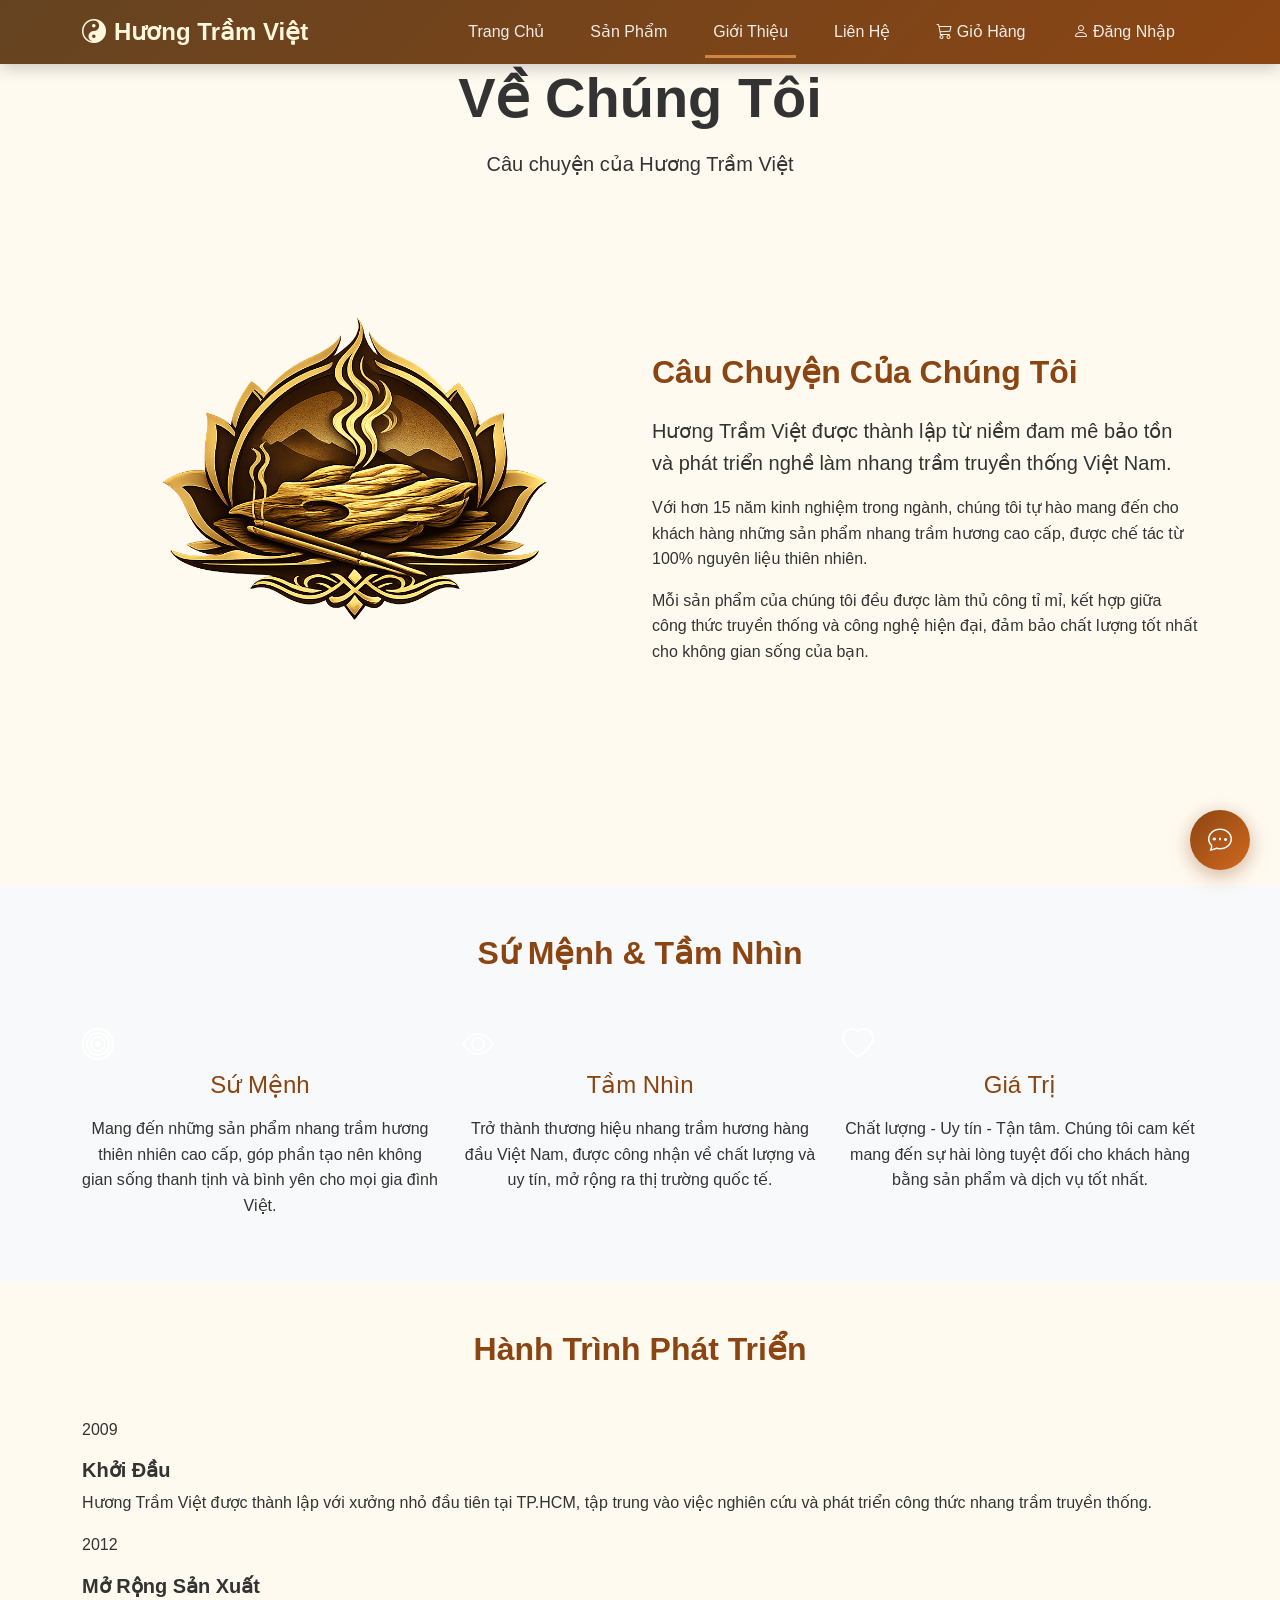
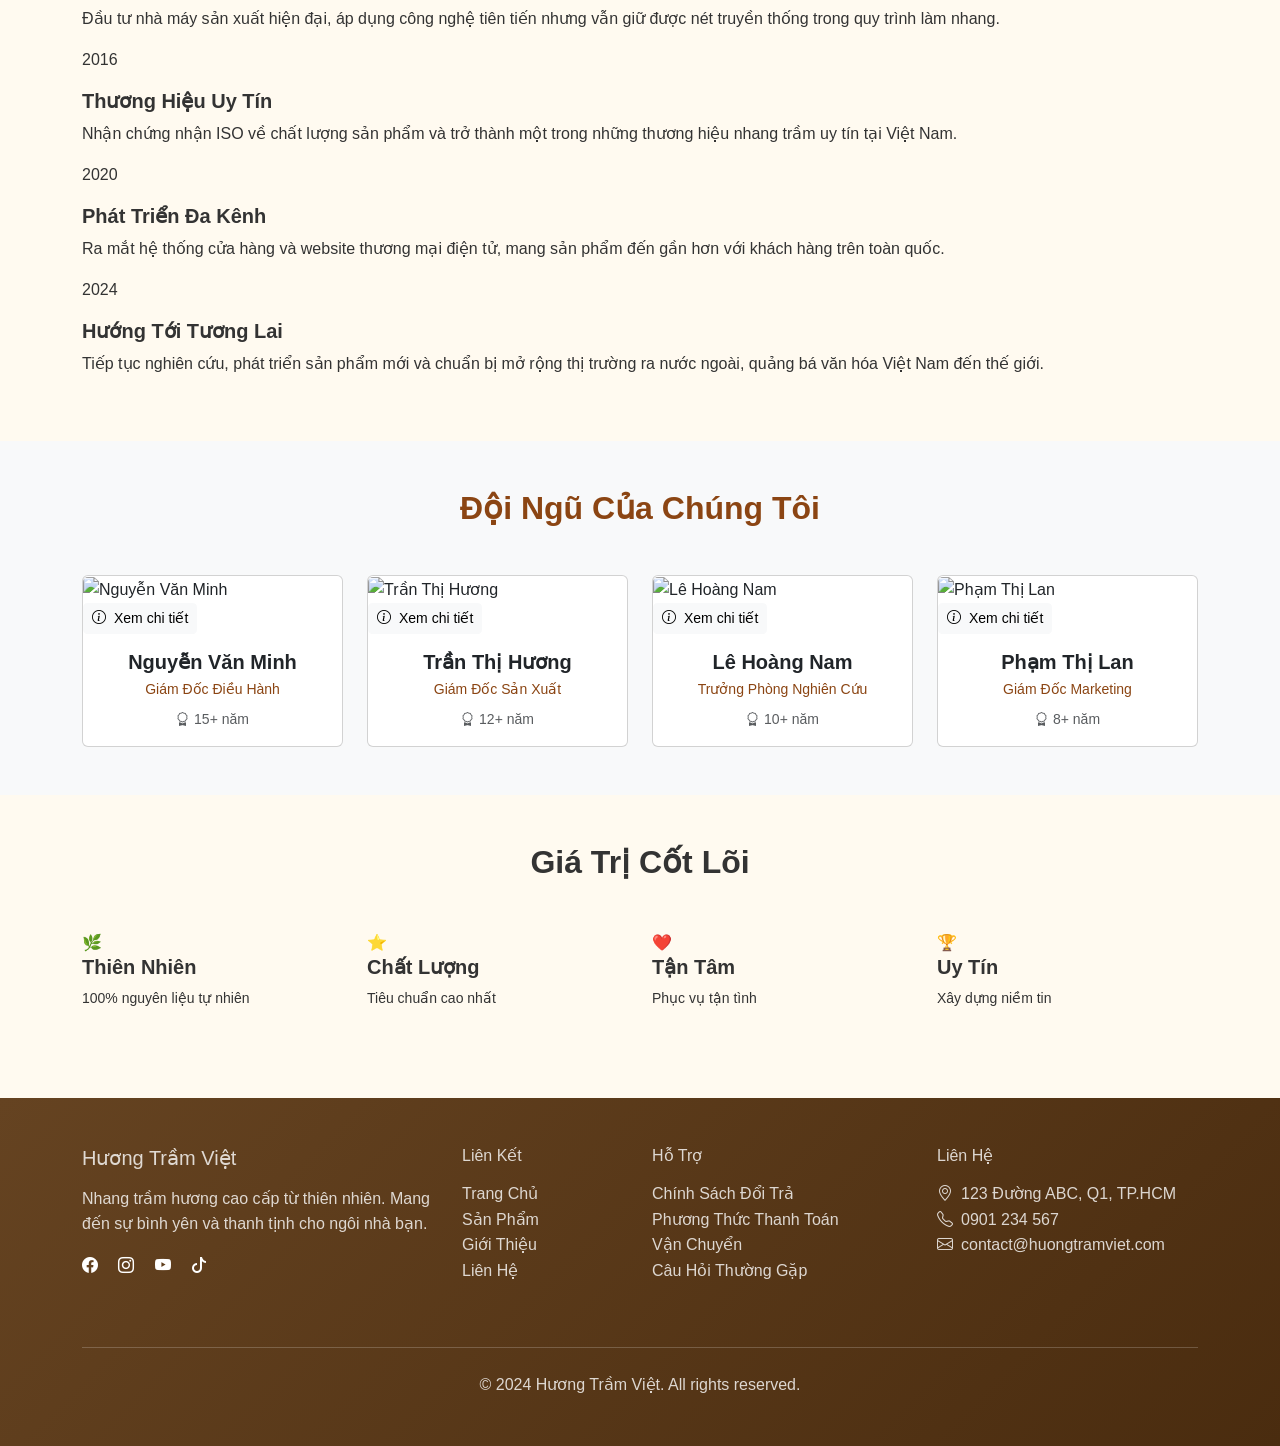
==== about.html @ 2c5effbd "first commit" ====
<!DOCTYPE html>
<html lang="vi">
<head>
    <meta charset="UTF-8">
    <meta name="viewport" content="width=device-width, initial-scale=1.0">
    <title>Giới Thiệu - Hương Trầm Việt</title>
    <link rel="icon" href="./img/logo0.png" type="image/png">
    <link href="https://cdn.jsdelivr.net/npm/bootstrap@5.3.2/dist/css/bootstrap.min.css" rel="stylesheet">
    <link rel="stylesheet" href="https://cdn.jsdelivr.net/npm/bootstrap-icons@1.11.1/font/bootstrap-icons.css">
    <link rel="stylesheet" href="css.css">
</head>
<body>
    <!-- Navbar -->
    <nav class="navbar navbar-expand-lg navbar-dark sticky-top">
        <div class="container">
            <a class="navbar-brand" href="index.html">
                <i class="bi bi-yin-yang me-2"></i>Hương Trầm Việt
            </a>
            <button class="navbar-toggler" type="button" data-bs-toggle="collapse" data-bs-target="#navbarNav">
                <span class="navbar-toggler-icon"></span>
            </button>
            <div class="collapse navbar-collapse" id="navbarNav">
                <ul class="navbar-nav ms-auto align-items-center">
                    <li class="nav-item">
                        <a class="nav-link" href="index.html">Trang Chủ</a>
                    </li>
                    <li class="nav-item">
                        <a class="nav-link" href="product.html">Sản Phẩm</a>
                    </li>
                    <li class="nav-item">
                        <a class="nav-link active" href="about.html">Giới Thiệu</a>
                    </li>
                    <li class="nav-item">
                        <a class="nav-link" href="contact.html">Liên Hệ</a>
                    </li>
                    <li class="nav-item">
                        <a class="nav-link position-relative" href="cart.html">
                            <i class="bi bi-cart3"></i> Giỏ Hàng
                            <span class="badge bg-danger" id="cartBadge" style="display: none;">0</span>
                        </a>
                    </li>
                    <li class="nav-item" id="guestSection">
                        <a class="nav-link btn btn-outline-light btn-sm ms-3" href="login.html">
                            <i class="bi bi-person"></i> Đăng Nhập
                        </a>
                    </li>
                    <li class="nav-item dropdown" id="userSection" style="display: none;">
                        <a class="nav-link dropdown-toggle" href="#" role="button" data-bs-toggle="dropdown">
                            <i class="bi bi-person-circle"></i> <span id="userNameDisplay"></span>
                        </a>
                        <ul class="dropdown-menu">
                            <li><a class="dropdown-item" href="#"><i class="bi bi-person"></i> Tài khoản</a></li>
                            <li><a class="dropdown-item" href="#"><i class="bi bi-box-seam"></i> Đơn hàng</a></li>
                            <li><hr class="dropdown-divider"></li>
                            <li><a class="dropdown-item" href="#" onclick="logout()"><i class="bi bi-box-arrow-right"></i> Đăng xuất</a></li>
                        </ul>
                    </li>
                </ul>
            </div>
        </div>
    </nav>

    <!-- Page Header -->
    <section class="page-header text-center">
        <div class="container">
            <h1 class="display-4 fw-bold mb-3">Về Chúng Tôi</h1>
            <p class="lead">Câu chuyện của Hương Trầm Việt</p>
        </div>
    </section>

    <!-- Story Section -->
    <section class="py-5 story-section">
        <div class="container">
            <div class="row align-items-center mb-5">
                <div class="col-lg-6 mb-4 mb-lg-0">
                    <img src="./img/logo0.png "
                         alt="Về Hương Trầm Việt" class="img-fluid">
                </div>
                <div class="col-lg-6">
                    <h2 class="fw-bold mb-4 text-primary-custom">Câu Chuyện Của Chúng Tôi</h2>
                    <p class="lead">Hương Trầm Việt được thành lập từ niềm đam mê bảo tồn và phát triển nghề làm nhang trầm truyền thống Việt Nam.</p>
                    <p>Với hơn 15 năm kinh nghiệm trong ngành, chúng tôi tự hào mang đến cho khách hàng những sản phẩm nhang trầm hương cao cấp, được chế tác từ 100% nguyên liệu thiên nhiên.</p>
                    <p>Mỗi sản phẩm của chúng tôi đều được làm thủ công tỉ mỉ, kết hợp giữa công thức truyền thống và công nghệ hiện đại, đảm bảo chất lượng tốt nhất cho không gian sống của bạn.</p>
                </div>
            </div>
        </div>
    </section>

    <!-- Mission Section -->
    <section class="py-5 bg-light">
        <div class="container">
            <h2 class="text-center fw-bold mb-5 text-primary-custom">Sứ Mệnh & Tầm Nhìn</h2>
            <div class="row g-4">
                <div class="col-md-4">
                    <div class="mission-card">
                        <div class="mission-icon">
                            <i class="bi bi-bullseye text-white" style="font-size: 2rem;"></i>
                        </div>
                        <h4 class="text-center mb-3 text-primary-custom">Sứ Mệnh</h4>
                        <p class="text-center">Mang đến những sản phẩm nhang trầm hương thiên nhiên cao cấp, góp phần tạo nên không gian sống thanh tịnh và bình yên cho mọi gia đình Việt.</p>
                    </div>
                </div>
                <div class="col-md-4">
                    <div class="mission-card">
                        <div class="mission-icon">
                            <i class="bi bi-eye text-white" style="font-size: 2rem;"></i>
                        </div>
                        <h4 class="text-center mb-3 text-primary-custom">Tầm Nhìn</h4>
                        <p class="text-center">Trở thành thương hiệu nhang trầm hương hàng đầu Việt Nam, được công nhận về chất lượng và uy tín, mở rộng ra thị trường quốc tế.</p>
                    </div>
                </div>
                <div class="col-md-4">
                    <div class="mission-card">
                        <div class="mission-icon">
                            <i class="bi bi-heart text-white" style="font-size: 2rem;"></i>
                        </div>
                        <h4 class="text-center mb-3 text-primary-custom">Giá Trị</h4>
                        <p class="text-center">Chất lượng - Uy tín - Tận tâm. Chúng tôi cam kết mang đến sự hài lòng tuyệt đối cho khách hàng bằng sản phẩm và dịch vụ tốt nhất.</p>
                    </div>
                </div>
            </div>
        </div>
    </section>

    <!-- Timeline Section -->
    <section class="py-5">
        <div class="container">
            <h2 class="text-center fw-bold mb-5 text-primary-custom">Hành Trình Phát Triển</h2>
            <div class="timeline">
                <div class="timeline-item">
                    <span class="timeline-year">2009</span>
                    <h5 class="fw-bold mt-3">Khởi Đầu</h5>
                    <p>Hương Trầm Việt được thành lập với xưởng nhỏ đầu tiên tại TP.HCM, tập trung vào việc nghiên cứu và phát triển công thức nhang trầm truyền thống.</p>
                </div>
                <div class="timeline-item">
                    <span class="timeline-year">2012</span>
                    <h5 class="fw-bold mt-3">Mở Rộng Sản Xuất</h5>
                    <p>Đầu tư nhà máy sản xuất hiện đại, áp dụng công nghệ tiên tiến nhưng vẫn giữ được nét truyền thống trong quy trình làm nhang.</p>
                </div>
                <div class="timeline-item">
                    <span class="timeline-year">2016</span>
                    <h5 class="fw-bold mt-3">Thương Hiệu Uy Tín</h5>
                    <p>Nhận chứng nhận ISO về chất lượng sản phẩm và trở thành một trong những thương hiệu nhang trầm uy tín tại Việt Nam.</p>
                </div>
                <div class="timeline-item">
                    <span class="timeline-year">2020</span>
                    <h5 class="fw-bold mt-3">Phát Triển Đa Kênh</h5>
                    <p>Ra mắt hệ thống cửa hàng và website thương mại điện tử, mang sản phẩm đến gần hơn với khách hàng trên toàn quốc.</p>
                </div>
                <div class="timeline-item">
                    <span class="timeline-year">2024</span>
                    <h5 class="fw-bold mt-3">Hướng Tới Tương Lai</h5>
                    <p>Tiếp tục nghiên cứu, phát triển sản phẩm mới và chuẩn bị mở rộng thị trường ra nước ngoài, quảng bá văn hóa Việt Nam đến thế giới.</p>
                </div>
            </div>
        </div>
    </section>

    <!-- Team Section -->
    <section class="py-5 bg-light">
        <div class="container">
            <h2 class="text-center fw-bold mb-5 text-primary-custom">Đội Ngũ Của Chúng Tôi</h2>
            <div class="row g-4" id="teamGrid">
                <!-- Team members will be loaded by JavaScript -->
            </div>
        </div>
    </section>

    <!-- Values Section -->
    <section class="py-5 values-section">
        <div class="container">
            <h2 class="text-center fw-bold mb-5">Giá Trị Cốt Lõi</h2>
            <div class="row">
                <div class="col-md-3 col-6 mb-4">
                    <div class="value-item">
                        <div class="value-icon">🌿</div>
                        <h5 class="fw-bold">Thiên Nhiên</h5>
                        <p class="small">100% nguyên liệu tự nhiên</p>
                    </div>
                </div>
                <div class="col-md-3 col-6 mb-4">
                    <div class="value-item">
                        <div class="value-icon">⭐</div>
                        <h5 class="fw-bold">Chất Lượng</h5>
                        <p class="small">Tiêu chuẩn cao nhất</p>
                    </div>
                </div>
                <div class="col-md-3 col-6 mb-4">
                    <div class="value-item">
                        <div class="value-icon">❤️</div>
                        <h5 class="fw-bold">Tận Tâm</h5>
                        <p class="small">Phục vụ tận tình</p>
                    </div>
                </div>
                <div class="col-md-3 col-6 mb-4">
                    <div class="value-item">
                        <div class="value-icon">🏆</div>
                        <h5 class="fw-bold">Uy Tín</h5>
                        <p class="small">Xây dựng niềm tin</p>
                    </div>
                </div>
            </div>
        </div>
    </section>

    <!-- Footer -->
    <footer class="py-5">
        <div class="container">
            <div class="row">
                <div class="col-lg-4 mb-4">
                    <h5 class="mb-3">Hương Trầm Việt</h5>
                    <p>Nhang trầm hương cao cấp từ thiên nhiên. Mang đến sự bình yên và thanh tịnh cho ngôi nhà bạn.</p>
                    <div class="social-links mt-3">
                        <a href="#" class="text-white me-3"><i class="bi bi-facebook"></i></a>
                        <a href="#" class="text-white me-3"><i class="bi bi-instagram"></i></a>
                        <a href="#" class="text-white me-3"><i class="bi bi-youtube"></i></a>
                        <a href="#" class="text-white"><i class="bi bi-tiktok"></i></a>
                    </div>
                </div>
                <div class="col-lg-2 col-md-4 mb-4">
                    <h6 class="mb-3">Liên Kết</h6>
                    <ul class="list-unstyled">
                        <li><a href="index.html">Trang Chủ</a></li>
                        <li><a href="product.html">Sản Phẩm</a></li>
                        <li><a href="about.html">Giới Thiệu</a></li>
                        <li><a href="contact.html">Liên Hệ</a></li>
                    </ul>
                </div>
                <div class="col-lg-3 col-md-4 mb-4">
                    <h6 class="mb-3">Hỗ Trợ</h6>
                    <ul class="list-unstyled">
                        <li><a href="#">Chính Sách Đổi Trả</a></li>
                        <li><a href="#">Phương Thức Thanh Toán</a></li>
                        <li><a href="#">Vận Chuyển</a></li>
                        <li><a href="#">Câu Hỏi Thường Gặp</a></li>
                    </ul>
                </div>
                <div class="col-lg-3 col-md-4 mb-4">
                    <h6 class="mb-3">Liên Hệ</h6>
                    <ul class="list-unstyled">
                        <li><i class="bi bi-geo-alt me-2"></i>123 Đường ABC, Q1, TP.HCM</li>
                        <li><i class="bi bi-telephone me-2"></i>0901 234 567</li>
                        <li><i class="bi bi-envelope me-2"></i>contact@huongtramviet.com</li>
                    </ul>
                </div>
            </div>
            <hr class="my-4">
            <div class="text-center">
                <p class="mb-0">&copy; 2024 Hương Trầm Việt. All rights reserved.</p>
            </div>
        </div>
    </footer>

    <!-- Team Member Detail Modal -->
    <div class="modal fade" id="teamModal" tabindex="-1">
        <div class="modal-dialog modal-dialog-centered">
            <div class="modal-content">
                <div class="modal-header" style="background: linear-gradient(135deg, var(--dark-brown), var(--primary-color)); color: white;">
                    <h5 class="modal-title" id="modalMemberName"></h5>
                    <button type="button" class="btn-close btn-close-white" data-bs-dismiss="modal"></button>
                </div>
                <div class="modal-body text-center">
                    <img id="modalMemberImage" src="" class="rounded-circle mb-3" 
                         style="width: 150px; height: 150px; object-fit: cover;" alt="">
                    <h5 id="modalMemberPosition" class="text-primary-custom mb-3"></h5>
                    <p id="modalMemberBio" class="text-muted"></p>
                    <div class="row mt-4">
                        <div class="col-6">
                            <small class="text-muted d-block">Kinh Nghiệm</small>
                            <strong id="modalMemberExperience"></strong>
                        </div>
                        <div class="col-6">
                            <small class="text-muted d-block">Chuyên Môn</small>
                            <strong id="modalMemberExpertise"></strong>
                        </div>
                    </div>
                </div>
                <div class="modal-footer">
                    <button type="button" class="btn btn-secondary" data-bs-dismiss="modal">Đóng</button>
                    <a href="contact.html" class="btn btn-primary">Liên Hệ</a>
                </div>
            </div>
        </div>
    </div>

    <script src="https://cdn.jsdelivr.net/npm/bootstrap@5.3.2/dist/js/bootstrap.bundle.min.js"></script>
    <script src="js/common.js"></script>
    <script src="js/about.js"></script>
    <script src="js/chatbox.js"></script>
</body>
</html>
---- css.css ----
/* ==================== GLOBAL STYLES ==================== */
* {
    margin: 0;
    padding: 0;
    box-sizing: border-box;
}

:root {
    --primary-color: #8B4513;
    --secondary-color: #D2691E;
    --accent-color: #CD853F;
    --dark-brown: #654321;
    --light-cream: #FFF8DC;
    --success-color: #28a745;
    --danger-color: #dc3545;
    --warning-color: #ffc107;
}

body {
    font-family: 'Segoe UI', Tahoma, Geneva, Verdana, sans-serif;
    line-height: 1.6;
    color: #333;
    background-color: #FFFAF0;
}

/* ==================== NAVBAR ==================== */
.navbar {
    background: linear-gradient(135deg, var(--dark-brown) 0%, var(--primary-color) 100%);
    box-shadow: 0 4px 15px rgba(0, 0, 0, 0.2);
}

.navbar-brand {
    font-size: 1.5rem;
    font-weight: 700;
    color: var(--light-cream) !important;
    transition: transform 0.3s ease;
}

.navbar-brand:hover {
    transform: scale(1.05);
}

.nav-link {
    color: rgba(255, 255, 255, 0.9) !important;
    font-weight: 500;
    margin: 0 15px;
    position: relative;
    transition: color 0.3s ease;
}

.nav-link::after {
    content: '';
    position: absolute;
    bottom: -5px;
    left: 0;
    width: 0;
    height: 3px;
    background-color: var(--accent-color);
    transition: width 0.3s ease;
}

.nav-link:hover::after,
.nav-link.active::after {
    width: 100%;
}

.navbar .badge {
    position: absolute;
    top: -5px;
    right: -10px;
    background-color: var(--danger-color);
    border-radius: 50%;
    padding: 3px 7px;
    font-size: 0.7rem;
}

/* ==================== HERO SECTION ==================== */
.hero {
    background: linear-gradient(rgba(101, 67, 33, 0.7), rgba(139, 69, 19, 0.7)),var(--bg-url);;
    min-height: 600px;
    display: flex;
    align-items: center;
    color: white;
    position: relative;
    overflow: hidden;
    background-position: center;
    background-size: cover;
    background-repeat: no-repeat;
}

.hero::before {
    content: '';
    position: absolute;
    top: 0;
    left: 0;
    right: 0;
    bottom: 0;
    background: radial-gradient(circle at center, transparent 0%, rgba(0,0,0,0.3) 100%);
}

.hero-content {
    position: relative;
    z-index: 1;
    animation: fadeInUp 1s ease;
}

@keyframes fadeInUp {
    from {
        opacity: 0;
        transform: translateY(30px);
    }
    to {
        opacity: 1;
        transform: translateY(0);
    }
}

/* ==================== CARDS ==================== */
.product-card {
    display: flex;
    height: 100%;
    border: none;
    border-radius: 15px;
    overflow: hidden;
    transition: all 0.4s ease;
    background: white;
    box-shadow: 0 5px 20px rgba(139, 69, 19, 0.1);
}

.product-card:hover {
    transform: translateY(-10px);
    box-shadow: 0 15px 40px rgba(139, 69, 19, 0.2);
}

.product-card img {
    height: 250px;
    object-fit: cover;
    transition: transform 0.4s ease;
}

.product-card:hover img {
    transform: scale(1.1);
}

/* Đảm bảo card-body chiếm hết không gian còn lại */
.product-card .card-body {
    display: flex;
    flex-direction: column;
    flex: 1;
}

/* Đặt chiều cao tối thiểu cho tiêu đề để cân đối */
.product-card .card-title {
    min-height: 48px;
    margin-bottom: 10px;
}

/* Phần mô tả sẽ chiếm không gian linh hoạt */
.product-card .card-text {
    flex: 1;
    min-height: 60px;
    margin-bottom: 15px;
}

/* Đẩy phần giá và nút xuống dưới cùng */
.product-card .d-flex.justify-content-between.align-items-center {
    margin-top: auto;
}

.product-badge {
    position: absolute;
    top: 15px;
    right: 15px;
    background: linear-gradient(135deg, var(--secondary-color), var(--accent-color));
    color: white;
    padding: 8px 15px;
    border-radius: 25px;
    font-size: 0.85rem;
    font-weight: 600;
    box-shadow: 0 3px 10px rgba(0,0,0,0.2);
}

/* ==================== BUTTONS ==================== */
.btn-primary {
    background: linear-gradient(135deg, var(--primary-color) 0%, var(--secondary-color) 100%);
    border: none;
    border-radius: 30px;
    padding: 10px 10px;
    font-weight: 600;
    transition: all 0.3s ease;
}

.btn-primary:hover {
    background: linear-gradient(135deg, var(--secondary-color) 0%, var(--primary-color) 100%);
    transform: translateY(-3px);
    box-shadow: 0 8px 20px rgba(139, 69, 19, 0.3);
}

.btn-outline-primary {
    border: 2px solid var(--primary-color);
    color: var(--primary-color);
    border-radius: 30px;
    padding: 10px 10px;
    font-weight: 600;
    transition: all 0.3s ease;
}

.btn-outline-primary:hover {
    background: var(--primary-color);
    color: white;
    transform: translateY(-3px);
}

/* ==================== FEATURE ICONS ==================== */
.feature-icon {
    width: 80px;
    height: 80px;
    background: linear-gradient(135deg, var(--accent-color), var(--secondary-color));
    border-radius: 50%;
    display: flex;
    align-items: center;
    justify-content: center;
    margin: 0 auto 20px;
    box-shadow: 0 5px 15px rgba(139, 69, 19, 0.2);
}

/* ==================== STATS SECTION ==================== */
.stats-section {
    background: linear-gradient(135deg, var(--dark-brown) 0%, var(--primary-color) 100%);
    color: white;
    padding: 80px 0;
}

.stat-number {
    font-size: 3rem;
    font-weight: 700;
    color: var(--accent-color);
}

/* ==================== FOOTER ==================== */
footer {
    background: linear-gradient(135deg, var(--dark-brown) 0%, #4a2c0f 100%);
    color: rgba(255, 255, 255, 0.8);
}

footer a {
    color: rgba(255, 255, 255, 0.8);
    text-decoration: none;
    transition: color 0.3s ease;
}

footer a:hover {
    color: var(--accent-color);
}

/* ==================== ANIMATIONS ==================== */
.fade-in-section {
    opacity: 0;
    transform: translateY(30px);
    transition: all 0.6s ease;
}

.fade-in-section.visible {
    opacity: 1;
    transform: translateY(0);
}

/* ==================== CART STYLES ==================== */
.cart-item {
    background: white;
    border-radius: 10px;
    padding: 20px;
    margin-bottom: 15px;
    box-shadow: 0 3px 10px rgba(0,0,0,0.1);
    transition: all 0.3s ease;
}

.cart-item:hover {
    box-shadow: 0 5px 20px rgba(0,0,0,0.15);
}

.cart-item img {
    width: 100px;
    height: 100px;
    object-fit: cover;
    border-radius: 10px;
}

.quantity-input {
    width: 60px;
    text-align: center;
    border: 1px solid #ddd;
    border-radius: 5px;
    padding: 5px;
}

.cart-summary {
    background: white;
    border-radius: 15px;
    padding: 30px;
    box-shadow: 0 5px 20px rgba(139, 69, 19, 0.1);
    sticky: top;
    top: 20px;
}

/* ==================== CHATBOX STYLES ==================== */
.chatbox-toggle {
    position: fixed;
    bottom: 30px;
    right: 30px;
    width: 60px;
    height: 60px;
    background: linear-gradient(135deg, var(--primary-color), var(--secondary-color));
    border-radius: 50%;
    display: flex;
    align-items: center;
    justify-content: center;
    color: white;
    font-size: 24px;
    cursor: pointer;
    box-shadow: 0 5px 20px rgba(139, 69, 19, 0.4);
    z-index: 1000;
    transition: all 0.3s ease;
}

.chatbox-toggle:hover {
    transform: scale(1.1);
    box-shadow: 0 8px 25px rgba(139, 69, 19, 0.5);
}

.chatbox-container {
    position: fixed;
    bottom: 100px;
    right: 30px;
    width: 350px;
    height: 500px;
    background: white;
    border-radius: 15px;
    box-shadow: 0 10px 40px rgba(0,0,0,0.3);
    display: none;
    flex-direction: column;
    z-index: 999;
    overflow: hidden;
}

.chatbox-container.active {
    display: flex;
}

.chatbox-header {
    background: linear-gradient(135deg, var(--primary-color), var(--secondary-color));
    color: white;
    padding: 20px;
    display: flex;
    justify-content: space-between;
    align-items: center;
}

.chatbox-body {
    flex: 1;
    padding: 20px;
    overflow-y: auto;
    background: #f8f9fa;
}

.chat-message {
    margin-bottom: 15px;
    display: flex;
    flex-direction: column;
}

.chat-message.user {
    align-items: flex-end;
}

.chat-message.bot {
    align-items: flex-start;
}

.message-bubble {
    max-width: 70%;
    padding: 10px 15px;
    border-radius: 15px;
    word-wrap: break-word;
}

.chat-message.user .message-bubble {
    background: var(--primary-color);
    color: white;
}

.chat-message.bot .message-bubble {
    background: white;
    color: #333;
    box-shadow: 0 2px 5px rgba(0,0,0,0.1);
}

.chatbox-footer {
    padding: 15px;
    background: white;
    border-top: 1px solid #eee;
}

.chatbox-input {
    display: flex;
    gap: 10px;
}

.chatbox-input input {
    flex: 1;
    padding: 10px 15px;
    border: 1px solid #ddd;
    border-radius: 25px;
    outline: none;
}

.chatbox-input button {
    width: 40px;
    height: 40px;
    border-radius: 50%;
    border: none;
    background: var(--primary-color);
    color: white;
    cursor: pointer;
    transition: all 0.3s ease;
}

.chatbox-input button:hover {
    background: var(--secondary-color);
    transform: scale(1.1);
}

/* ==================== LOGIN/AUTH STYLES ==================== */
.auth-container {
    min-height: 100vh;
    display: flex;
    align-items: center;
    justify-content: center;
    background: linear-gradient(135deg, var(--light-cream) 0%, #e8d5c4 100%);
}

.auth-card {
    background: white;
    border-radius: 20px;
    box-shadow: 0 10px 40px rgba(139, 69, 19, 0.2);
    overflow: hidden;
    max-width: 400px;
    width: 100%;
}

.auth-header {
    background: linear-gradient(135deg, var(--primary-color), var(--secondary-color));
    color: white;
    padding: 30px;
    text-align: center;
}

.auth-body {
    padding: 40px;
}

.form{
     background: linear-gradient(135deg, #ffd96f,#b6caf5,#fcb280);
}

.form-control:focus {
    border-color: var(--accent-color);
    box-shadow: 0 0 0 0.2rem rgba(205, 133, 63, 0.25);
}

/* ==================== CHECKOUT STYLES ==================== */
.checkout-section {
    background: white;
    border-radius: 15px;
    padding: 30px;
    margin-bottom: 20px;
    box-shadow: 0 3px 15px rgba(0,0,0,0.1);
}

.checkout-section h4 {
    color: var(--primary-color);
    margin-bottom: 20px;
    padding-bottom: 10px;
    border-bottom: 2px solid var(--accent-color);
}

.order-summary-item {
    display: flex;
    justify-content: space-between;
    padding: 10px 0;
    border-bottom: 1px solid #eee;
}

.order-total {
    font-size: 1.5rem;
    font-weight: 700;
    color: var(--primary-color);
    padding-top: 15px;
    margin-top: 15px;
    border-top: 2px solid var(--dark-brown);
}

/* ==================== RESPONSIVE ==================== */
@media (max-width: 768px) {
    .hero {
        min-height: 400px;
    }
    
    .chatbox-container {
        width: 90%;
        right: 5%;
    }
    
    .cart-item img {
        width: 80px;
        height: 80px;
    }
    
    .stat-number {
        font-size: 2rem;
    }
}

/* ==================== UTILITY CLASSES ==================== */
.text-primary-custom {
    color: var(--primary-color);
}

.bg-primary-custom {
    background: var(--primary-color);
}

.border-primary-custom {
    border-color: var(--primary-color);
}

.shadow-custom {
    box-shadow: 0 5px 20px rgba(139, 69, 19, 0.15);
}

/* ==================== CAROUSEL STYLES ==================== */
.carousel-item {
    height: 600px;
}

.carousel-item .hero {
    height: 100%;
    min-height: 600px;
}

.carousel-fade .carousel-item {
    opacity: 0;
    transition-duration: 0.6s;
    transition-property: opacity;
}

.carousel-fade .carousel-item.active,
.carousel-fade .carousel-item-next.carousel-item-start,
.carousel-fade .carousel-item-prev.carousel-item-end {
    opacity: 1;
}

.carousel-fade .active.carousel-item-start,
.carousel-fade .active.carousel-item-end {
    opacity: 0;
}

.carousel-control-prev,
.carousel-control-next {
    width: 5%;
}

.carousel-control-prev-icon,
.carousel-control-next-icon {
    width: 3rem;
    height: 3rem;
    background-color: rgba(139, 69, 19, 0.7);
    border-radius: 50%;
    padding: 10px;
}

.carousel-control-prev-icon:hover,
.carousel-control-next-icon:hover {
    background-color: rgba(139, 69, 19, 0.9);
}

.carousel-indicators {
    bottom: 30px;
}

.carousel-indicators button {
    width: 12px;
    height: 12px;
    border-radius: 50%;
    background-color: rgba(255, 255, 255, 0.5);
    border: 2px solid transparent;
    transition: all 0.3s ease;
}

.carousel-indicators button.active {
    width: 40px;
    border-radius: 10px;
    background-color: var(--accent-color);
}

/* ==================== RESPONSIVE CAROUSEL ==================== */
@media (max-width: 768px) {
    .carousel-item {
        height: 400px;
    }
    
    .carousel-item .hero {
        min-height: 400px;
    }
    
    .hero-content h1 {
        font-size: 2rem !important;
    }
    
    .hero-content .lead {
        font-size: 1rem;
    }
}
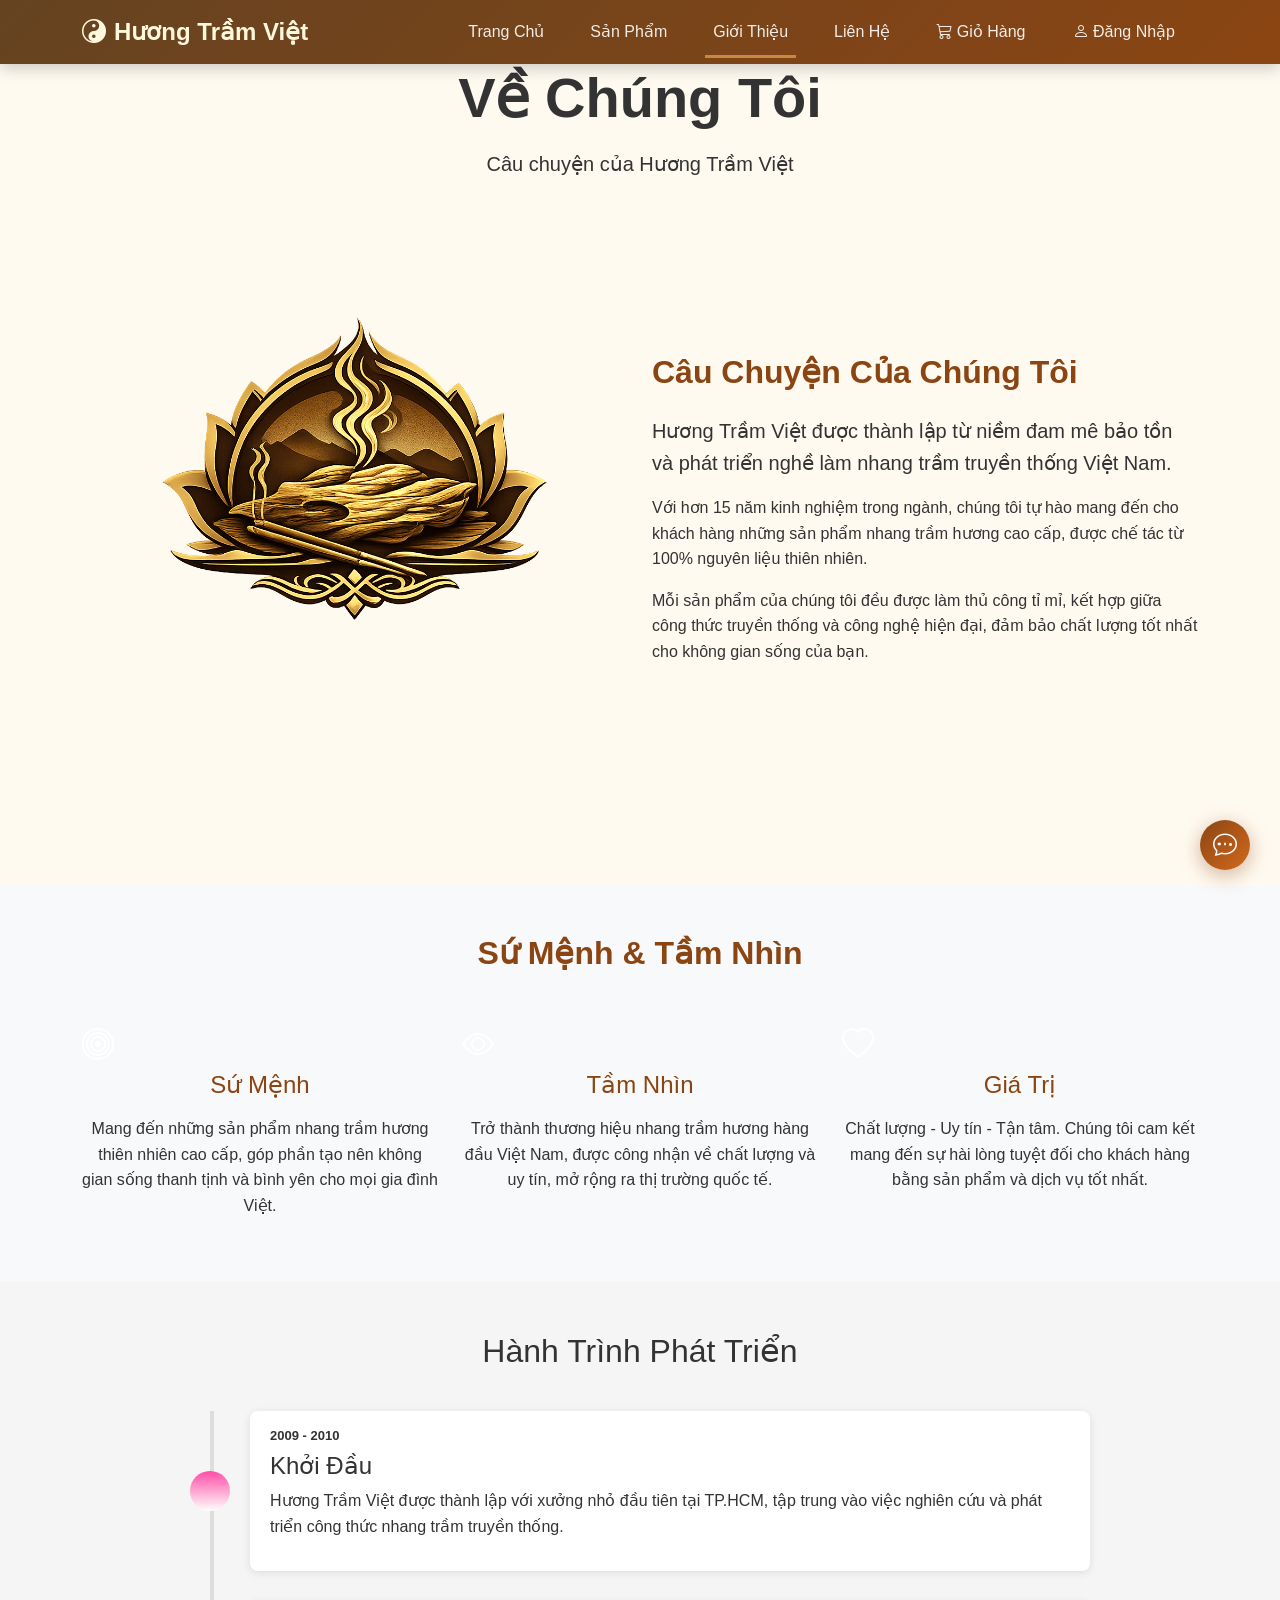
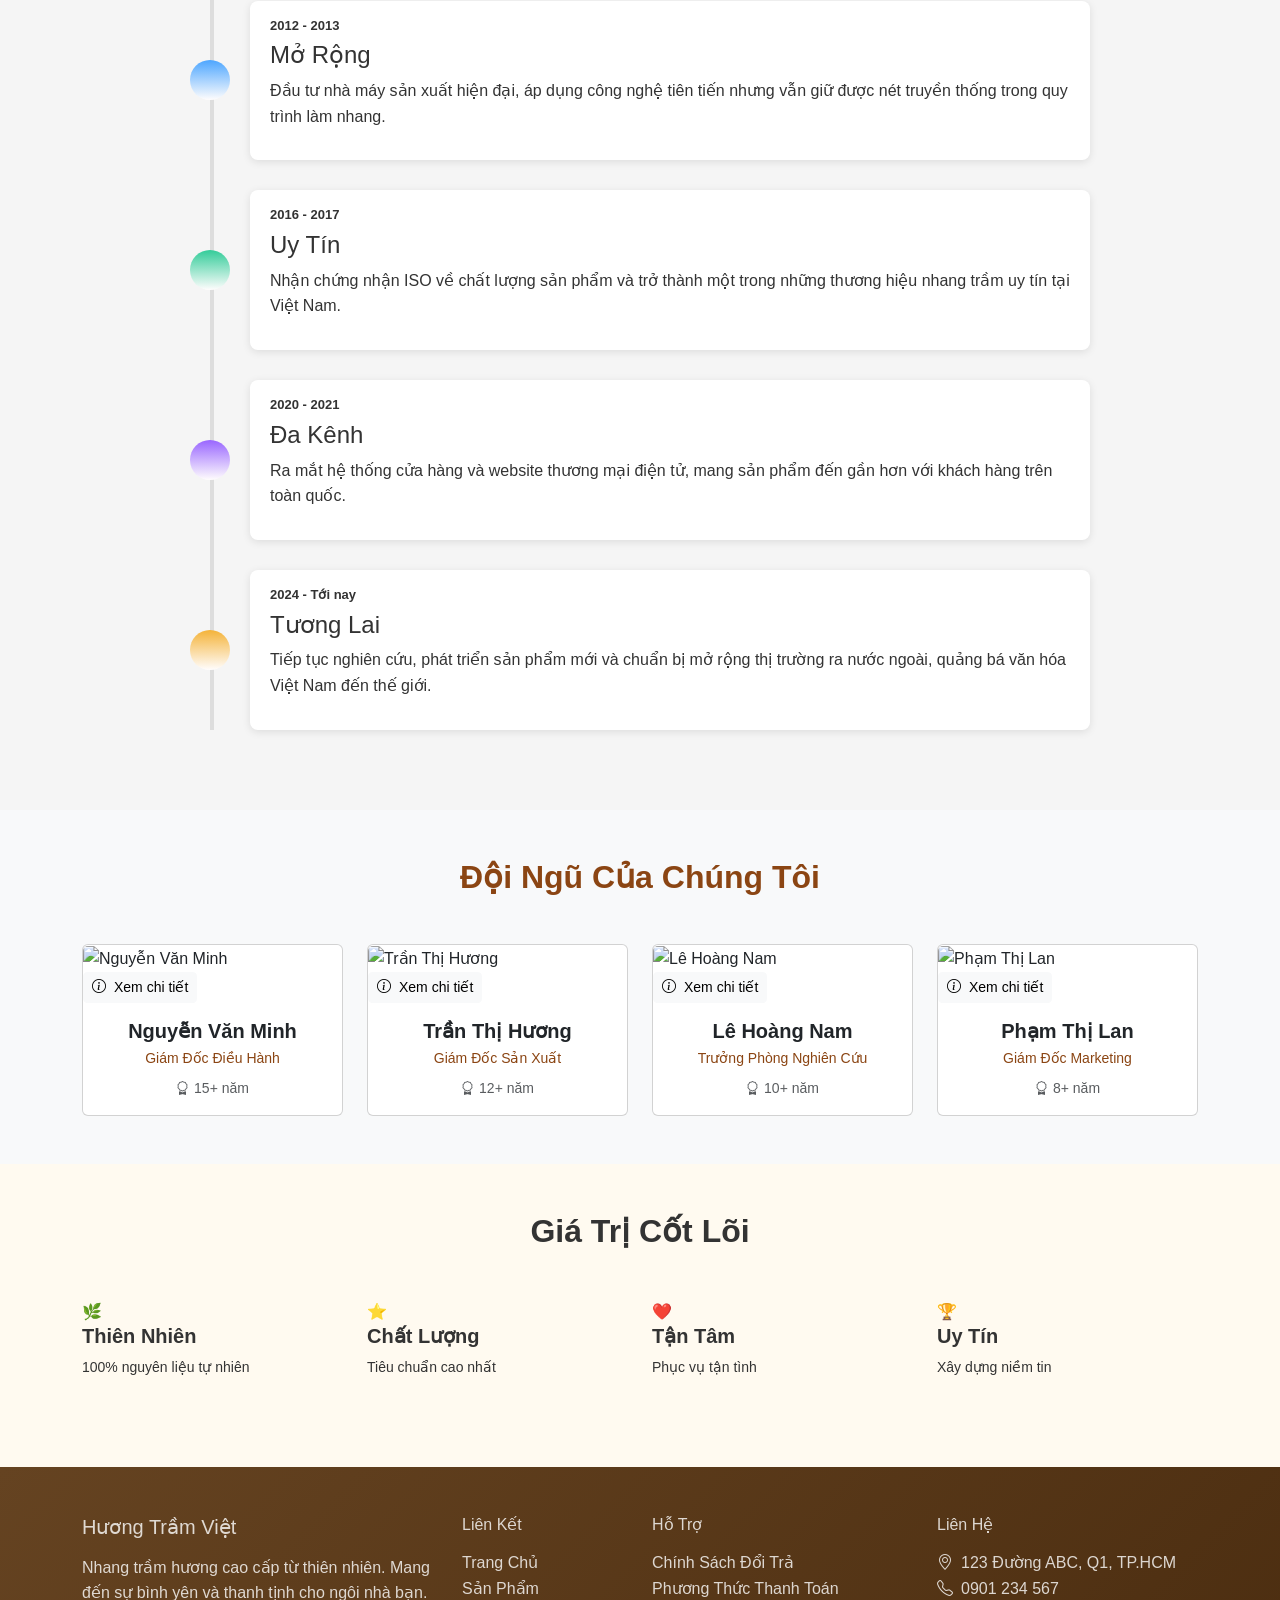
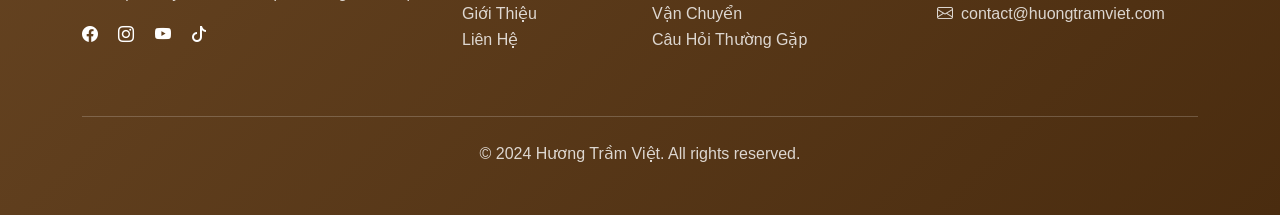
==== commit 924aaffe: "1.1" ====
--- a/about.html
+++ b/about.html
@@ -1,291 +1,438 @@
-<!DOCTYPE html>
+<!doctype html>
 <html lang="vi">
-<head>
-    <meta charset="UTF-8">
-    <meta name="viewport" content="width=device-width, initial-scale=1.0">
+  <head>
+    <meta charset="UTF-8" />
+    <meta name="viewport" content="width=device-width, initial-scale=1.0" />
     <title>Giới Thiệu - Hương Trầm Việt</title>
-    <link rel="icon" href="./img/logo0.png" type="image/png">
-    <link href="https://cdn.jsdelivr.net/npm/bootstrap@5.3.2/dist/css/bootstrap.min.css" rel="stylesheet">
-    <link rel="stylesheet" href="https://cdn.jsdelivr.net/npm/bootstrap-icons@1.11.1/font/bootstrap-icons.css">
-    <link rel="stylesheet" href="css.css">
-</head>
-<body>
+    <link rel="icon" href="./img/logo0.png" type="image/png" />
+    <link
+      href="https://cdn.jsdelivr.net/npm/bootstrap@5.3.2/dist/css/bootstrap.min.css"
+      rel="stylesheet"
+    />
+    <link
+      rel="stylesheet"
+      href="https://cdn.jsdelivr.net/npm/bootstrap-icons@1.11.1/font/bootstrap-icons.css"
+    />
+    <link rel="stylesheet" href="css.css" />
+  </head>
+  <body>
     <!-- Navbar -->
     <nav class="navbar navbar-expand-lg navbar-dark sticky-top">
-        <div class="container">
-            <a class="navbar-brand" href="index.html">
-                <i class="bi bi-yin-yang me-2"></i>Hương Trầm Việt
-            </a>
-            <button class="navbar-toggler" type="button" data-bs-toggle="collapse" data-bs-target="#navbarNav">
-                <span class="navbar-toggler-icon"></span>
-            </button>
-            <div class="collapse navbar-collapse" id="navbarNav">
-                <ul class="navbar-nav ms-auto align-items-center">
-                    <li class="nav-item">
-                        <a class="nav-link" href="index.html">Trang Chủ</a>
-                    </li>
-                    <li class="nav-item">
-                        <a class="nav-link" href="product.html">Sản Phẩm</a>
-                    </li>
-                    <li class="nav-item">
-                        <a class="nav-link active" href="about.html">Giới Thiệu</a>
-                    </li>
-                    <li class="nav-item">
-                        <a class="nav-link" href="contact.html">Liên Hệ</a>
-                    </li>
-                    <li class="nav-item">
-                        <a class="nav-link position-relative" href="cart.html">
-                            <i class="bi bi-cart3"></i> Giỏ Hàng
-                            <span class="badge bg-danger" id="cartBadge" style="display: none;">0</span>
-                        </a>
-                    </li>
-                    <li class="nav-item" id="guestSection">
-                        <a class="nav-link btn btn-outline-light btn-sm ms-3" href="login.html">
-                            <i class="bi bi-person"></i> Đăng Nhập
-                        </a>
-                    </li>
-                    <li class="nav-item dropdown" id="userSection" style="display: none;">
-                        <a class="nav-link dropdown-toggle" href="#" role="button" data-bs-toggle="dropdown">
-                            <i class="bi bi-person-circle"></i> <span id="userNameDisplay"></span>
-                        </a>
-                        <ul class="dropdown-menu">
-                            <li><a class="dropdown-item" href="#"><i class="bi bi-person"></i> Tài khoản</a></li>
-                            <li><a class="dropdown-item" href="#"><i class="bi bi-box-seam"></i> Đơn hàng</a></li>
-                            <li><hr class="dropdown-divider"></li>
-                            <li><a class="dropdown-item" href="#" onclick="logout()"><i class="bi bi-box-arrow-right"></i> Đăng xuất</a></li>
-                        </ul>
-                    </li>
-                </ul>
-            </div>
-        </div>
+      <div class="container">
+        <a class="navbar-brand" href="index.html">
+          <i class="bi bi-yin-yang me-2"></i>Hương Trầm Việt
+        </a>
+        <button
+          class="navbar-toggler"
+          type="button"
+          data-bs-toggle="collapse"
+          data-bs-target="#navbarNav"
+        >
+          <span class="navbar-toggler-icon"></span>
+        </button>
+        <div class="collapse navbar-collapse" id="navbarNav">
+          <ul class="navbar-nav ms-auto align-items-center">
+            <li class="nav-item">
+              <a class="nav-link" href="index.html">Trang Chủ</a>
+            </li>
+            <li class="nav-item">
+              <a class="nav-link" href="product.html">Sản Phẩm</a>
+            </li>
+            <li class="nav-item">
+              <a class="nav-link active" href="about.html">Giới Thiệu</a>
+            </li>
+            <li class="nav-item">
+              <a class="nav-link" href="contact.html">Liên Hệ</a>
+            </li>
+            <li class="nav-item">
+              <a class="nav-link position-relative" href="cart.html">
+                <i class="bi bi-cart3"></i> Giỏ Hàng
+                <span
+                  class="badge bg-danger"
+                  id="cartBadge"
+                  style="display: none"
+                  >0</span
+                >
+              </a>
+            </li>
+            <li class="nav-item" id="guestSection">
+              <a
+                class="nav-link btn btn-outline-light btn-sm ms-3"
+                href="login.html"
+              >
+                <i class="bi bi-person"></i> Đăng Nhập
+              </a>
+            </li>
+            <li
+              class="nav-item dropdown"
+              id="userSection"
+              style="display: none"
+            >
+              <a
+                class="nav-link dropdown-toggle"
+                href="#"
+                role="button"
+                data-bs-toggle="dropdown"
+              >
+                <i class="bi bi-person-circle"></i>
+                <span id="userNameDisplay"></span>
+              </a>
+              <ul class="dropdown-menu">
+                <li>
+                  <a class="dropdown-item" href="#"
+                    ><i class="bi bi-person"></i> Tài khoản</a
+                  >
+                </li>
+                <li>
+                  <a class="dropdown-item" href="#"
+                    ><i class="bi bi-box-seam"></i> Đơn hàng</a
+                  >
+                </li>
+                <li><hr class="dropdown-divider" /></li>
+                <li>
+                  <a class="dropdown-item" href="#" onclick="logout()"
+                    ><i class="bi bi-box-arrow-right"></i> Đăng xuất</a
+                  >
+                </li>
+              </ul>
+            </li>
+          </ul>
+        </div>
+      </div>
     </nav>
 
     <!-- Page Header -->
     <section class="page-header text-center">
-        <div class="container">
-            <h1 class="display-4 fw-bold mb-3">Về Chúng Tôi</h1>
-            <p class="lead">Câu chuyện của Hương Trầm Việt</p>
-        </div>
+      <div class="container">
+        <h1 class="display-4 fw-bold mb-3">Về Chúng Tôi</h1>
+        <p class="lead">Câu chuyện của Hương Trầm Việt</p>
+      </div>
     </section>
 
     <!-- Story Section -->
     <section class="py-5 story-section">
-        <div class="container">
-            <div class="row align-items-center mb-5">
-                <div class="col-lg-6 mb-4 mb-lg-0">
-                    <img src="./img/logo0.png "
-                         alt="Về Hương Trầm Việt" class="img-fluid">
-                </div>
-                <div class="col-lg-6">
-                    <h2 class="fw-bold mb-4 text-primary-custom">Câu Chuyện Của Chúng Tôi</h2>
-                    <p class="lead">Hương Trầm Việt được thành lập từ niềm đam mê bảo tồn và phát triển nghề làm nhang trầm truyền thống Việt Nam.</p>
-                    <p>Với hơn 15 năm kinh nghiệm trong ngành, chúng tôi tự hào mang đến cho khách hàng những sản phẩm nhang trầm hương cao cấp, được chế tác từ 100% nguyên liệu thiên nhiên.</p>
-                    <p>Mỗi sản phẩm của chúng tôi đều được làm thủ công tỉ mỉ, kết hợp giữa công thức truyền thống và công nghệ hiện đại, đảm bảo chất lượng tốt nhất cho không gian sống của bạn.</p>
-                </div>
-            </div>
-        </div>
+      <div class="container">
+        <div class="row align-items-center mb-5">
+          <div class="col-lg-6 mb-4 mb-lg-0">
+            <img
+              src="./img/logo0.png "
+              alt="Về Hương Trầm Việt"
+              class="img-fluid"
+            />
+          </div>
+          <div class="col-lg-6">
+            <h2 class="fw-bold mb-4 text-primary-custom">
+              Câu Chuyện Của Chúng Tôi
+            </h2>
+            <p class="lead">
+              Hương Trầm Việt được thành lập từ niềm đam mê bảo tồn và phát
+              triển nghề làm nhang trầm truyền thống Việt Nam.
+            </p>
+            <p>
+              Với hơn 15 năm kinh nghiệm trong ngành, chúng tôi tự hào mang đến
+              cho khách hàng những sản phẩm nhang trầm hương cao cấp, được chế
+              tác từ 100% nguyên liệu thiên nhiên.
+            </p>
+            <p>
+              Mỗi sản phẩm của chúng tôi đều được làm thủ công tỉ mỉ, kết hợp
+              giữa công thức truyền thống và công nghệ hiện đại, đảm bảo chất
+              lượng tốt nhất cho không gian sống của bạn.
+            </p>
+          </div>
+        </div>
+      </div>
     </section>
 
     <!-- Mission Section -->
     <section class="py-5 bg-light">
-        <div class="container">
-            <h2 class="text-center fw-bold mb-5 text-primary-custom">Sứ Mệnh & Tầm Nhìn</h2>
-            <div class="row g-4">
-                <div class="col-md-4">
-                    <div class="mission-card">
-                        <div class="mission-icon">
-                            <i class="bi bi-bullseye text-white" style="font-size: 2rem;"></i>
-                        </div>
-                        <h4 class="text-center mb-3 text-primary-custom">Sứ Mệnh</h4>
-                        <p class="text-center">Mang đến những sản phẩm nhang trầm hương thiên nhiên cao cấp, góp phần tạo nên không gian sống thanh tịnh và bình yên cho mọi gia đình Việt.</p>
-                    </div>
-                </div>
-                <div class="col-md-4">
-                    <div class="mission-card">
-                        <div class="mission-icon">
-                            <i class="bi bi-eye text-white" style="font-size: 2rem;"></i>
-                        </div>
-                        <h4 class="text-center mb-3 text-primary-custom">Tầm Nhìn</h4>
-                        <p class="text-center">Trở thành thương hiệu nhang trầm hương hàng đầu Việt Nam, được công nhận về chất lượng và uy tín, mở rộng ra thị trường quốc tế.</p>
-                    </div>
-                </div>
-                <div class="col-md-4">
-                    <div class="mission-card">
-                        <div class="mission-icon">
-                            <i class="bi bi-heart text-white" style="font-size: 2rem;"></i>
-                        </div>
-                        <h4 class="text-center mb-3 text-primary-custom">Giá Trị</h4>
-                        <p class="text-center">Chất lượng - Uy tín - Tận tâm. Chúng tôi cam kết mang đến sự hài lòng tuyệt đối cho khách hàng bằng sản phẩm và dịch vụ tốt nhất.</p>
-                    </div>
-                </div>
-            </div>
-        </div>
+      <div class="container">
+        <h2 class="text-center fw-bold mb-5 text-primary-custom">
+          Sứ Mệnh & Tầm Nhìn
+        </h2>
+        <div class="row g-4">
+          <div class="col-md-4">
+            <div class="mission-card">
+              <div class="mission-icon">
+                <i
+                  class="bi bi-bullseye text-white"
+                  style="font-size: 2rem"
+                ></i>
+              </div>
+              <h4 class="text-center mb-3 text-primary-custom">Sứ Mệnh</h4>
+              <p class="text-center">
+                Mang đến những sản phẩm nhang trầm hương thiên nhiên cao cấp,
+                góp phần tạo nên không gian sống thanh tịnh và bình yên cho mọi
+                gia đình Việt.
+              </p>
+            </div>
+          </div>
+          <div class="col-md-4">
+            <div class="mission-card">
+              <div class="mission-icon">
+                <i class="bi bi-eye text-white" style="font-size: 2rem"></i>
+              </div>
+              <h4 class="text-center mb-3 text-primary-custom">Tầm Nhìn</h4>
+              <p class="text-center">
+                Trở thành thương hiệu nhang trầm hương hàng đầu Việt Nam, được
+                công nhận về chất lượng và uy tín, mở rộng ra thị trường quốc
+                tế.
+              </p>
+            </div>
+          </div>
+          <div class="col-md-4">
+            <div class="mission-card">
+              <div class="mission-icon">
+                <i class="bi bi-heart text-white" style="font-size: 2rem"></i>
+              </div>
+              <h4 class="text-center mb-3 text-primary-custom">Giá Trị</h4>
+              <p class="text-center">
+                Chất lượng - Uy tín - Tận tâm. Chúng tôi cam kết mang đến sự hài
+                lòng tuyệt đối cho khách hàng bằng sản phẩm và dịch vụ tốt nhất.
+              </p>
+            </div>
+          </div>
+        </div>
+      </div>
     </section>
 
     <!-- Timeline Section -->
-    <section class="py-5">
-        <div class="container">
-            <h2 class="text-center fw-bold mb-5 text-primary-custom">Hành Trình Phát Triển</h2>
-            <div class="timeline">
-                <div class="timeline-item">
-                    <span class="timeline-year">2009</span>
-                    <h5 class="fw-bold mt-3">Khởi Đầu</h5>
-                    <p>Hương Trầm Việt được thành lập với xưởng nhỏ đầu tiên tại TP.HCM, tập trung vào việc nghiên cứu và phát triển công thức nhang trầm truyền thống.</p>
-                </div>
-                <div class="timeline-item">
-                    <span class="timeline-year">2012</span>
-                    <h5 class="fw-bold mt-3">Mở Rộng Sản Xuất</h5>
-                    <p>Đầu tư nhà máy sản xuất hiện đại, áp dụng công nghệ tiên tiến nhưng vẫn giữ được nét truyền thống trong quy trình làm nhang.</p>
-                </div>
-                <div class="timeline-item">
-                    <span class="timeline-year">2016</span>
-                    <h5 class="fw-bold mt-3">Thương Hiệu Uy Tín</h5>
-                    <p>Nhận chứng nhận ISO về chất lượng sản phẩm và trở thành một trong những thương hiệu nhang trầm uy tín tại Việt Nam.</p>
-                </div>
-                <div class="timeline-item">
-                    <span class="timeline-year">2020</span>
-                    <h5 class="fw-bold mt-3">Phát Triển Đa Kênh</h5>
-                    <p>Ra mắt hệ thống cửa hàng và website thương mại điện tử, mang sản phẩm đến gần hơn với khách hàng trên toàn quốc.</p>
-                </div>
-                <div class="timeline-item">
-                    <span class="timeline-year">2024</span>
-                    <h5 class="fw-bold mt-3">Hướng Tới Tương Lai</h5>
-                    <p>Tiếp tục nghiên cứu, phát triển sản phẩm mới và chuẩn bị mở rộng thị trường ra nước ngoài, quảng bá văn hóa Việt Nam đến thế giới.</p>
-                </div>
-            </div>
-        </div>
+    <section class="timeline-section">
+      <h2>Hành Trình Phát Triển</h2>
+
+      <div class="timeline">
+        <div class="timeline-item">
+          <div class="timeline-icon pink"></div>
+          <div class="timeline-content">
+            <div class="time">2009 - 2010</div>
+            <h4>Khởi Đầu</h4>
+            <p>
+              Hương Trầm Việt được thành lập với xưởng nhỏ đầu tiên tại TP.HCM,
+              tập trung vào việc nghiên cứu và phát triển công thức nhang trầm
+              truyền thống.
+            </p>
+          </div>
+        </div>
+
+        <div class="timeline-item">
+          <div class="timeline-icon blue"></div>
+          <div class="timeline-content">
+            <div class="time">2012 - 2013</div>
+            <h4>Mở Rộng</h4>
+            <p>
+              Đầu tư nhà máy sản xuất hiện đại, áp dụng công nghệ tiên tiến
+              nhưng vẫn giữ được nét truyền thống trong quy trình làm nhang.
+            </p>
+          </div>
+        </div>
+
+        <div class="timeline-item">
+          <div class="timeline-icon green"></div>
+          <div class="timeline-content">
+            <div class="time">2016 - 2017</div>
+            <h4>Uy Tín</h4>
+            <p>
+              Nhận chứng nhận ISO về chất lượng sản phẩm và trở thành một trong
+              những thương hiệu nhang trầm uy tín tại Việt Nam.
+            </p>
+          </div>
+        </div>
+
+        <div class="timeline-item">
+          <div class="timeline-icon purple"></div>
+          <div class="timeline-content">
+            <div class="time">2020 - 2021</div>
+            <h4>Đa Kênh</h4>
+            <p>
+              Ra mắt hệ thống cửa hàng và website thương mại điện tử, mang sản
+              phẩm đến gần hơn với khách hàng trên toàn quốc.
+            </p>
+          </div>
+        </div>
+
+        <div class="timeline-item">
+          <div class="timeline-icon orange"></div>
+          <div class="timeline-content">
+            <div class="time">2024 - Tới nay</div>
+            <h4>Tương Lai</h4>
+            <p>
+              Tiếp tục nghiên cứu, phát triển sản phẩm mới và chuẩn bị mở rộng
+              thị trường ra nước ngoài, quảng bá văn hóa Việt Nam đến thế giới.
+            </p>
+          </div>
+        </div>
+      </div>
     </section>
 
     <!-- Team Section -->
     <section class="py-5 bg-light">
-        <div class="container">
-            <h2 class="text-center fw-bold mb-5 text-primary-custom">Đội Ngũ Của Chúng Tôi</h2>
-            <div class="row g-4" id="teamGrid">
-                <!-- Team members will be loaded by JavaScript -->
-            </div>
-        </div>
+      <div class="container">
+        <h2 class="text-center fw-bold mb-5 text-primary-custom">
+          Đội Ngũ Của Chúng Tôi
+        </h2>
+        <div class="row g-4" id="teamGrid">
+          <!-- Team members will be loaded by JavaScript -->
+        </div>
+      </div>
     </section>
 
     <!-- Values Section -->
     <section class="py-5 values-section">
-        <div class="container">
-            <h2 class="text-center fw-bold mb-5">Giá Trị Cốt Lõi</h2>
-            <div class="row">
-                <div class="col-md-3 col-6 mb-4">
-                    <div class="value-item">
-                        <div class="value-icon">🌿</div>
-                        <h5 class="fw-bold">Thiên Nhiên</h5>
-                        <p class="small">100% nguyên liệu tự nhiên</p>
-                    </div>
-                </div>
-                <div class="col-md-3 col-6 mb-4">
-                    <div class="value-item">
-                        <div class="value-icon">⭐</div>
-                        <h5 class="fw-bold">Chất Lượng</h5>
-                        <p class="small">Tiêu chuẩn cao nhất</p>
-                    </div>
-                </div>
-                <div class="col-md-3 col-6 mb-4">
-                    <div class="value-item">
-                        <div class="value-icon">❤️</div>
-                        <h5 class="fw-bold">Tận Tâm</h5>
-                        <p class="small">Phục vụ tận tình</p>
-                    </div>
-                </div>
-                <div class="col-md-3 col-6 mb-4">
-                    <div class="value-item">
-                        <div class="value-icon">🏆</div>
-                        <h5 class="fw-bold">Uy Tín</h5>
-                        <p class="small">Xây dựng niềm tin</p>
-                    </div>
-                </div>
-            </div>
-        </div>
+      <div class="container">
+        <h2 class="text-center fw-bold mb-5">Giá Trị Cốt Lõi</h2>
+        <div class="row">
+          <div class="col-md-3 col-6 mb-4">
+            <div class="value-item">
+              <div class="value-icon">🌿</div>
+              <h5 class="fw-bold">Thiên Nhiên</h5>
+              <p class="small">100% nguyên liệu tự nhiên</p>
+            </div>
+          </div>
+          <div class="col-md-3 col-6 mb-4">
+            <div class="value-item">
+              <div class="value-icon">⭐</div>
+              <h5 class="fw-bold">Chất Lượng</h5>
+              <p class="small">Tiêu chuẩn cao nhất</p>
+            </div>
+          </div>
+          <div class="col-md-3 col-6 mb-4">
+            <div class="value-item">
+              <div class="value-icon">❤️</div>
+              <h5 class="fw-bold">Tận Tâm</h5>
+              <p class="small">Phục vụ tận tình</p>
+            </div>
+          </div>
+          <div class="col-md-3 col-6 mb-4">
+            <div class="value-item">
+              <div class="value-icon">🏆</div>
+              <h5 class="fw-bold">Uy Tín</h5>
+              <p class="small">Xây dựng niềm tin</p>
+            </div>
+          </div>
+        </div>
+      </div>
     </section>
 
     <!-- Footer -->
     <footer class="py-5">
-        <div class="container">
-            <div class="row">
-                <div class="col-lg-4 mb-4">
-                    <h5 class="mb-3">Hương Trầm Việt</h5>
-                    <p>Nhang trầm hương cao cấp từ thiên nhiên. Mang đến sự bình yên và thanh tịnh cho ngôi nhà bạn.</p>
-                    <div class="social-links mt-3">
-                        <a href="#" class="text-white me-3"><i class="bi bi-facebook"></i></a>
-                        <a href="#" class="text-white me-3"><i class="bi bi-instagram"></i></a>
-                        <a href="#" class="text-white me-3"><i class="bi bi-youtube"></i></a>
-                        <a href="#" class="text-white"><i class="bi bi-tiktok"></i></a>
-                    </div>
-                </div>
-                <div class="col-lg-2 col-md-4 mb-4">
-                    <h6 class="mb-3">Liên Kết</h6>
-                    <ul class="list-unstyled">
-                        <li><a href="index.html">Trang Chủ</a></li>
-                        <li><a href="product.html">Sản Phẩm</a></li>
-                        <li><a href="about.html">Giới Thiệu</a></li>
-                        <li><a href="contact.html">Liên Hệ</a></li>
-                    </ul>
-                </div>
-                <div class="col-lg-3 col-md-4 mb-4">
-                    <h6 class="mb-3">Hỗ Trợ</h6>
-                    <ul class="list-unstyled">
-                        <li><a href="#">Chính Sách Đổi Trả</a></li>
-                        <li><a href="#">Phương Thức Thanh Toán</a></li>
-                        <li><a href="#">Vận Chuyển</a></li>
-                        <li><a href="#">Câu Hỏi Thường Gặp</a></li>
-                    </ul>
-                </div>
-                <div class="col-lg-3 col-md-4 mb-4">
-                    <h6 class="mb-3">Liên Hệ</h6>
-                    <ul class="list-unstyled">
-                        <li><i class="bi bi-geo-alt me-2"></i>123 Đường ABC, Q1, TP.HCM</li>
-                        <li><i class="bi bi-telephone me-2"></i>0901 234 567</li>
-                        <li><i class="bi bi-envelope me-2"></i>contact@huongtramviet.com</li>
-                    </ul>
-                </div>
-            </div>
-            <hr class="my-4">
-            <div class="text-center">
-                <p class="mb-0">&copy; 2024 Hương Trầm Việt. All rights reserved.</p>
-            </div>
-        </div>
+      <div class="container">
+        <div class="row">
+          <div class="col-lg-4 mb-4">
+            <h5 class="mb-3">Hương Trầm Việt</h5>
+            <p>
+              Nhang trầm hương cao cấp từ thiên nhiên. Mang đến sự bình yên và
+              thanh tịnh cho ngôi nhà bạn.
+            </p>
+            <div class="social-links mt-3">
+              <a href="#" class="text-white me-3"
+                ><i class="bi bi-facebook"></i
+              ></a>
+              <a href="#" class="text-white me-3"
+                ><i class="bi bi-instagram"></i
+              ></a>
+              <a href="#" class="text-white me-3"
+                ><i class="bi bi-youtube"></i
+              ></a>
+              <a href="#" class="text-white"><i class="bi bi-tiktok"></i></a>
+            </div>
+          </div>
+          <div class="col-lg-2 col-md-4 mb-4">
+            <h6 class="mb-3">Liên Kết</h6>
+            <ul class="list-unstyled">
+              <li><a href="index.html">Trang Chủ</a></li>
+              <li><a href="product.html">Sản Phẩm</a></li>
+              <li><a href="about.html">Giới Thiệu</a></li>
+              <li><a href="contact.html">Liên Hệ</a></li>
+            </ul>
+          </div>
+          <div class="col-lg-3 col-md-4 mb-4">
+            <h6 class="mb-3">Hỗ Trợ</h6>
+            <ul class="list-unstyled">
+              <li><a href="#">Chính Sách Đổi Trả</a></li>
+              <li><a href="#">Phương Thức Thanh Toán</a></li>
+              <li><a href="#">Vận Chuyển</a></li>
+              <li><a href="#">Câu Hỏi Thường Gặp</a></li>
+            </ul>
+          </div>
+          <div class="col-lg-3 col-md-4 mb-4">
+            <h6 class="mb-3">Liên Hệ</h6>
+            <ul class="list-unstyled">
+              <li>
+                <i class="bi bi-geo-alt me-2"></i>123 Đường ABC, Q1, TP.HCM
+              </li>
+              <li><i class="bi bi-telephone me-2"></i>0901 234 567</li>
+              <li>
+                <i class="bi bi-envelope me-2"></i>contact@huongtramviet.com
+              </li>
+            </ul>
+          </div>
+        </div>
+        <hr class="my-4" />
+        <div class="text-center">
+          <p class="mb-0">&copy; 2024 Hương Trầm Việt. All rights reserved.</p>
+        </div>
+      </div>
     </footer>
 
     <!-- Team Member Detail Modal -->
     <div class="modal fade" id="teamModal" tabindex="-1">
-        <div class="modal-dialog modal-dialog-centered">
-            <div class="modal-content">
-                <div class="modal-header" style="background: linear-gradient(135deg, var(--dark-brown), var(--primary-color)); color: white;">
-                    <h5 class="modal-title" id="modalMemberName"></h5>
-                    <button type="button" class="btn-close btn-close-white" data-bs-dismiss="modal"></button>
-                </div>
-                <div class="modal-body text-center">
-                    <img id="modalMemberImage" src="" class="rounded-circle mb-3" 
-                         style="width: 150px; height: 150px; object-fit: cover;" alt="">
-                    <h5 id="modalMemberPosition" class="text-primary-custom mb-3"></h5>
-                    <p id="modalMemberBio" class="text-muted"></p>
-                    <div class="row mt-4">
-                        <div class="col-6">
-                            <small class="text-muted d-block">Kinh Nghiệm</small>
-                            <strong id="modalMemberExperience"></strong>
-                        </div>
-                        <div class="col-6">
-                            <small class="text-muted d-block">Chuyên Môn</small>
-                            <strong id="modalMemberExpertise"></strong>
-                        </div>
-                    </div>
-                </div>
-                <div class="modal-footer">
-                    <button type="button" class="btn btn-secondary" data-bs-dismiss="modal">Đóng</button>
-                    <a href="contact.html" class="btn btn-primary">Liên Hệ</a>
-                </div>
-            </div>
-        </div>
+      <div class="modal-dialog modal-dialog-centered">
+        <div class="modal-content">
+          <div
+            class="modal-header"
+            style="
+              background: linear-gradient(
+                135deg,
+                var(--dark-brown),
+                var(--primary-color)
+              );
+              color: white;
+            "
+          >
+            <h5 class="modal-title" id="modalMemberName"></h5>
+            <button
+              type="button"
+              class="btn-close btn-close-white"
+              data-bs-dismiss="modal"
+            ></button>
+          </div>
+          <div class="modal-body text-center">
+            <img
+              id="modalMemberImage"
+              src=""
+              class="rounded-circle mb-3"
+              style="width: 150px; height: 150px; object-fit: cover"
+              alt=""
+            />
+            <h5 id="modalMemberPosition" class="text-primary-custom mb-3"></h5>
+            <p id="modalMemberBio" class="text-muted"></p>
+            <div class="row mt-4">
+              <div class="col-6">
+                <small class="text-muted d-block">Kinh Nghiệm</small>
+                <strong id="modalMemberExperience"></strong>
+              </div>
+              <div class="col-6">
+                <small class="text-muted d-block">Chuyên Môn</small>
+                <strong id="modalMemberExpertise"></strong>
+              </div>
+            </div>
+          </div>
+          <div class="modal-footer">
+            <button
+              type="button"
+              class="btn btn-secondary"
+              data-bs-dismiss="modal"
+            >
+              Đóng
+            </button>
+            <a href="contact.html" class="btn btn-primary">Liên Hệ</a>
+          </div>
+        </div>
+      </div>
     </div>
 
     <script src="https://cdn.jsdelivr.net/npm/bootstrap@5.3.2/dist/js/bootstrap.bundle.min.js"></script>
     <script src="js/common.js"></script>
     <script src="js/about.js"></script>
     <script src="js/chatbox.js"></script>
-</body>
-</html>+  </body>
+</html>
--- a/css.css
+++ b/css.css
@@ -1,623 +1,763 @@
 /* ==================== GLOBAL STYLES ==================== */
 * {
-    margin: 0;
-    padding: 0;
-    box-sizing: border-box;
+  margin: 0;
+  padding: 0;
+  box-sizing: border-box;
 }
 
 :root {
-    --primary-color: #8B4513;
-    --secondary-color: #D2691E;
-    --accent-color: #CD853F;
-    --dark-brown: #654321;
-    --light-cream: #FFF8DC;
-    --success-color: #28a745;
-    --danger-color: #dc3545;
-    --warning-color: #ffc107;
+  --primary-color: #8b4513;
+  --secondary-color: #d2691e;
+  --accent-color: #cd853f;
+  --dark-brown: #654321;
+  --light-cream: #fff8dc;
+  --success-color: #28a745;
+  --danger-color: #dc3545;
+  --warning-color: #ffc107;
 }
 
 body {
-    font-family: 'Segoe UI', Tahoma, Geneva, Verdana, sans-serif;
-    line-height: 1.6;
-    color: #333;
-    background-color: #FFFAF0;
+  font-family: "Segoe UI", Tahoma, Geneva, Verdana, sans-serif;
+  line-height: 1.6;
+  color: #333;
+  background-color: #fffaf0;
 }
 
 /* ==================== NAVBAR ==================== */
 .navbar {
-    background: linear-gradient(135deg, var(--dark-brown) 0%, var(--primary-color) 100%);
-    box-shadow: 0 4px 15px rgba(0, 0, 0, 0.2);
+  background: linear-gradient(
+    135deg,
+    var(--dark-brown) 0%,
+    var(--primary-color) 100%
+  );
+  box-shadow: 0 4px 15px rgba(0, 0, 0, 0.2);
 }
 
 .navbar-brand {
-    font-size: 1.5rem;
-    font-weight: 700;
-    color: var(--light-cream) !important;
-    transition: transform 0.3s ease;
+  font-size: 1.5rem;
+  font-weight: 700;
+  color: var(--light-cream) !important;
+  transition: transform 0.3s ease;
 }
 
 .navbar-brand:hover {
-    transform: scale(1.05);
+  transform: scale(1.05);
 }
 
 .nav-link {
-    color: rgba(255, 255, 255, 0.9) !important;
-    font-weight: 500;
-    margin: 0 15px;
-    position: relative;
-    transition: color 0.3s ease;
+  color: rgba(255, 255, 255, 0.9) !important;
+  font-weight: 500;
+  margin: 0 15px;
+  position: relative;
+  transition: color 0.3s ease;
 }
 
 .nav-link::after {
-    content: '';
-    position: absolute;
-    bottom: -5px;
-    left: 0;
-    width: 0;
-    height: 3px;
-    background-color: var(--accent-color);
-    transition: width 0.3s ease;
+  content: "";
+  position: absolute;
+  bottom: -5px;
+  left: 0;
+  width: 0;
+  height: 3px;
+  background-color: var(--accent-color);
+  transition: width 0.3s ease;
 }
 
 .nav-link:hover::after,
 .nav-link.active::after {
-    width: 100%;
+  width: 100%;
 }
 
 .navbar .badge {
-    position: absolute;
-    top: -5px;
-    right: -10px;
-    background-color: var(--danger-color);
-    border-radius: 50%;
-    padding: 3px 7px;
-    font-size: 0.7rem;
+  position: absolute;
+  top: -5px;
+  right: -10px;
+  background-color: var(--danger-color);
+  border-radius: 50%;
+  padding: 3px 7px;
+  font-size: 0.7rem;
 }
 
 /* ==================== HERO SECTION ==================== */
 .hero {
-    background: linear-gradient(rgba(101, 67, 33, 0.7), rgba(139, 69, 19, 0.7)),var(--bg-url);;
-    min-height: 600px;
-    display: flex;
-    align-items: center;
-    color: white;
-    position: relative;
-    overflow: hidden;
-    background-position: center;
-    background-size: cover;
-    background-repeat: no-repeat;
+  background:
+    linear-gradient(rgba(101, 67, 33, 0.7), rgba(139, 69, 19, 0.7)),
+    var(--bg-url);
+  min-height: 600px;
+  display: flex;
+  align-items: center;
+  color: white;
+  position: relative;
+  overflow: hidden;
+  background-position: center;
+  background-size: cover;
+  background-repeat: no-repeat;
 }
 
 .hero::before {
-    content: '';
-    position: absolute;
-    top: 0;
-    left: 0;
-    right: 0;
-    bottom: 0;
-    background: radial-gradient(circle at center, transparent 0%, rgba(0,0,0,0.3) 100%);
+  content: "";
+  position: absolute;
+  top: 0;
+  left: 0;
+  right: 0;
+  bottom: 0;
+  background: radial-gradient(
+    circle at center,
+    transparent 0%,
+    rgba(0, 0, 0, 0.3) 100%
+  );
 }
 
 .hero-content {
-    position: relative;
-    z-index: 1;
-    animation: fadeInUp 1s ease;
+  position: relative;
+  z-index: 1;
+  animation: fadeInUp 1s ease;
 }
 
 @keyframes fadeInUp {
-    from {
-        opacity: 0;
-        transform: translateY(30px);
-    }
-    to {
-        opacity: 1;
-        transform: translateY(0);
-    }
+  from {
+    opacity: 0;
+    transform: translateY(30px);
+  }
+  to {
+    opacity: 1;
+    transform: translateY(0);
+  }
 }
 
 /* ==================== CARDS ==================== */
 .product-card {
-    display: flex;
-    height: 100%;
-    border: none;
-    border-radius: 15px;
-    overflow: hidden;
-    transition: all 0.4s ease;
-    background: white;
-    box-shadow: 0 5px 20px rgba(139, 69, 19, 0.1);
+  display: flex;
+  height: 100%;
+  border: none;
+  border-radius: 15px;
+  overflow: hidden;
+  transition: all 0.4s ease;
+  background: white;
+  box-shadow: 0 5px 20px rgba(139, 69, 19, 0.1);
 }
 
 .product-card:hover {
-    transform: translateY(-10px);
-    box-shadow: 0 15px 40px rgba(139, 69, 19, 0.2);
+  transform: translateY(-10px);
+  box-shadow: 0 15px 40px rgba(139, 69, 19, 0.2);
 }
 
 .product-card img {
-    height: 250px;
-    object-fit: cover;
-    transition: transform 0.4s ease;
+  height: 250px;
+  object-fit: cover;
+  transition: transform 0.4s ease;
 }
 
 .product-card:hover img {
-    transform: scale(1.1);
+  transform: scale(1.1);
 }
 
 /* Đảm bảo card-body chiếm hết không gian còn lại */
 .product-card .card-body {
-    display: flex;
-    flex-direction: column;
-    flex: 1;
+  display: flex;
+  flex-direction: column;
+  flex: 1;
 }
 
 /* Đặt chiều cao tối thiểu cho tiêu đề để cân đối */
 .product-card .card-title {
-    min-height: 48px;
-    margin-bottom: 10px;
+  min-height: 48px;
+  margin-bottom: 10px;
 }
 
 /* Phần mô tả sẽ chiếm không gian linh hoạt */
 .product-card .card-text {
-    flex: 1;
-    min-height: 60px;
-    margin-bottom: 15px;
+  flex: 1;
+  min-height: 60px;
+  margin-bottom: 15px;
 }
 
 /* Đẩy phần giá và nút xuống dưới cùng */
 .product-card .d-flex.justify-content-between.align-items-center {
-    margin-top: auto;
+  margin-top: auto;
 }
 
 .product-badge {
-    position: absolute;
-    top: 15px;
-    right: 15px;
-    background: linear-gradient(135deg, var(--secondary-color), var(--accent-color));
-    color: white;
-    padding: 8px 15px;
-    border-radius: 25px;
-    font-size: 0.85rem;
-    font-weight: 600;
-    box-shadow: 0 3px 10px rgba(0,0,0,0.2);
+  position: absolute;
+  top: 15px;
+  right: 15px;
+  background: linear-gradient(
+    135deg,
+    var(--secondary-color),
+    var(--accent-color)
+  );
+  color: white;
+  padding: 8px 15px;
+  border-radius: 25px;
+  font-size: 0.85rem;
+  font-weight: 600;
+  box-shadow: 0 3px 10px rgba(0, 0, 0, 0.2);
 }
 
 /* ==================== BUTTONS ==================== */
 .btn-primary {
-    background: linear-gradient(135deg, var(--primary-color) 0%, var(--secondary-color) 100%);
-    border: none;
-    border-radius: 30px;
-    padding: 10px 10px;
-    font-weight: 600;
-    transition: all 0.3s ease;
+  background: linear-gradient(
+    135deg,
+    var(--primary-color) 0%,
+    var(--secondary-color) 100%
+  );
+  border: none;
+  border-radius: 30px;
+  padding: 10px 10px;
+  font-weight: 600;
+  transition: all 0.3s ease;
 }
 
 .btn-primary:hover {
-    background: linear-gradient(135deg, var(--secondary-color) 0%, var(--primary-color) 100%);
-    transform: translateY(-3px);
-    box-shadow: 0 8px 20px rgba(139, 69, 19, 0.3);
+  background: linear-gradient(
+    135deg,
+    var(--secondary-color) 0%,
+    var(--primary-color) 100%
+  );
+  transform: translateY(-3px);
+  box-shadow: 0 8px 20px rgba(139, 69, 19, 0.3);
 }
 
 .btn-outline-primary {
-    border: 2px solid var(--primary-color);
-    color: var(--primary-color);
-    border-radius: 30px;
-    padding: 10px 10px;
-    font-weight: 600;
-    transition: all 0.3s ease;
+  border: 2px solid var(--primary-color);
+  color: var(--primary-color);
+  border-radius: 30px;
+  padding: 10px 10px;
+  font-weight: 600;
+  transition: all 0.3s ease;
 }
 
 .btn-outline-primary:hover {
-    background: var(--primary-color);
-    color: white;
-    transform: translateY(-3px);
+  background: var(--primary-color);
+  color: white;
+  transform: translateY(-3px);
 }
 
 /* ==================== FEATURE ICONS ==================== */
 .feature-icon {
+  width: 80px;
+  height: 80px;
+  background: linear-gradient(
+    135deg,
+    var(--accent-color),
+    var(--secondary-color)
+  );
+  border-radius: 50%;
+  display: flex;
+  align-items: center;
+  justify-content: center;
+  margin: 0 auto 20px;
+  box-shadow: 0 5px 15px rgba(139, 69, 19, 0.2);
+}
+
+/* ==================== STATS SECTION ==================== */
+.stats-section {
+  background: linear-gradient(
+    135deg,
+    var(--dark-brown) 0%,
+    var(--primary-color) 100%
+  );
+  color: white;
+  padding: 80px 0;
+}
+
+.stat-number {
+  font-size: 3rem;
+  font-weight: 700;
+  color: var(--accent-color);
+}
+
+/* ==================== FOOTER ==================== */
+footer {
+  background: linear-gradient(135deg, var(--dark-brown) 0%, #4a2c0f 100%);
+  color: rgba(255, 255, 255, 0.8);
+}
+
+footer a {
+  color: rgba(255, 255, 255, 0.8);
+  text-decoration: none;
+  transition: color 0.3s ease;
+}
+
+footer a:hover {
+  color: var(--accent-color);
+}
+
+/* ==================== ANIMATIONS ==================== */
+.fade-in-section {
+  opacity: 0;
+  transform: translateY(30px);
+  transition: all 0.6s ease;
+}
+
+.fade-in-section.visible {
+  opacity: 1;
+  transform: translateY(0);
+}
+
+/* ==================== CART STYLES ==================== */
+.cart-item {
+  background: white;
+  border-radius: 10px;
+  padding: 20px;
+  margin-bottom: 15px;
+  box-shadow: 0 3px 10px rgba(0, 0, 0, 0.1);
+  transition: all 0.3s ease;
+}
+
+.cart-item:hover {
+  box-shadow: 0 5px 20px rgba(0, 0, 0, 0.15);
+}
+
+.cart-item img {
+  width: 100px;
+  height: 100px;
+  object-fit: cover;
+  border-radius: 10px;
+}
+
+.quantity-input {
+  width: 60px;
+  text-align: center;
+  border: 1px solid #ddd;
+  border-radius: 5px;
+  padding: 5px;
+}
+
+.cart-summary {
+  background: white;
+  border-radius: 15px;
+  padding: 30px;
+  box-shadow: 0 5px 20px rgba(139, 69, 19, 0.1);
+  sticky: top;
+  top: 20px;
+}
+
+/* ==================== CHATBOX STYLES ==================== */
+.chatbox-toggle {
+  position: fixed;
+  bottom: 30px;
+  right: 30px;
+  width: 50px;
+  height: 50px;
+  background: linear-gradient(
+    135deg,
+    var(--primary-color),
+    var(--secondary-color)
+  );
+  border-radius: 50%;
+  display: flex;
+  align-items: center;
+  justify-content: center;
+  color: white;
+  font-size: 24px;
+  cursor: pointer;
+  box-shadow: 0 5px 20px rgba(139, 69, 19, 0.4);
+  z-index: 1000;
+  transition: all 0.3s ease;
+}
+
+.chatbox-toggle:hover {
+  transform: scale(1.1);
+  box-shadow: 0 8px 25px rgba(139, 69, 19, 0.5);
+}
+
+.chatbox-container {
+  position: fixed;
+  bottom: 100px;
+  right: 30px;
+  width: 350px;
+  height: 500px;
+  background: white;
+  border-radius: 15px;
+  box-shadow: 0 10px 40px rgba(0, 0, 0, 0.3);
+  display: none;
+  flex-direction: column;
+  z-index: 999;
+  overflow: hidden;
+}
+
+.chatbox-container.active {
+  display: flex;
+}
+
+.chatbox-header {
+  background: linear-gradient(
+    135deg,
+    var(--primary-color),
+    var(--secondary-color)
+  );
+  color: white;
+  padding: 20px;
+  display: flex;
+  justify-content: space-between;
+  align-items: center;
+}
+
+.chatbox-body {
+  flex: 1;
+  padding: 20px;
+  overflow-y: auto;
+  background: #f8f9fa;
+}
+
+.chat-message {
+  margin-bottom: 15px;
+  display: flex;
+  flex-direction: column;
+}
+
+.chat-message.user {
+  align-items: flex-end;
+}
+
+.chat-message.bot {
+  align-items: flex-start;
+}
+
+.message-bubble {
+  max-width: 70%;
+  padding: 10px 15px;
+  border-radius: 15px;
+  word-wrap: break-word;
+}
+
+.chat-message.user .message-bubble {
+  background: var(--primary-color);
+  color: white;
+}
+
+.chat-message.bot .message-bubble {
+  background: white;
+  color: #333;
+  box-shadow: 0 2px 5px rgba(0, 0, 0, 0.1);
+}
+
+.chatbox-footer {
+  padding: 15px;
+  background: white;
+  border-top: 1px solid #eee;
+}
+
+.chatbox-input {
+  display: flex;
+  gap: 10px;
+}
+
+.chatbox-input input {
+  flex: 1;
+  padding: 10px 15px;
+  border: 1px solid #ddd;
+  border-radius: 25px;
+  outline: none;
+}
+
+.chatbox-input button {
+  width: 40px;
+  height: 40px;
+  border-radius: 50%;
+  border: none;
+  background: var(--primary-color);
+  color: white;
+  cursor: pointer;
+  transition: all 0.3s ease;
+}
+
+.chatbox-input button:hover {
+  background: var(--secondary-color);
+  transform: scale(1.1);
+}
+
+/* ==================== LOGIN/AUTH STYLES ==================== */
+.auth-container {
+  min-height: 100vh;
+  display: flex;
+  align-items: center;
+  justify-content: center;
+  background: linear-gradient(135deg, var(--light-cream) 0%, #e8d5c4 100%);
+}
+
+.auth-card {
+  background: white;
+  border-radius: 20px;
+  box-shadow: 0 10px 40px rgba(139, 69, 19, 0.2);
+  overflow: hidden;
+  max-width: 400px;
+  width: 100%;
+}
+
+.auth-header {
+  background: linear-gradient(
+    135deg,
+    var(--primary-color),
+    var(--secondary-color)
+  );
+  color: white;
+  padding: 30px;
+  text-align: center;
+}
+
+.auth-body {
+  padding: 40px;
+}
+
+.form {
+  background: linear-gradient(135deg, #ffd96f, #b6caf5, #fcb280);
+}
+
+.form-control:focus {
+  border-color: var(--accent-color);
+  box-shadow: 0 0 0 0.2rem rgba(205, 133, 63, 0.25);
+}
+
+/* ==================== CHECKOUT STYLES ==================== */
+.checkout-section {
+  background: white;
+  border-radius: 15px;
+  padding: 30px;
+  margin-bottom: 20px;
+  box-shadow: 0 3px 15px rgba(0, 0, 0, 0.1);
+}
+
+.checkout-section h4 {
+  color: var(--primary-color);
+  margin-bottom: 20px;
+  padding-bottom: 10px;
+  border-bottom: 2px solid var(--accent-color);
+}
+
+.order-summary-item {
+  display: flex;
+  justify-content: space-between;
+  padding: 10px 0;
+  border-bottom: 1px solid #eee;
+}
+
+.order-total {
+  font-size: 1.5rem;
+  font-weight: 700;
+  color: var(--primary-color);
+  padding-top: 15px;
+  margin-top: 15px;
+  border-top: 2px solid var(--dark-brown);
+}
+
+/* ==================== RESPONSIVE ==================== */
+@media (max-width: 768px) {
+  .hero {
+    min-height: 400px;
+  }
+
+  .chatbox-container {
+    width: 90%;
+    right: 5%;
+  }
+
+  .cart-item img {
     width: 80px;
     height: 80px;
-    background: linear-gradient(135deg, var(--accent-color), var(--secondary-color));
-    border-radius: 50%;
-    display: flex;
-    align-items: center;
-    justify-content: center;
-    margin: 0 auto 20px;
-    box-shadow: 0 5px 15px rgba(139, 69, 19, 0.2);
-}
-
-/* ==================== STATS SECTION ==================== */
-.stats-section {
-    background: linear-gradient(135deg, var(--dark-brown) 0%, var(--primary-color) 100%);
-    color: white;
-    padding: 80px 0;
-}
-
-.stat-number {
-    font-size: 3rem;
-    font-weight: 700;
-    color: var(--accent-color);
-}
-
-/* ==================== FOOTER ==================== */
-footer {
-    background: linear-gradient(135deg, var(--dark-brown) 0%, #4a2c0f 100%);
-    color: rgba(255, 255, 255, 0.8);
-}
-
-footer a {
-    color: rgba(255, 255, 255, 0.8);
-    text-decoration: none;
-    transition: color 0.3s ease;
-}
-
-footer a:hover {
-    color: var(--accent-color);
-}
-
-/* ==================== ANIMATIONS ==================== */
-.fade-in-section {
-    opacity: 0;
-    transform: translateY(30px);
-    transition: all 0.6s ease;
-}
-
-.fade-in-section.visible {
-    opacity: 1;
-    transform: translateY(0);
-}
-
-/* ==================== CART STYLES ==================== */
-.cart-item {
-    background: white;
-    border-radius: 10px;
-    padding: 20px;
-    margin-bottom: 15px;
-    box-shadow: 0 3px 10px rgba(0,0,0,0.1);
-    transition: all 0.3s ease;
-}
-
-.cart-item:hover {
-    box-shadow: 0 5px 20px rgba(0,0,0,0.15);
-}
-
-.cart-item img {
-    width: 100px;
-    height: 100px;
-    object-fit: cover;
-    border-radius: 10px;
-}
-
-.quantity-input {
-    width: 60px;
-    text-align: center;
-    border: 1px solid #ddd;
-    border-radius: 5px;
-    padding: 5px;
-}
-
-.cart-summary {
-    background: white;
-    border-radius: 15px;
-    padding: 30px;
-    box-shadow: 0 5px 20px rgba(139, 69, 19, 0.1);
-    sticky: top;
-    top: 20px;
-}
-
-/* ==================== CHATBOX STYLES ==================== */
-.chatbox-toggle {
-    position: fixed;
-    bottom: 30px;
-    right: 30px;
-    width: 60px;
-    height: 60px;
-    background: linear-gradient(135deg, var(--primary-color), var(--secondary-color));
-    border-radius: 50%;
-    display: flex;
-    align-items: center;
-    justify-content: center;
-    color: white;
-    font-size: 24px;
-    cursor: pointer;
-    box-shadow: 0 5px 20px rgba(139, 69, 19, 0.4);
-    z-index: 1000;
-    transition: all 0.3s ease;
-}
-
-.chatbox-toggle:hover {
-    transform: scale(1.1);
-    box-shadow: 0 8px 25px rgba(139, 69, 19, 0.5);
-}
-
-.chatbox-container {
-    position: fixed;
-    bottom: 100px;
-    right: 30px;
-    width: 350px;
-    height: 500px;
-    background: white;
-    border-radius: 15px;
-    box-shadow: 0 10px 40px rgba(0,0,0,0.3);
-    display: none;
-    flex-direction: column;
-    z-index: 999;
-    overflow: hidden;
-}
-
-.chatbox-container.active {
-    display: flex;
-}
-
-.chatbox-header {
-    background: linear-gradient(135deg, var(--primary-color), var(--secondary-color));
-    color: white;
-    padding: 20px;
-    display: flex;
-    justify-content: space-between;
-    align-items: center;
-}
-
-.chatbox-body {
-    flex: 1;
-    padding: 20px;
-    overflow-y: auto;
-    background: #f8f9fa;
-}
-
-.chat-message {
-    margin-bottom: 15px;
-    display: flex;
-    flex-direction: column;
-}
-
-.chat-message.user {
-    align-items: flex-end;
-}
-
-.chat-message.bot {
-    align-items: flex-start;
-}
-
-.message-bubble {
-    max-width: 70%;
-    padding: 10px 15px;
-    border-radius: 15px;
-    word-wrap: break-word;
-}
-
-.chat-message.user .message-bubble {
-    background: var(--primary-color);
-    color: white;
-}
-
-.chat-message.bot .message-bubble {
-    background: white;
-    color: #333;
-    box-shadow: 0 2px 5px rgba(0,0,0,0.1);
-}
-
-.chatbox-footer {
-    padding: 15px;
-    background: white;
-    border-top: 1px solid #eee;
-}
-
-.chatbox-input {
-    display: flex;
-    gap: 10px;
-}
-
-.chatbox-input input {
-    flex: 1;
-    padding: 10px 15px;
-    border: 1px solid #ddd;
-    border-radius: 25px;
-    outline: none;
-}
-
-.chatbox-input button {
-    width: 40px;
-    height: 40px;
-    border-radius: 50%;
-    border: none;
-    background: var(--primary-color);
-    color: white;
-    cursor: pointer;
-    transition: all 0.3s ease;
-}
-
-.chatbox-input button:hover {
-    background: var(--secondary-color);
-    transform: scale(1.1);
-}
-
-/* ==================== LOGIN/AUTH STYLES ==================== */
-.auth-container {
-    min-height: 100vh;
-    display: flex;
-    align-items: center;
-    justify-content: center;
-    background: linear-gradient(135deg, var(--light-cream) 0%, #e8d5c4 100%);
-}
-
-.auth-card {
-    background: white;
-    border-radius: 20px;
-    box-shadow: 0 10px 40px rgba(139, 69, 19, 0.2);
-    overflow: hidden;
-    max-width: 400px;
-    width: 100%;
-}
-
-.auth-header {
-    background: linear-gradient(135deg, var(--primary-color), var(--secondary-color));
-    color: white;
-    padding: 30px;
-    text-align: center;
-}
-
-.auth-body {
-    padding: 40px;
-}
-
-.form{
-     background: linear-gradient(135deg, #ffd96f,#b6caf5,#fcb280);
-}
-
-.form-control:focus {
-    border-color: var(--accent-color);
-    box-shadow: 0 0 0 0.2rem rgba(205, 133, 63, 0.25);
-}
-
-/* ==================== CHECKOUT STYLES ==================== */
-.checkout-section {
-    background: white;
-    border-radius: 15px;
-    padding: 30px;
-    margin-bottom: 20px;
-    box-shadow: 0 3px 15px rgba(0,0,0,0.1);
-}
-
-.checkout-section h4 {
-    color: var(--primary-color);
-    margin-bottom: 20px;
-    padding-bottom: 10px;
-    border-bottom: 2px solid var(--accent-color);
-}
-
-.order-summary-item {
-    display: flex;
-    justify-content: space-between;
-    padding: 10px 0;
-    border-bottom: 1px solid #eee;
-}
-
-.order-total {
-    font-size: 1.5rem;
-    font-weight: 700;
-    color: var(--primary-color);
-    padding-top: 15px;
-    margin-top: 15px;
-    border-top: 2px solid var(--dark-brown);
-}
-
-/* ==================== RESPONSIVE ==================== */
-@media (max-width: 768px) {
-    .hero {
-        min-height: 400px;
-    }
-    
-    .chatbox-container {
-        width: 90%;
-        right: 5%;
-    }
-    
-    .cart-item img {
-        width: 80px;
-        height: 80px;
-    }
-    
-    .stat-number {
-        font-size: 2rem;
-    }
+  }
+
+  .stat-number {
+    font-size: 2rem;
+  }
 }
 
 /* ==================== UTILITY CLASSES ==================== */
 .text-primary-custom {
-    color: var(--primary-color);
+  color: var(--primary-color);
 }
 
 .bg-primary-custom {
-    background: var(--primary-color);
+  background: var(--primary-color);
 }
 
 .border-primary-custom {
-    border-color: var(--primary-color);
+  border-color: var(--primary-color);
 }
 
 .shadow-custom {
-    box-shadow: 0 5px 20px rgba(139, 69, 19, 0.15);
+  box-shadow: 0 5px 20px rgba(139, 69, 19, 0.15);
 }
 
 /* ==================== CAROUSEL STYLES ==================== */
 .carousel-item {
-    height: 600px;
+  height: 600px;
 }
 
 .carousel-item .hero {
-    height: 100%;
-    min-height: 600px;
+  height: 100%;
+  min-height: 600px;
 }
 
 .carousel-fade .carousel-item {
-    opacity: 0;
-    transition-duration: 0.6s;
-    transition-property: opacity;
+  opacity: 0;
+  transition-duration: 0.6s;
+  transition-property: opacity;
 }
 
 .carousel-fade .carousel-item.active,
 .carousel-fade .carousel-item-next.carousel-item-start,
 .carousel-fade .carousel-item-prev.carousel-item-end {
-    opacity: 1;
+  opacity: 1;
 }
 
 .carousel-fade .active.carousel-item-start,
 .carousel-fade .active.carousel-item-end {
-    opacity: 0;
+  opacity: 0;
 }
 
 .carousel-control-prev,
 .carousel-control-next {
-    width: 5%;
+  width: 5%;
 }
 
 .carousel-control-prev-icon,
 .carousel-control-next-icon {
-    width: 3rem;
-    height: 3rem;
-    background-color: rgba(139, 69, 19, 0.7);
-    border-radius: 50%;
-    padding: 10px;
-}
-
-.carousel-control-prev-icon:hover,
-.carousel-control-next-icon:hover {
-    background-color: rgba(139, 69, 19, 0.9);
+  width: 2rem;
+  height: 2rem;
+  border-radius: 100%;
+  padding: 5px;
+  background-size: 50% 50%;
 }
 
 .carousel-indicators {
-    bottom: 30px;
+  bottom: 30px;
 }
 
 .carousel-indicators button {
-    width: 12px;
-    height: 12px;
-    border-radius: 50%;
-    background-color: rgba(255, 255, 255, 0.5);
-    border: 2px solid transparent;
-    transition: all 0.3s ease;
+  width: 12px;
+  height: 12px;
+  border-radius: 50%;
+  background-color: rgba(255, 255, 255, 0.5);
+  border: 2px solid transparent;
+  transition: all 0.3s ease;
 }
 
 .carousel-indicators button.active {
-    width: 40px;
-    border-radius: 10px;
-    background-color: var(--accent-color);
+  width: 40px;
+  border-radius: 10px;
+  background-color: var(--accent-color);
 }
 
 /* ==================== RESPONSIVE CAROUSEL ==================== */
 @media (max-width: 768px) {
-    .carousel-item {
-        height: 400px;
-    }
-    
-    .carousel-item .hero {
-        min-height: 400px;
-    }
-    
-    .hero-content h1 {
-        font-size: 2rem !important;
-    }
-    
-    .hero-content .lead {
-        font-size: 1rem;
-    }
-}+  .carousel-item {
+    height: 400px;
+  }
+
+  .carousel-item .hero {
+    min-height: 400px;
+  }
+
+  .hero-content h1 {
+    font-size: 2rem !important;
+  }
+
+  .hero-content .lead {
+    font-size: 1rem;
+  }
+}
+/* ==================== TIMELINE ==================== */
+.timeline-section {
+  padding: 50px 20px;
+  background: #f5f5f5;
+  text-align: center;
+}
+
+.timeline-section h2 {
+  margin-bottom: 40px;
+}
+
+/* Timeline */
+.timeline {
+  max-width: 900px;
+  margin: auto;
+  position: relative;
+}
+
+/* Đường dọc */
+.timeline::before {
+  content: "";
+  position: absolute;
+  left: 20px;
+  top: 0;
+  width: 4px;
+  height: 100%;
+  background: #ddd;
+}
+
+/* Item */
+.timeline-item {
+  display: flex;
+  align-items: center;
+  margin-bottom: 30px;
+  position: relative;
+}
+
+/* Icon tròn */
+.timeline-icon {
+  width: 40px;
+  height: 40px;
+  border-radius: 50%;
+  position: relative;
+  z-index: 2;
+}
+
+/* Màu */
+.pink {
+  background: linear-gradient(#ff4da6, #fffdfd);
+}
+.blue {
+  background: linear-gradient(#4da6ff, #fffdfd);
+}
+.green {
+  background: linear-gradient(#33cc99, #fffdfd);
+}
+.purple {
+  background: linear-gradient(#9966ff, #fffdfd);
+}
+.orange {
+  background: linear-gradient(#f4b339, #fffdfd);
+}
+
+/* Content */
+.timeline-content {
+  background: white;
+  padding: 15px 20px;
+  margin-left: 20px;
+  border-radius: 8px;
+  text-align: left;
+  flex: 1;
+  box-shadow: 0 2px 8px rgba(0, 0, 0, 0.1);
+}
+
+/* Time box */
+.timeline-content .time {
+  font-size: 13px;
+  font-weight: bold;
+  margin-bottom: 5px;
+}
+
+/* Responsive */
+@media (max-width: 768px) {
+  .timeline::before {
+    left: 15px;
+  }
+
+  .timeline-item {
+    flex-direction: row;
+    align-items: flex-start;
+  }
+
+  .timeline-icon {
+    width: 30px;
+    height: 30px;
+  }
+
+  .timeline-content {
+    margin-left: 15px;
+    padding: 12px;
+    font-size: 14px;
+  }
+}
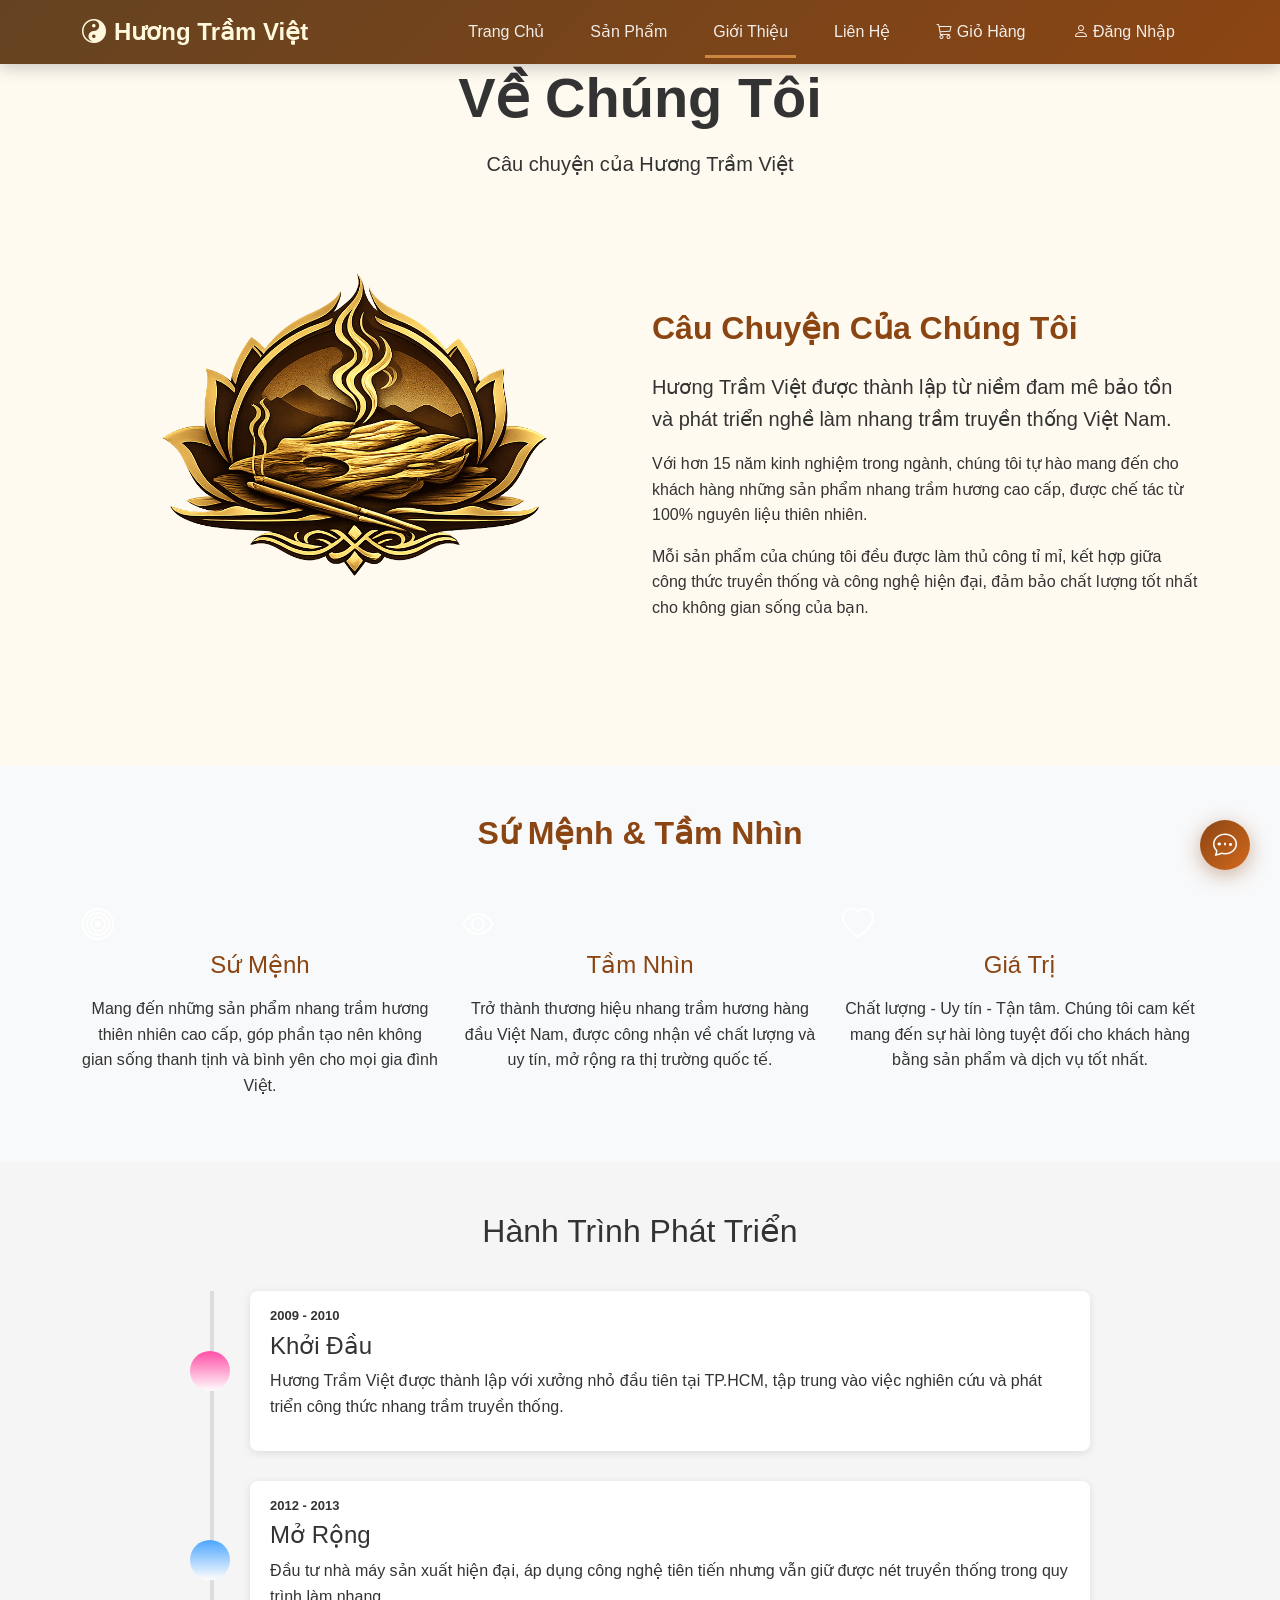
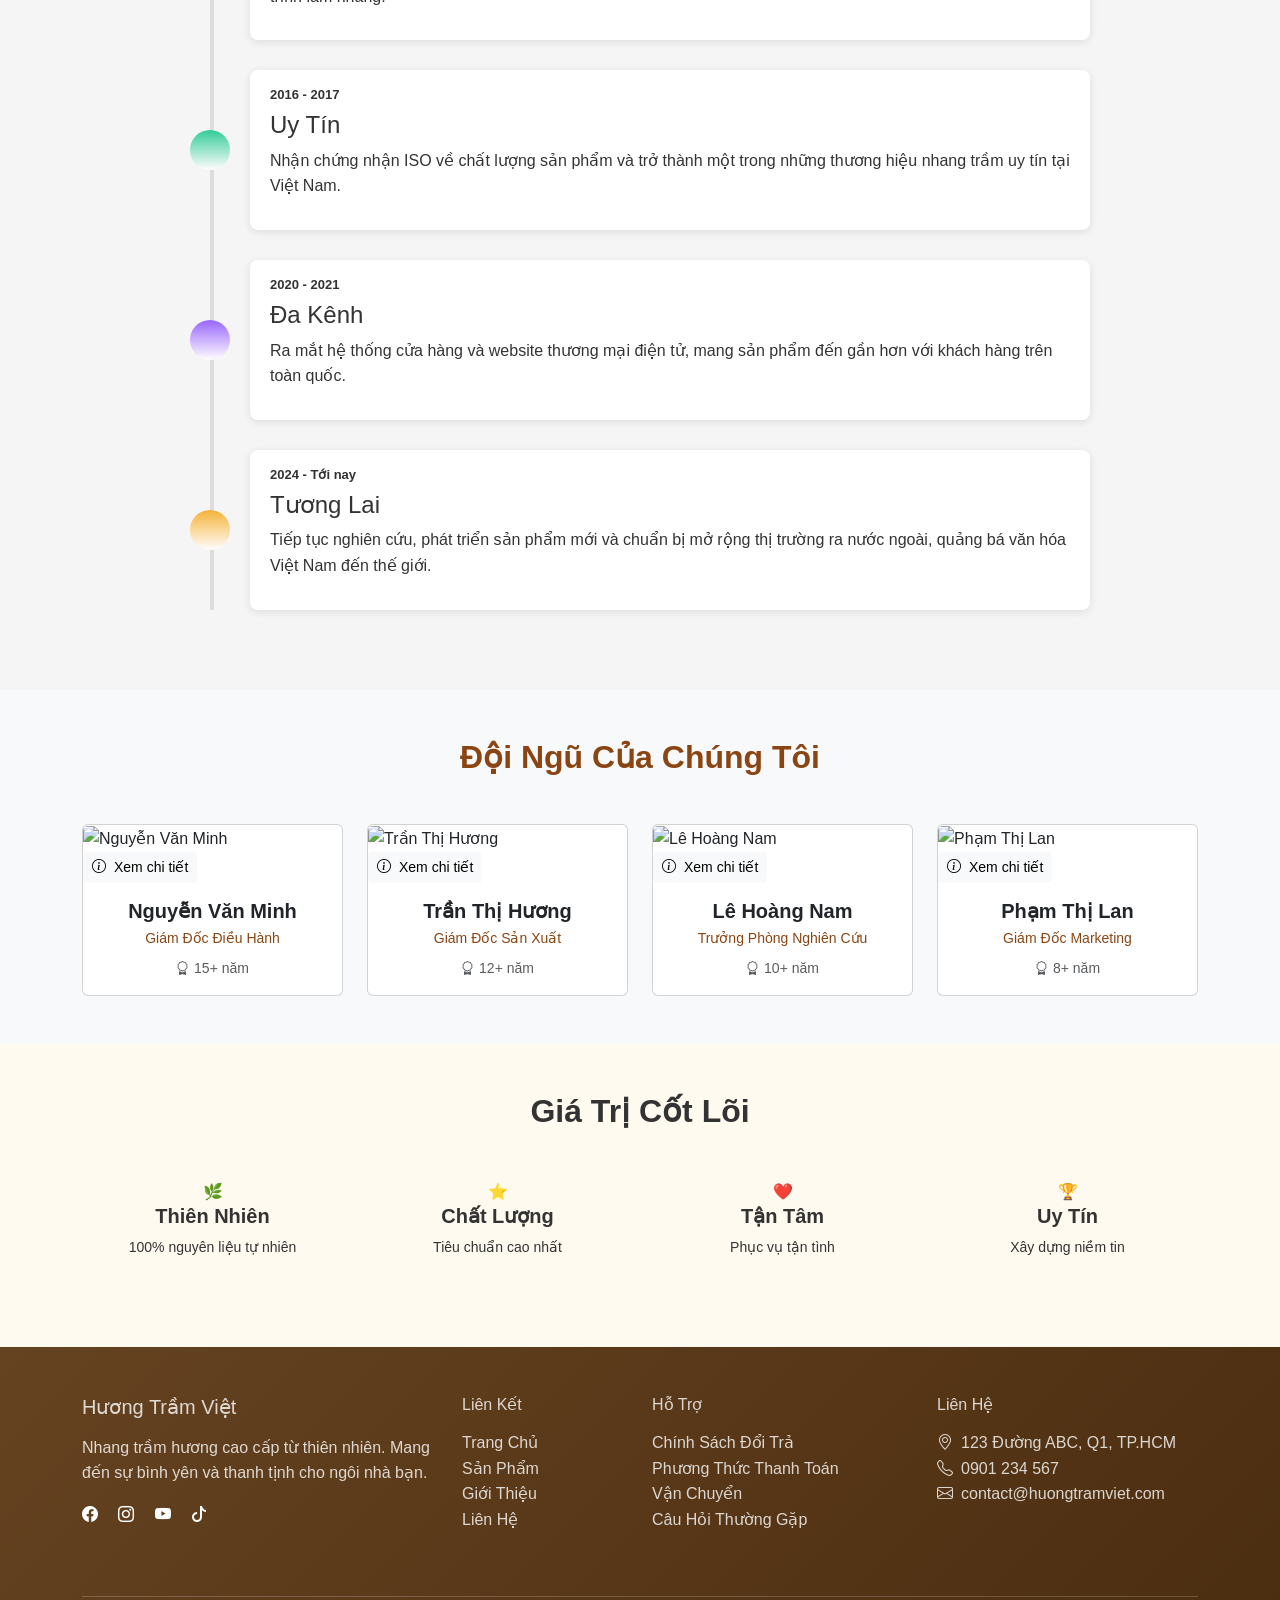
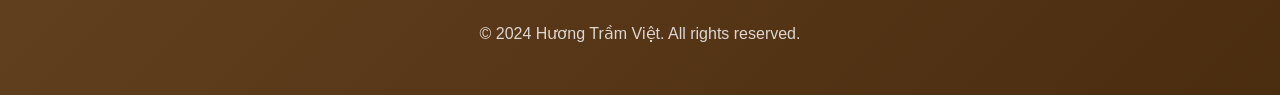
==== commit bd4552cf: "1.2" ====
--- a/about.html
+++ b/about.html
@@ -110,9 +110,9 @@
     </section>
 
     <!-- Story Section -->
-    <section class="py-5 story-section">
-      <div class="container">
-        <div class="row align-items-center mb-5">
+    <section class="py-1 story-section">
+      <div class="container">
+        <div class="row align-items-center mb-3">
           <div class="col-lg-6 mb-4 mb-lg-0">
             <img
               src="./img/logo0.png "
@@ -279,7 +279,7 @@
     <section class="py-5 values-section">
       <div class="container">
         <h2 class="text-center fw-bold mb-5">Giá Trị Cốt Lõi</h2>
-        <div class="row">
+        <div class="row r1">
           <div class="col-md-3 col-6 mb-4">
             <div class="value-item">
               <div class="value-icon">🌿</div>
--- a/css.css
+++ b/css.css
@@ -761,3 +761,9 @@
     font-size: 14px;
   }
 }
+.r1 {
+  text-align: center;
+}
+.whouse {
+  background: linear-gradient(135deg, #f2e2b5, #d3ddf2, #eeceb8);
+}
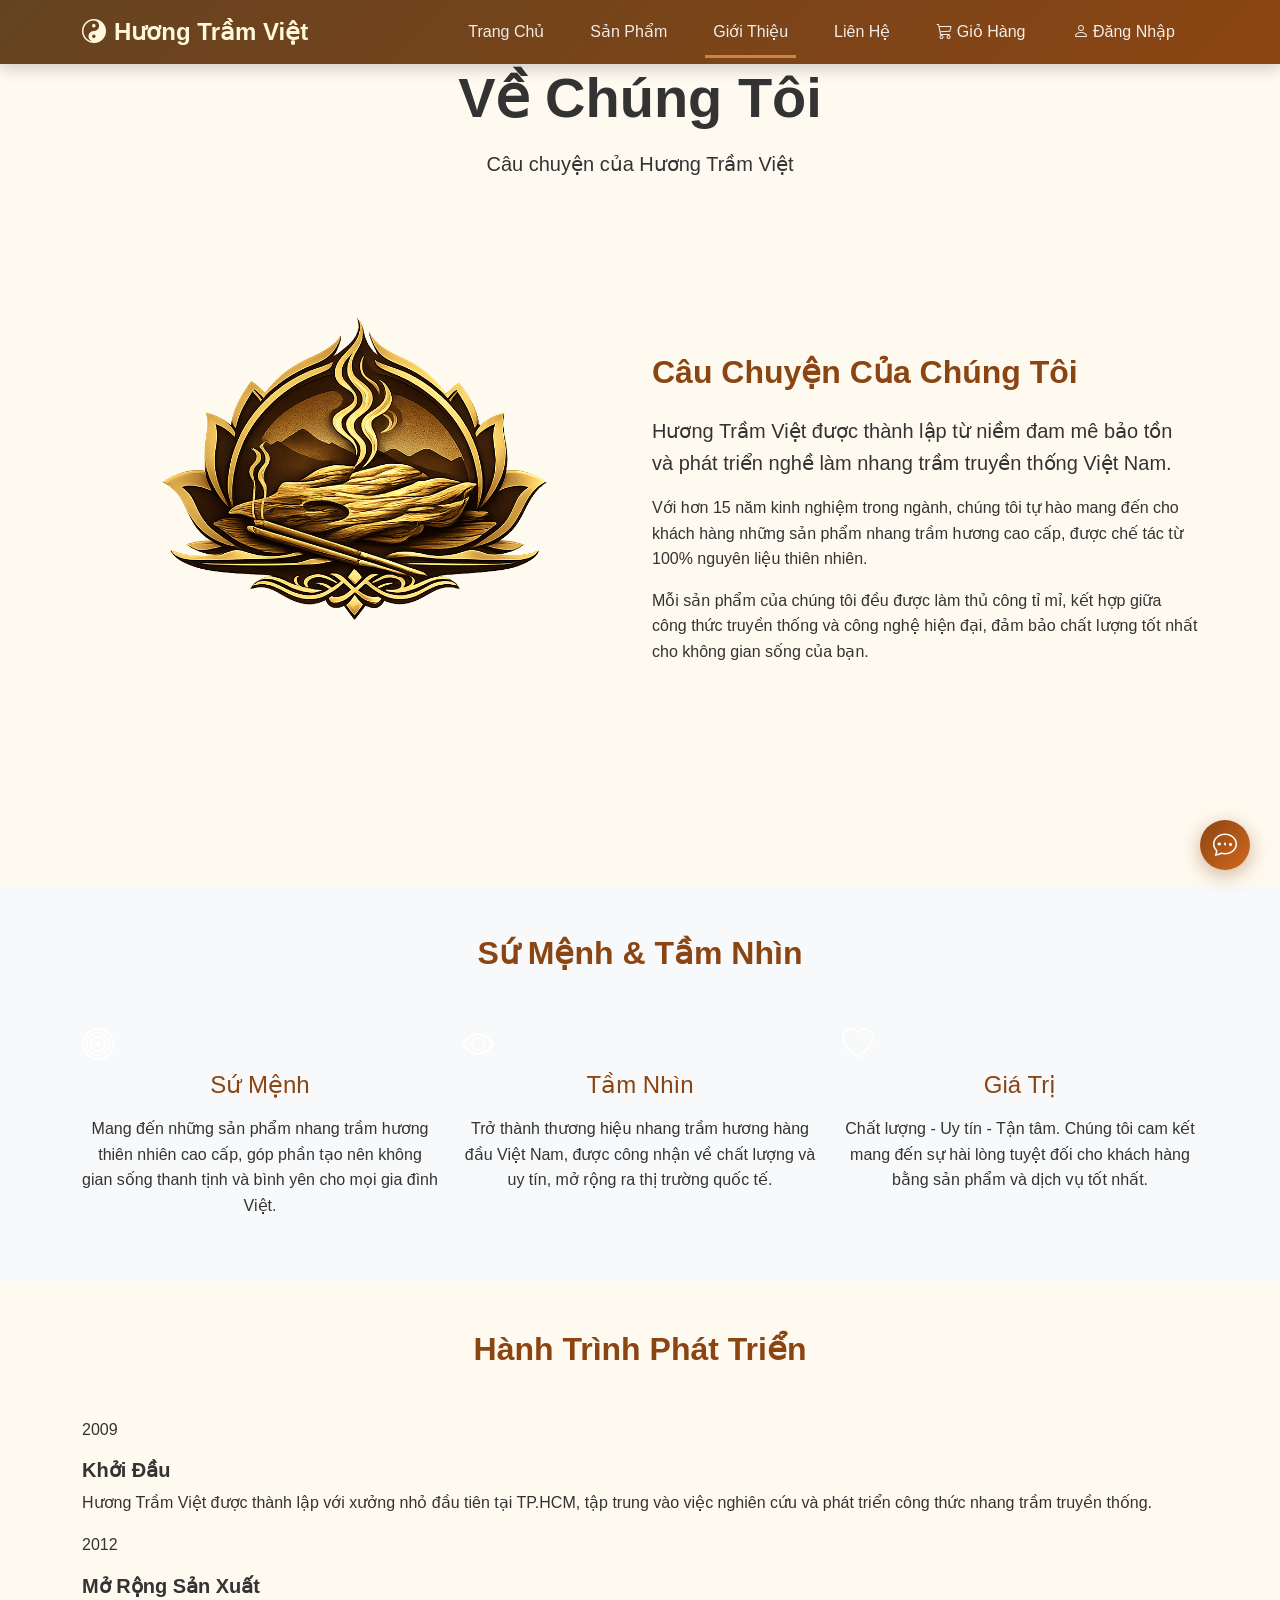
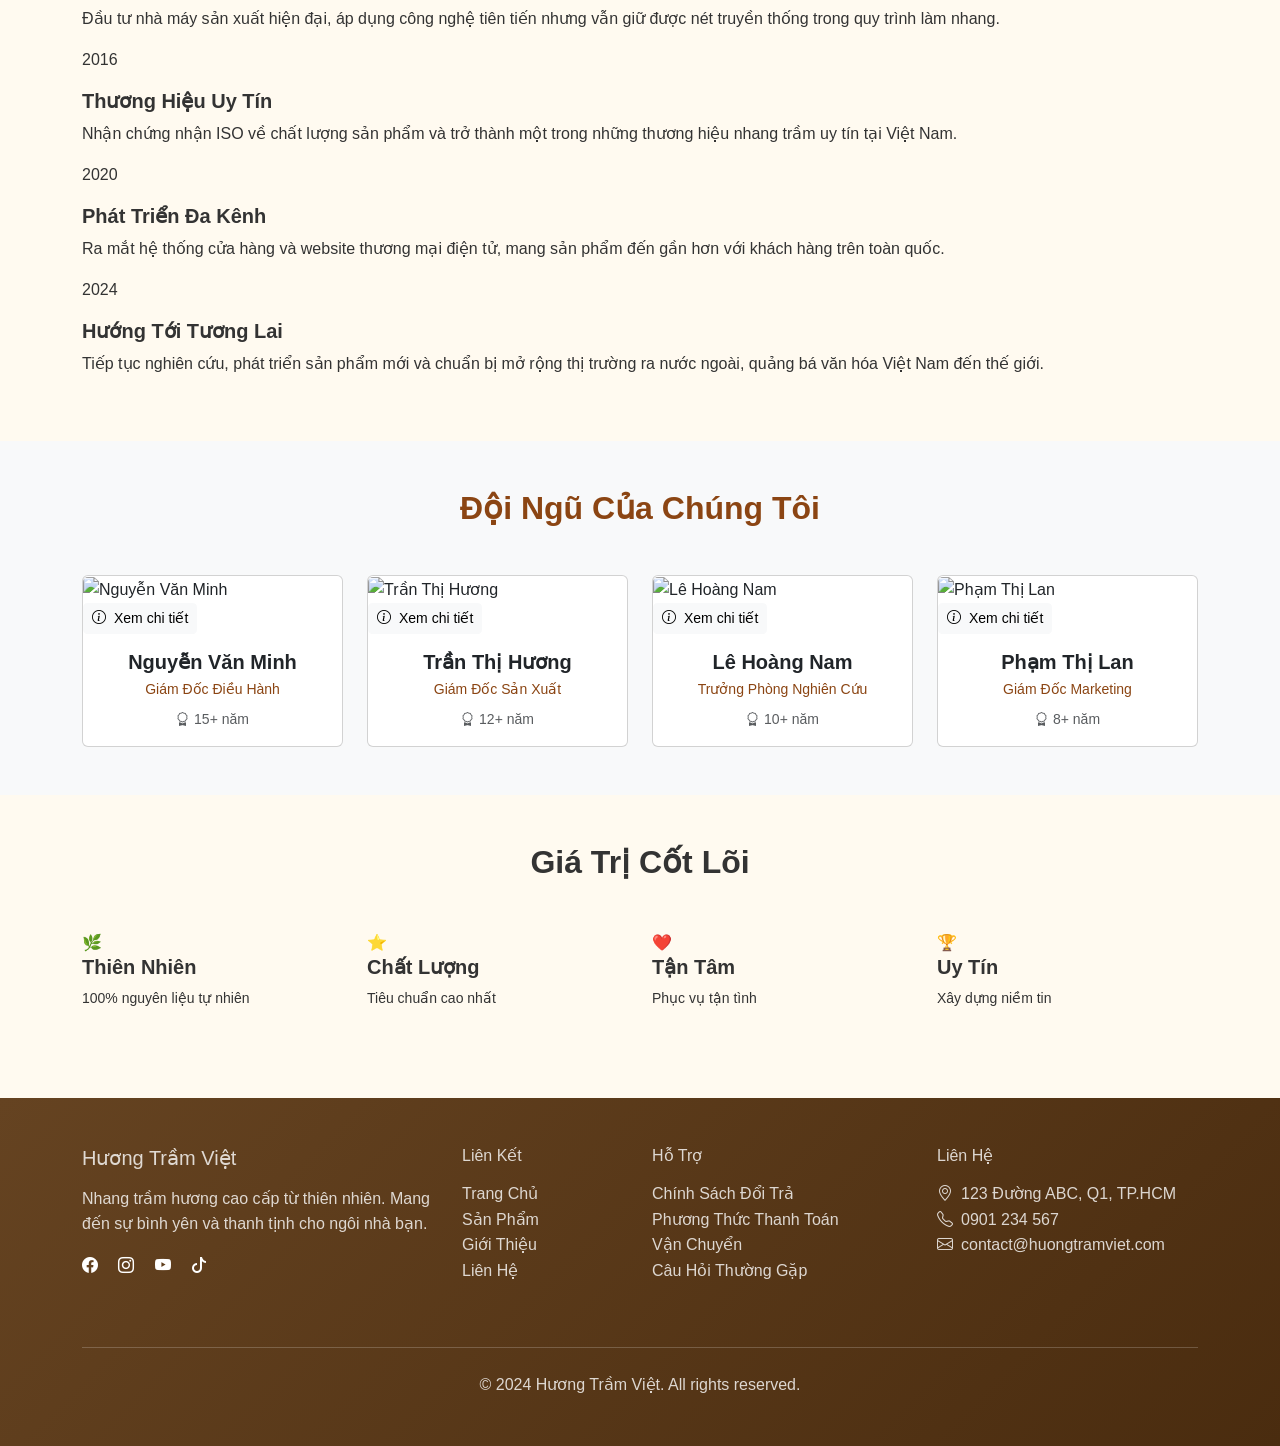
==== commit 04d986a0: "1.10" ====
--- a/about.html
+++ b/about.html
@@ -1,438 +1,291 @@
-<!doctype html>
-<html lang="vi">
-  <head>
-    <meta charset="UTF-8" />
-    <meta name="viewport" content="width=device-width, initial-scale=1.0" />
-    <title>Giới Thiệu - Hương Trầm Việt</title>
-    <link rel="icon" href="./img/logo0.png" type="image/png" />
-    <link
-      href="https://cdn.jsdelivr.net/npm/bootstrap@5.3.2/dist/css/bootstrap.min.css"
-      rel="stylesheet"
-    />
-    <link
-      rel="stylesheet"
-      href="https://cdn.jsdelivr.net/npm/bootstrap-icons@1.11.1/font/bootstrap-icons.css"
-    />
-    <link rel="stylesheet" href="css.css" />
-  </head>
-  <body>
-    <!-- Navbar -->
-    <nav class="navbar navbar-expand-lg navbar-dark sticky-top">
-      <div class="container">
-        <a class="navbar-brand" href="index.html">
-          <i class="bi bi-yin-yang me-2"></i>Hương Trầm Việt
-        </a>
-        <button
-          class="navbar-toggler"
-          type="button"
-          data-bs-toggle="collapse"
-          data-bs-target="#navbarNav"
-        >
-          <span class="navbar-toggler-icon"></span>
-        </button>
-        <div class="collapse navbar-collapse" id="navbarNav">
-          <ul class="navbar-nav ms-auto align-items-center">
-            <li class="nav-item">
-              <a class="nav-link" href="index.html">Trang Chủ</a>
-            </li>
-            <li class="nav-item">
-              <a class="nav-link" href="product.html">Sản Phẩm</a>
-            </li>
-            <li class="nav-item">
-              <a class="nav-link active" href="about.html">Giới Thiệu</a>
-            </li>
-            <li class="nav-item">
-              <a class="nav-link" href="contact.html">Liên Hệ</a>
-            </li>
-            <li class="nav-item">
-              <a class="nav-link position-relative" href="cart.html">
-                <i class="bi bi-cart3"></i> Giỏ Hàng
-                <span
-                  class="badge bg-danger"
-                  id="cartBadge"
-                  style="display: none"
-                  >0</span
-                >
-              </a>
-            </li>
-            <li class="nav-item" id="guestSection">
-              <a
-                class="nav-link btn btn-outline-light btn-sm ms-3"
-                href="login.html"
-              >
-                <i class="bi bi-person"></i> Đăng Nhập
-              </a>
-            </li>
-            <li
-              class="nav-item dropdown"
-              id="userSection"
-              style="display: none"
-            >
-              <a
-                class="nav-link dropdown-toggle"
-                href="#"
-                role="button"
-                data-bs-toggle="dropdown"
-              >
-                <i class="bi bi-person-circle"></i>
-                <span id="userNameDisplay"></span>
-              </a>
-              <ul class="dropdown-menu">
-                <li>
-                  <a class="dropdown-item" href="#"
-                    ><i class="bi bi-person"></i> Tài khoản</a
-                  >
-                </li>
-                <li>
-                  <a class="dropdown-item" href="#"
-                    ><i class="bi bi-box-seam"></i> Đơn hàng</a
-                  >
-                </li>
-                <li><hr class="dropdown-divider" /></li>
-                <li>
-                  <a class="dropdown-item" href="#" onclick="logout()"
-                    ><i class="bi bi-box-arrow-right"></i> Đăng xuất</a
-                  >
-                </li>
-              </ul>
-            </li>
-          </ul>
-        </div>
-      </div>
-    </nav>
-
-    <!-- Page Header -->
-    <section class="page-header text-center">
-      <div class="container">
-        <h1 class="display-4 fw-bold mb-3">Về Chúng Tôi</h1>
-        <p class="lead">Câu chuyện của Hương Trầm Việt</p>
-      </div>
-    </section>
-
-    <!-- Story Section -->
-    <section class="py-1 story-section">
-      <div class="container">
-        <div class="row align-items-center mb-3">
-          <div class="col-lg-6 mb-4 mb-lg-0">
-            <img
-              src="./img/logo0.png "
-              alt="Về Hương Trầm Việt"
-              class="img-fluid"
-            />
-          </div>
-          <div class="col-lg-6">
-            <h2 class="fw-bold mb-4 text-primary-custom">
-              Câu Chuyện Của Chúng Tôi
-            </h2>
-            <p class="lead">
-              Hương Trầm Việt được thành lập từ niềm đam mê bảo tồn và phát
-              triển nghề làm nhang trầm truyền thống Việt Nam.
-            </p>
-            <p>
-              Với hơn 15 năm kinh nghiệm trong ngành, chúng tôi tự hào mang đến
-              cho khách hàng những sản phẩm nhang trầm hương cao cấp, được chế
-              tác từ 100% nguyên liệu thiên nhiên.
-            </p>
-            <p>
-              Mỗi sản phẩm của chúng tôi đều được làm thủ công tỉ mỉ, kết hợp
-              giữa công thức truyền thống và công nghệ hiện đại, đảm bảo chất
-              lượng tốt nhất cho không gian sống của bạn.
-            </p>
-          </div>
-        </div>
-      </div>
-    </section>
-
-    <!-- Mission Section -->
-    <section class="py-5 bg-light">
-      <div class="container">
-        <h2 class="text-center fw-bold mb-5 text-primary-custom">
-          Sứ Mệnh & Tầm Nhìn
-        </h2>
-        <div class="row g-4">
-          <div class="col-md-4">
-            <div class="mission-card">
-              <div class="mission-icon">
-                <i
-                  class="bi bi-bullseye text-white"
-                  style="font-size: 2rem"
-                ></i>
-              </div>
-              <h4 class="text-center mb-3 text-primary-custom">Sứ Mệnh</h4>
-              <p class="text-center">
-                Mang đến những sản phẩm nhang trầm hương thiên nhiên cao cấp,
-                góp phần tạo nên không gian sống thanh tịnh và bình yên cho mọi
-                gia đình Việt.
-              </p>
-            </div>
-          </div>
-          <div class="col-md-4">
-            <div class="mission-card">
-              <div class="mission-icon">
-                <i class="bi bi-eye text-white" style="font-size: 2rem"></i>
-              </div>
-              <h4 class="text-center mb-3 text-primary-custom">Tầm Nhìn</h4>
-              <p class="text-center">
-                Trở thành thương hiệu nhang trầm hương hàng đầu Việt Nam, được
-                công nhận về chất lượng và uy tín, mở rộng ra thị trường quốc
-                tế.
-              </p>
-            </div>
-          </div>
-          <div class="col-md-4">
-            <div class="mission-card">
-              <div class="mission-icon">
-                <i class="bi bi-heart text-white" style="font-size: 2rem"></i>
-              </div>
-              <h4 class="text-center mb-3 text-primary-custom">Giá Trị</h4>
-              <p class="text-center">
-                Chất lượng - Uy tín - Tận tâm. Chúng tôi cam kết mang đến sự hài
-                lòng tuyệt đối cho khách hàng bằng sản phẩm và dịch vụ tốt nhất.
-              </p>
-            </div>
-          </div>
-        </div>
-      </div>
-    </section>
-
-    <!-- Timeline Section -->
-    <section class="timeline-section">
-      <h2>Hành Trình Phát Triển</h2>
-
-      <div class="timeline">
-        <div class="timeline-item">
-          <div class="timeline-icon pink"></div>
-          <div class="timeline-content">
-            <div class="time">2009 - 2010</div>
-            <h4>Khởi Đầu</h4>
-            <p>
-              Hương Trầm Việt được thành lập với xưởng nhỏ đầu tiên tại TP.HCM,
-              tập trung vào việc nghiên cứu và phát triển công thức nhang trầm
-              truyền thống.
-            </p>
-          </div>
-        </div>
-
-        <div class="timeline-item">
-          <div class="timeline-icon blue"></div>
-          <div class="timeline-content">
-            <div class="time">2012 - 2013</div>
-            <h4>Mở Rộng</h4>
-            <p>
-              Đầu tư nhà máy sản xuất hiện đại, áp dụng công nghệ tiên tiến
-              nhưng vẫn giữ được nét truyền thống trong quy trình làm nhang.
-            </p>
-          </div>
-        </div>
-
-        <div class="timeline-item">
-          <div class="timeline-icon green"></div>
-          <div class="timeline-content">
-            <div class="time">2016 - 2017</div>
-            <h4>Uy Tín</h4>
-            <p>
-              Nhận chứng nhận ISO về chất lượng sản phẩm và trở thành một trong
-              những thương hiệu nhang trầm uy tín tại Việt Nam.
-            </p>
-          </div>
-        </div>
-
-        <div class="timeline-item">
-          <div class="timeline-icon purple"></div>
-          <div class="timeline-content">
-            <div class="time">2020 - 2021</div>
-            <h4>Đa Kênh</h4>
-            <p>
-              Ra mắt hệ thống cửa hàng và website thương mại điện tử, mang sản
-              phẩm đến gần hơn với khách hàng trên toàn quốc.
-            </p>
-          </div>
-        </div>
-
-        <div class="timeline-item">
-          <div class="timeline-icon orange"></div>
-          <div class="timeline-content">
-            <div class="time">2024 - Tới nay</div>
-            <h4>Tương Lai</h4>
-            <p>
-              Tiếp tục nghiên cứu, phát triển sản phẩm mới và chuẩn bị mở rộng
-              thị trường ra nước ngoài, quảng bá văn hóa Việt Nam đến thế giới.
-            </p>
-          </div>
-        </div>
-      </div>
-    </section>
-
-    <!-- Team Section -->
-    <section class="py-5 bg-light">
-      <div class="container">
-        <h2 class="text-center fw-bold mb-5 text-primary-custom">
-          Đội Ngũ Của Chúng Tôi
-        </h2>
-        <div class="row g-4" id="teamGrid">
-          <!-- Team members will be loaded by JavaScript -->
-        </div>
-      </div>
-    </section>
-
-    <!-- Values Section -->
-    <section class="py-5 values-section">
-      <div class="container">
-        <h2 class="text-center fw-bold mb-5">Giá Trị Cốt Lõi</h2>
-        <div class="row r1">
-          <div class="col-md-3 col-6 mb-4">
-            <div class="value-item">
-              <div class="value-icon">🌿</div>
-              <h5 class="fw-bold">Thiên Nhiên</h5>
-              <p class="small">100% nguyên liệu tự nhiên</p>
-            </div>
-          </div>
-          <div class="col-md-3 col-6 mb-4">
-            <div class="value-item">
-              <div class="value-icon">⭐</div>
-              <h5 class="fw-bold">Chất Lượng</h5>
-              <p class="small">Tiêu chuẩn cao nhất</p>
-            </div>
-          </div>
-          <div class="col-md-3 col-6 mb-4">
-            <div class="value-item">
-              <div class="value-icon">❤️</div>
-              <h5 class="fw-bold">Tận Tâm</h5>
-              <p class="small">Phục vụ tận tình</p>
-            </div>
-          </div>
-          <div class="col-md-3 col-6 mb-4">
-            <div class="value-item">
-              <div class="value-icon">🏆</div>
-              <h5 class="fw-bold">Uy Tín</h5>
-              <p class="small">Xây dựng niềm tin</p>
-            </div>
-          </div>
-        </div>
-      </div>
-    </section>
-
-    <!-- Footer -->
-    <footer class="py-5">
-      <div class="container">
-        <div class="row">
-          <div class="col-lg-4 mb-4">
-            <h5 class="mb-3">Hương Trầm Việt</h5>
-            <p>
-              Nhang trầm hương cao cấp từ thiên nhiên. Mang đến sự bình yên và
-              thanh tịnh cho ngôi nhà bạn.
-            </p>
-            <div class="social-links mt-3">
-              <a href="#" class="text-white me-3"
-                ><i class="bi bi-facebook"></i
-              ></a>
-              <a href="#" class="text-white me-3"
-                ><i class="bi bi-instagram"></i
-              ></a>
-              <a href="#" class="text-white me-3"
-                ><i class="bi bi-youtube"></i
-              ></a>
-              <a href="#" class="text-white"><i class="bi bi-tiktok"></i></a>
-            </div>
-          </div>
-          <div class="col-lg-2 col-md-4 mb-4">
-            <h6 class="mb-3">Liên Kết</h6>
-            <ul class="list-unstyled">
-              <li><a href="index.html">Trang Chủ</a></li>
-              <li><a href="product.html">Sản Phẩm</a></li>
-              <li><a href="about.html">Giới Thiệu</a></li>
-              <li><a href="contact.html">Liên Hệ</a></li>
-            </ul>
-          </div>
-          <div class="col-lg-3 col-md-4 mb-4">
-            <h6 class="mb-3">Hỗ Trợ</h6>
-            <ul class="list-unstyled">
-              <li><a href="#">Chính Sách Đổi Trả</a></li>
-              <li><a href="#">Phương Thức Thanh Toán</a></li>
-              <li><a href="#">Vận Chuyển</a></li>
-              <li><a href="#">Câu Hỏi Thường Gặp</a></li>
-            </ul>
-          </div>
-          <div class="col-lg-3 col-md-4 mb-4">
-            <h6 class="mb-3">Liên Hệ</h6>
-            <ul class="list-unstyled">
-              <li>
-                <i class="bi bi-geo-alt me-2"></i>123 Đường ABC, Q1, TP.HCM
-              </li>
-              <li><i class="bi bi-telephone me-2"></i>0901 234 567</li>
-              <li>
-                <i class="bi bi-envelope me-2"></i>contact@huongtramviet.com
-              </li>
-            </ul>
-          </div>
-        </div>
-        <hr class="my-4" />
-        <div class="text-center">
-          <p class="mb-0">&copy; 2024 Hương Trầm Việt. All rights reserved.</p>
-        </div>
-      </div>
-    </footer>
-
-    <!-- Team Member Detail Modal -->
-    <div class="modal fade" id="teamModal" tabindex="-1">
-      <div class="modal-dialog modal-dialog-centered">
-        <div class="modal-content">
-          <div
-            class="modal-header"
-            style="
-              background: linear-gradient(
-                135deg,
-                var(--dark-brown),
-                var(--primary-color)
-              );
-              color: white;
-            "
-          >
-            <h5 class="modal-title" id="modalMemberName"></h5>
-            <button
-              type="button"
-              class="btn-close btn-close-white"
-              data-bs-dismiss="modal"
-            ></button>
-          </div>
-          <div class="modal-body text-center">
-            <img
-              id="modalMemberImage"
-              src=""
-              class="rounded-circle mb-3"
-              style="width: 150px; height: 150px; object-fit: cover"
-              alt=""
-            />
-            <h5 id="modalMemberPosition" class="text-primary-custom mb-3"></h5>
-            <p id="modalMemberBio" class="text-muted"></p>
-            <div class="row mt-4">
-              <div class="col-6">
-                <small class="text-muted d-block">Kinh Nghiệm</small>
-                <strong id="modalMemberExperience"></strong>
-              </div>
-              <div class="col-6">
-                <small class="text-muted d-block">Chuyên Môn</small>
-                <strong id="modalMemberExpertise"></strong>
-              </div>
-            </div>
-          </div>
-          <div class="modal-footer">
-            <button
-              type="button"
-              class="btn btn-secondary"
-              data-bs-dismiss="modal"
-            >
-              Đóng
-            </button>
-            <a href="contact.html" class="btn btn-primary">Liên Hệ</a>
-          </div>
-        </div>
-      </div>
-    </div>
-
-    <script src="https://cdn.jsdelivr.net/npm/bootstrap@5.3.2/dist/js/bootstrap.bundle.min.js"></script>
-    <script src="js/common.js"></script>
-    <script src="js/about.js"></script>
-    <script src="js/chatbox.js"></script>
-  </body>
-</html>
+<!DOCTYPE html>
+<html lang="vi">
+<head>
+    <meta charset="UTF-8">
+    <meta name="viewport" content="width=device-width, initial-scale=1.0">
+    <title>Giới Thiệu - Hương Trầm Việt</title>
+    <link rel="icon" href="./img/logo0.png" type="image/png">
+    <link href="https://cdn.jsdelivr.net/npm/bootstrap@5.3.2/dist/css/bootstrap.min.css" rel="stylesheet">
+    <link rel="stylesheet" href="https://cdn.jsdelivr.net/npm/bootstrap-icons@1.11.1/font/bootstrap-icons.css">
+    <link rel="stylesheet" href="css.css">
+</head>
+<body>
+    <!-- Navbar -->
+    <nav class="navbar navbar-expand-lg navbar-dark sticky-top">
+        <div class="container">
+            <a class="navbar-brand" href="index.html">
+                <i class="bi bi-yin-yang me-2"></i>Hương Trầm Việt
+            </a>
+            <button class="navbar-toggler" type="button" data-bs-toggle="collapse" data-bs-target="#navbarNav">
+                <span class="navbar-toggler-icon"></span>
+            </button>
+            <div class="collapse navbar-collapse" id="navbarNav">
+                <ul class="navbar-nav ms-auto align-items-center">
+                    <li class="nav-item">
+                        <a class="nav-link" href="index.html">Trang Chủ</a>
+                    </li>
+                    <li class="nav-item">
+                        <a class="nav-link" href="product.html">Sản Phẩm</a>
+                    </li>
+                    <li class="nav-item">
+                        <a class="nav-link active" href="about.html">Giới Thiệu</a>
+                    </li>
+                    <li class="nav-item">
+                        <a class="nav-link" href="contact.html">Liên Hệ</a>
+                    </li>
+                    <li class="nav-item">
+                        <a class="nav-link position-relative" href="cart.html">
+                            <i class="bi bi-cart3"></i> Giỏ Hàng
+                            <span class="badge bg-danger" id="cartBadge" style="display: none;">0</span>
+                        </a>
+                    </li>
+                    <li class="nav-item" id="guestSection">
+                        <a class="nav-link btn btn-outline-light btn-sm ms-3" href="login.html">
+                            <i class="bi bi-person"></i> Đăng Nhập
+                        </a>
+                    </li>
+                    <li class="nav-item dropdown" id="userSection" style="display: none;">
+                        <a class="nav-link dropdown-toggle" href="#" role="button" data-bs-toggle="dropdown">
+                            <i class="bi bi-person-circle"></i> <span id="userNameDisplay"></span>
+                        </a>
+                        <ul class="dropdown-menu">
+                            <li><a class="dropdown-item" href="account.html"><i class="bi bi-person"></i> Tài khoản</a></li>
+                            <li><a class="dropdown-item" href="orders.html"><i class="bi bi-box-seam"></i> Đơn hàng</a></li>
+                            <li><hr class="dropdown-divider"></li>
+                            <li><a class="dropdown-item" href="#" onclick="logout()"><i class="bi bi-box-arrow-right"></i> Đăng xuất</a></li>
+                        </ul>
+                    </li>
+                </ul>
+            </div>
+        </div>
+    </nav>
+
+    <!-- Page Header -->
+    <section class="page-header text-center">
+        <div class="container">
+            <h1 class="display-4 fw-bold mb-3">Về Chúng Tôi</h1>
+            <p class="lead">Câu chuyện của Hương Trầm Việt</p>
+        </div>
+    </section>
+
+    <!-- Story Section -->
+    <section class="py-5 story-section">
+        <div class="container">
+            <div class="row align-items-center mb-5">
+                <div class="col-lg-6 mb-4 mb-lg-0">
+                    <img src="./img/logo0.png "
+                         alt="Về Hương Trầm Việt" class="img-fluid">
+                </div>
+                <div class="col-lg-6">
+                    <h2 class="fw-bold mb-4 text-primary-custom">Câu Chuyện Của Chúng Tôi</h2>
+                    <p class="lead">Hương Trầm Việt được thành lập từ niềm đam mê bảo tồn và phát triển nghề làm nhang trầm truyền thống Việt Nam.</p>
+                    <p>Với hơn 15 năm kinh nghiệm trong ngành, chúng tôi tự hào mang đến cho khách hàng những sản phẩm nhang trầm hương cao cấp, được chế tác từ 100% nguyên liệu thiên nhiên.</p>
+                    <p>Mỗi sản phẩm của chúng tôi đều được làm thủ công tỉ mỉ, kết hợp giữa công thức truyền thống và công nghệ hiện đại, đảm bảo chất lượng tốt nhất cho không gian sống của bạn.</p>
+                </div>
+            </div>
+        </div>
+    </section>
+
+    <!-- Mission Section -->
+    <section class="py-5 bg-light">
+        <div class="container">
+            <h2 class="text-center fw-bold mb-5 text-primary-custom">Sứ Mệnh & Tầm Nhìn</h2>
+            <div class="row g-4">
+                <div class="col-md-4">
+                    <div class="mission-card">
+                        <div class="mission-icon">
+                            <i class="bi bi-bullseye text-white" style="font-size: 2rem;"></i>
+                        </div>
+                        <h4 class="text-center mb-3 text-primary-custom">Sứ Mệnh</h4>
+                        <p class="text-center">Mang đến những sản phẩm nhang trầm hương thiên nhiên cao cấp, góp phần tạo nên không gian sống thanh tịnh và bình yên cho mọi gia đình Việt.</p>
+                    </div>
+                </div>
+                <div class="col-md-4">
+                    <div class="mission-card">
+                        <div class="mission-icon">
+                            <i class="bi bi-eye text-white" style="font-size: 2rem;"></i>
+                        </div>
+                        <h4 class="text-center mb-3 text-primary-custom">Tầm Nhìn</h4>
+                        <p class="text-center">Trở thành thương hiệu nhang trầm hương hàng đầu Việt Nam, được công nhận về chất lượng và uy tín, mở rộng ra thị trường quốc tế.</p>
+                    </div>
+                </div>
+                <div class="col-md-4">
+                    <div class="mission-card">
+                        <div class="mission-icon">
+                            <i class="bi bi-heart text-white" style="font-size: 2rem;"></i>
+                        </div>
+                        <h4 class="text-center mb-3 text-primary-custom">Giá Trị</h4>
+                        <p class="text-center">Chất lượng - Uy tín - Tận tâm. Chúng tôi cam kết mang đến sự hài lòng tuyệt đối cho khách hàng bằng sản phẩm và dịch vụ tốt nhất.</p>
+                    </div>
+                </div>
+            </div>
+        </div>
+    </section>
+
+    <!-- Timeline Section -->
+    <section class="py-5">
+        <div class="container">
+            <h2 class="text-center fw-bold mb-5 text-primary-custom">Hành Trình Phát Triển</h2>
+            <div class="timeline">
+                <div class="timeline-item">
+                    <span class="timeline-year">2009</span>
+                    <h5 class="fw-bold mt-3">Khởi Đầu</h5>
+                    <p>Hương Trầm Việt được thành lập với xưởng nhỏ đầu tiên tại TP.HCM, tập trung vào việc nghiên cứu và phát triển công thức nhang trầm truyền thống.</p>
+                </div>
+                <div class="timeline-item">
+                    <span class="timeline-year">2012</span>
+                    <h5 class="fw-bold mt-3">Mở Rộng Sản Xuất</h5>
+                    <p>Đầu tư nhà máy sản xuất hiện đại, áp dụng công nghệ tiên tiến nhưng vẫn giữ được nét truyền thống trong quy trình làm nhang.</p>
+                </div>
+                <div class="timeline-item">
+                    <span class="timeline-year">2016</span>
+                    <h5 class="fw-bold mt-3">Thương Hiệu Uy Tín</h5>
+                    <p>Nhận chứng nhận ISO về chất lượng sản phẩm và trở thành một trong những thương hiệu nhang trầm uy tín tại Việt Nam.</p>
+                </div>
+                <div class="timeline-item">
+                    <span class="timeline-year">2020</span>
+                    <h5 class="fw-bold mt-3">Phát Triển Đa Kênh</h5>
+                    <p>Ra mắt hệ thống cửa hàng và website thương mại điện tử, mang sản phẩm đến gần hơn với khách hàng trên toàn quốc.</p>
+                </div>
+                <div class="timeline-item">
+                    <span class="timeline-year">2024</span>
+                    <h5 class="fw-bold mt-3">Hướng Tới Tương Lai</h5>
+                    <p>Tiếp tục nghiên cứu, phát triển sản phẩm mới và chuẩn bị mở rộng thị trường ra nước ngoài, quảng bá văn hóa Việt Nam đến thế giới.</p>
+                </div>
+            </div>
+        </div>
+    </section>
+
+    <!-- Team Section -->
+    <section class="py-5 bg-light">
+        <div class="container">
+            <h2 class="text-center fw-bold mb-5 text-primary-custom">Đội Ngũ Của Chúng Tôi</h2>
+            <div class="row g-4" id="teamGrid">
+                <!-- Team members will be loaded by JavaScript -->
+            </div>
+        </div>
+    </section>
+
+    <!-- Values Section -->
+    <section class="py-5 values-section">
+        <div class="container">
+            <h2 class="text-center fw-bold mb-5">Giá Trị Cốt Lõi</h2>
+            <div class="row">
+                <div class="col-md-3 col-6 mb-4">
+                    <div class="value-item">
+                        <div class="value-icon">🌿</div>
+                        <h5 class="fw-bold">Thiên Nhiên</h5>
+                        <p class="small">100% nguyên liệu tự nhiên</p>
+                    </div>
+                </div>
+                <div class="col-md-3 col-6 mb-4">
+                    <div class="value-item">
+                        <div class="value-icon">⭐</div>
+                        <h5 class="fw-bold">Chất Lượng</h5>
+                        <p class="small">Tiêu chuẩn cao nhất</p>
+                    </div>
+                </div>
+                <div class="col-md-3 col-6 mb-4">
+                    <div class="value-item">
+                        <div class="value-icon">❤️</div>
+                        <h5 class="fw-bold">Tận Tâm</h5>
+                        <p class="small">Phục vụ tận tình</p>
+                    </div>
+                </div>
+                <div class="col-md-3 col-6 mb-4">
+                    <div class="value-item">
+                        <div class="value-icon">🏆</div>
+                        <h5 class="fw-bold">Uy Tín</h5>
+                        <p class="small">Xây dựng niềm tin</p>
+                    </div>
+                </div>
+            </div>
+        </div>
+    </section>
+
+    <!-- Footer -->
+    <footer class="py-5">
+        <div class="container">
+            <div class="row">
+                <div class="col-lg-4 mb-4">
+                    <h5 class="mb-3">Hương Trầm Việt</h5>
+                    <p>Nhang trầm hương cao cấp từ thiên nhiên. Mang đến sự bình yên và thanh tịnh cho ngôi nhà bạn.</p>
+                    <div class="social-links mt-3">
+                        <a href="#" class="text-white me-3"><i class="bi bi-facebook"></i></a>
+                        <a href="#" class="text-white me-3"><i class="bi bi-instagram"></i></a>
+                        <a href="#" class="text-white me-3"><i class="bi bi-youtube"></i></a>
+                        <a href="#" class="text-white"><i class="bi bi-tiktok"></i></a>
+                    </div>
+                </div>
+                <div class="col-lg-2 col-md-4 mb-4">
+                    <h6 class="mb-3">Liên Kết</h6>
+                    <ul class="list-unstyled">
+                        <li><a href="index.html">Trang Chủ</a></li>
+                        <li><a href="product.html">Sản Phẩm</a></li>
+                        <li><a href="about.html">Giới Thiệu</a></li>
+                        <li><a href="contact.html">Liên Hệ</a></li>
+                    </ul>
+                </div>
+                <div class="col-lg-3 col-md-4 mb-4">
+                    <h6 class="mb-3">Hỗ Trợ</h6>
+                    <ul class="list-unstyled">
+                        <li><a href="#">Chính Sách Đổi Trả</a></li>
+                        <li><a href="#">Phương Thức Thanh Toán</a></li>
+                        <li><a href="#">Vận Chuyển</a></li>
+                        <li><a href="#">Câu Hỏi Thường Gặp</a></li>
+                    </ul>
+                </div>
+                <div class="col-lg-3 col-md-4 mb-4">
+                    <h6 class="mb-3">Liên Hệ</h6>
+                    <ul class="list-unstyled">
+                        <li><i class="bi bi-geo-alt me-2"></i>123 Đường ABC, Q1, TP.HCM</li>
+                        <li><i class="bi bi-telephone me-2"></i>0901 234 567</li>
+                        <li><i class="bi bi-envelope me-2"></i>contact@huongtramviet.com</li>
+                    </ul>
+                </div>
+            </div>
+            <hr class="my-4">
+            <div class="text-center">
+                <p class="mb-0">&copy; 2024 Hương Trầm Việt. All rights reserved.</p>
+            </div>
+        </div>
+    </footer>
+
+    <!-- Team Member Detail Modal -->
+    <div class="modal fade" id="teamModal" tabindex="-1">
+        <div class="modal-dialog modal-dialog-centered">
+            <div class="modal-content">
+                <div class="modal-header" style="background: linear-gradient(135deg, var(--dark-brown), var(--primary-color)); color: white;">
+                    <h5 class="modal-title" id="modalMemberName"></h5>
+                    <button type="button" class="btn-close btn-close-white" data-bs-dismiss="modal"></button>
+                </div>
+                <div class="modal-body text-center">
+                    <img id="modalMemberImage" src="" class="rounded-circle mb-3" 
+                         style="width: 150px; height: 150px; object-fit: cover;" alt="">
+                    <h5 id="modalMemberPosition" class="text-primary-custom mb-3"></h5>
+                    <p id="modalMemberBio" class="text-muted"></p>
+                    <div class="row mt-4">
+                        <div class="col-6">
+                            <small class="text-muted d-block">Kinh Nghiệm</small>
+                            <strong id="modalMemberExperience"></strong>
+                        </div>
+                        <div class="col-6">
+                            <small class="text-muted d-block">Chuyên Môn</small>
+                            <strong id="modalMemberExpertise"></strong>
+                        </div>
+                    </div>
+                </div>
+                <div class="modal-footer">
+                    <button type="button" class="btn btn-secondary" data-bs-dismiss="modal">Đóng</button>
+                    <a href="contact.html" class="btn btn-primary">Liên Hệ</a>
+                </div>
+            </div>
+        </div>
+    </div>
+
+    <script src="https://cdn.jsdelivr.net/npm/bootstrap@5.3.2/dist/js/bootstrap.bundle.min.js"></script>
+    <script src="js/common.js"></script>
+    <script src="js/about.js"></script>
+    <script src="js/chatbox.js"></script>
+</body>
+</html>
--- a/css.css
+++ b/css.css
@@ -1,769 +1,1001 @@
-/* ==================== GLOBAL STYLES ==================== */
-* {
-  margin: 0;
-  padding: 0;
-  box-sizing: border-box;
-}
-
-:root {
-  --primary-color: #8b4513;
-  --secondary-color: #d2691e;
-  --accent-color: #cd853f;
-  --dark-brown: #654321;
-  --light-cream: #fff8dc;
-  --success-color: #28a745;
-  --danger-color: #dc3545;
-  --warning-color: #ffc107;
-}
-
-body {
-  font-family: "Segoe UI", Tahoma, Geneva, Verdana, sans-serif;
-  line-height: 1.6;
-  color: #333;
-  background-color: #fffaf0;
-}
-
-/* ==================== NAVBAR ==================== */
-.navbar {
-  background: linear-gradient(
-    135deg,
-    var(--dark-brown) 0%,
-    var(--primary-color) 100%
-  );
-  box-shadow: 0 4px 15px rgba(0, 0, 0, 0.2);
-}
-
-.navbar-brand {
-  font-size: 1.5rem;
-  font-weight: 700;
-  color: var(--light-cream) !important;
-  transition: transform 0.3s ease;
-}
-
-.navbar-brand:hover {
-  transform: scale(1.05);
-}
-
-.nav-link {
-  color: rgba(255, 255, 255, 0.9) !important;
-  font-weight: 500;
-  margin: 0 15px;
-  position: relative;
-  transition: color 0.3s ease;
-}
-
-.nav-link::after {
-  content: "";
-  position: absolute;
-  bottom: -5px;
-  left: 0;
-  width: 0;
-  height: 3px;
-  background-color: var(--accent-color);
-  transition: width 0.3s ease;
-}
-
-.nav-link:hover::after,
-.nav-link.active::after {
-  width: 100%;
-}
-
-.navbar .badge {
-  position: absolute;
-  top: -5px;
-  right: -10px;
-  background-color: var(--danger-color);
-  border-radius: 50%;
-  padding: 3px 7px;
-  font-size: 0.7rem;
-}
-
-/* ==================== HERO SECTION ==================== */
-.hero {
-  background:
-    linear-gradient(rgba(101, 67, 33, 0.7), rgba(139, 69, 19, 0.7)),
-    var(--bg-url);
-  min-height: 600px;
-  display: flex;
-  align-items: center;
-  color: white;
-  position: relative;
-  overflow: hidden;
-  background-position: center;
-  background-size: cover;
-  background-repeat: no-repeat;
-}
-
-.hero::before {
-  content: "";
-  position: absolute;
-  top: 0;
-  left: 0;
-  right: 0;
-  bottom: 0;
-  background: radial-gradient(
-    circle at center,
-    transparent 0%,
-    rgba(0, 0, 0, 0.3) 100%
-  );
-}
-
-.hero-content {
-  position: relative;
-  z-index: 1;
-  animation: fadeInUp 1s ease;
-}
-
-@keyframes fadeInUp {
-  from {
-    opacity: 0;
-    transform: translateY(30px);
-  }
-  to {
-    opacity: 1;
-    transform: translateY(0);
-  }
-}
-
-/* ==================== CARDS ==================== */
-.product-card {
-  display: flex;
-  height: 100%;
-  border: none;
-  border-radius: 15px;
-  overflow: hidden;
-  transition: all 0.4s ease;
-  background: white;
-  box-shadow: 0 5px 20px rgba(139, 69, 19, 0.1);
-}
-
-.product-card:hover {
-  transform: translateY(-10px);
-  box-shadow: 0 15px 40px rgba(139, 69, 19, 0.2);
-}
-
-.product-card img {
-  height: 250px;
-  object-fit: cover;
-  transition: transform 0.4s ease;
-}
-
-.product-card:hover img {
-  transform: scale(1.1);
-}
-
-/* Đảm bảo card-body chiếm hết không gian còn lại */
-.product-card .card-body {
-  display: flex;
-  flex-direction: column;
-  flex: 1;
-}
-
-/* Đặt chiều cao tối thiểu cho tiêu đề để cân đối */
-.product-card .card-title {
-  min-height: 48px;
-  margin-bottom: 10px;
-}
-
-/* Phần mô tả sẽ chiếm không gian linh hoạt */
-.product-card .card-text {
-  flex: 1;
-  min-height: 60px;
-  margin-bottom: 15px;
-}
-
-/* Đẩy phần giá và nút xuống dưới cùng */
-.product-card .d-flex.justify-content-between.align-items-center {
-  margin-top: auto;
-}
-
-.product-badge {
-  position: absolute;
-  top: 15px;
-  right: 15px;
-  background: linear-gradient(
-    135deg,
-    var(--secondary-color),
-    var(--accent-color)
-  );
-  color: white;
-  padding: 8px 15px;
-  border-radius: 25px;
-  font-size: 0.85rem;
-  font-weight: 600;
-  box-shadow: 0 3px 10px rgba(0, 0, 0, 0.2);
-}
-
-/* ==================== BUTTONS ==================== */
-.btn-primary {
-  background: linear-gradient(
-    135deg,
-    var(--primary-color) 0%,
-    var(--secondary-color) 100%
-  );
-  border: none;
-  border-radius: 30px;
-  padding: 10px 10px;
-  font-weight: 600;
-  transition: all 0.3s ease;
-}
-
-.btn-primary:hover {
-  background: linear-gradient(
-    135deg,
-    var(--secondary-color) 0%,
-    var(--primary-color) 100%
-  );
-  transform: translateY(-3px);
-  box-shadow: 0 8px 20px rgba(139, 69, 19, 0.3);
-}
-
-.btn-outline-primary {
-  border: 2px solid var(--primary-color);
-  color: var(--primary-color);
-  border-radius: 30px;
-  padding: 10px 10px;
-  font-weight: 600;
-  transition: all 0.3s ease;
-}
-
-.btn-outline-primary:hover {
-  background: var(--primary-color);
-  color: white;
-  transform: translateY(-3px);
-}
-
-/* ==================== FEATURE ICONS ==================== */
-.feature-icon {
-  width: 80px;
-  height: 80px;
-  background: linear-gradient(
-    135deg,
-    var(--accent-color),
-    var(--secondary-color)
-  );
-  border-radius: 50%;
-  display: flex;
-  align-items: center;
-  justify-content: center;
-  margin: 0 auto 20px;
-  box-shadow: 0 5px 15px rgba(139, 69, 19, 0.2);
-}
-
-/* ==================== STATS SECTION ==================== */
-.stats-section {
-  background: linear-gradient(
-    135deg,
-    var(--dark-brown) 0%,
-    var(--primary-color) 100%
-  );
-  color: white;
-  padding: 80px 0;
-}
-
-.stat-number {
-  font-size: 3rem;
-  font-weight: 700;
-  color: var(--accent-color);
-}
-
-/* ==================== FOOTER ==================== */
-footer {
-  background: linear-gradient(135deg, var(--dark-brown) 0%, #4a2c0f 100%);
-  color: rgba(255, 255, 255, 0.8);
-}
-
-footer a {
-  color: rgba(255, 255, 255, 0.8);
-  text-decoration: none;
-  transition: color 0.3s ease;
-}
-
-footer a:hover {
-  color: var(--accent-color);
-}
-
-/* ==================== ANIMATIONS ==================== */
-.fade-in-section {
-  opacity: 0;
-  transform: translateY(30px);
-  transition: all 0.6s ease;
-}
-
-.fade-in-section.visible {
-  opacity: 1;
-  transform: translateY(0);
-}
-
-/* ==================== CART STYLES ==================== */
-.cart-item {
-  background: white;
-  border-radius: 10px;
-  padding: 20px;
-  margin-bottom: 15px;
-  box-shadow: 0 3px 10px rgba(0, 0, 0, 0.1);
-  transition: all 0.3s ease;
-}
-
-.cart-item:hover {
-  box-shadow: 0 5px 20px rgba(0, 0, 0, 0.15);
-}
-
-.cart-item img {
-  width: 100px;
-  height: 100px;
-  object-fit: cover;
-  border-radius: 10px;
-}
-
-.quantity-input {
-  width: 60px;
-  text-align: center;
-  border: 1px solid #ddd;
-  border-radius: 5px;
-  padding: 5px;
-}
-
-.cart-summary {
-  background: white;
-  border-radius: 15px;
-  padding: 30px;
-  box-shadow: 0 5px 20px rgba(139, 69, 19, 0.1);
-  sticky: top;
-  top: 20px;
-}
-
-/* ==================== CHATBOX STYLES ==================== */
-.chatbox-toggle {
-  position: fixed;
-  bottom: 30px;
-  right: 30px;
-  width: 50px;
-  height: 50px;
-  background: linear-gradient(
-    135deg,
-    var(--primary-color),
-    var(--secondary-color)
-  );
-  border-radius: 50%;
-  display: flex;
-  align-items: center;
-  justify-content: center;
-  color: white;
-  font-size: 24px;
-  cursor: pointer;
-  box-shadow: 0 5px 20px rgba(139, 69, 19, 0.4);
-  z-index: 1000;
-  transition: all 0.3s ease;
-}
-
-.chatbox-toggle:hover {
-  transform: scale(1.1);
-  box-shadow: 0 8px 25px rgba(139, 69, 19, 0.5);
-}
-
-.chatbox-container {
-  position: fixed;
-  bottom: 100px;
-  right: 30px;
-  width: 350px;
-  height: 500px;
-  background: white;
-  border-radius: 15px;
-  box-shadow: 0 10px 40px rgba(0, 0, 0, 0.3);
-  display: none;
-  flex-direction: column;
-  z-index: 999;
-  overflow: hidden;
-}
-
-.chatbox-container.active {
-  display: flex;
-}
-
-.chatbox-header {
-  background: linear-gradient(
-    135deg,
-    var(--primary-color),
-    var(--secondary-color)
-  );
-  color: white;
-  padding: 20px;
-  display: flex;
-  justify-content: space-between;
-  align-items: center;
-}
-
-.chatbox-body {
-  flex: 1;
-  padding: 20px;
-  overflow-y: auto;
-  background: #f8f9fa;
-}
-
-.chat-message {
-  margin-bottom: 15px;
-  display: flex;
-  flex-direction: column;
-}
-
-.chat-message.user {
-  align-items: flex-end;
-}
-
-.chat-message.bot {
-  align-items: flex-start;
-}
-
-.message-bubble {
-  max-width: 70%;
-  padding: 10px 15px;
-  border-radius: 15px;
-  word-wrap: break-word;
-}
-
-.chat-message.user .message-bubble {
-  background: var(--primary-color);
-  color: white;
-}
-
-.chat-message.bot .message-bubble {
-  background: white;
-  color: #333;
-  box-shadow: 0 2px 5px rgba(0, 0, 0, 0.1);
-}
-
-.chatbox-footer {
-  padding: 15px;
-  background: white;
-  border-top: 1px solid #eee;
-}
-
-.chatbox-input {
-  display: flex;
-  gap: 10px;
-}
-
-.chatbox-input input {
-  flex: 1;
-  padding: 10px 15px;
-  border: 1px solid #ddd;
-  border-radius: 25px;
-  outline: none;
-}
-
-.chatbox-input button {
-  width: 40px;
-  height: 40px;
-  border-radius: 50%;
-  border: none;
-  background: var(--primary-color);
-  color: white;
-  cursor: pointer;
-  transition: all 0.3s ease;
-}
-
-.chatbox-input button:hover {
-  background: var(--secondary-color);
-  transform: scale(1.1);
-}
-
-/* ==================== LOGIN/AUTH STYLES ==================== */
-.auth-container {
-  min-height: 100vh;
-  display: flex;
-  align-items: center;
-  justify-content: center;
-  background: linear-gradient(135deg, var(--light-cream) 0%, #e8d5c4 100%);
-}
-
-.auth-card {
-  background: white;
-  border-radius: 20px;
-  box-shadow: 0 10px 40px rgba(139, 69, 19, 0.2);
-  overflow: hidden;
-  max-width: 400px;
-  width: 100%;
-}
-
-.auth-header {
-  background: linear-gradient(
-    135deg,
-    var(--primary-color),
-    var(--secondary-color)
-  );
-  color: white;
-  padding: 30px;
-  text-align: center;
-}
-
-.auth-body {
-  padding: 40px;
-}
-
-.form {
-  background: linear-gradient(135deg, #ffd96f, #b6caf5, #fcb280);
-}
-
-.form-control:focus {
-  border-color: var(--accent-color);
-  box-shadow: 0 0 0 0.2rem rgba(205, 133, 63, 0.25);
-}
-
-/* ==================== CHECKOUT STYLES ==================== */
-.checkout-section {
-  background: white;
-  border-radius: 15px;
-  padding: 30px;
-  margin-bottom: 20px;
-  box-shadow: 0 3px 15px rgba(0, 0, 0, 0.1);
-}
-
-.checkout-section h4 {
-  color: var(--primary-color);
-  margin-bottom: 20px;
-  padding-bottom: 10px;
-  border-bottom: 2px solid var(--accent-color);
-}
-
-.order-summary-item {
-  display: flex;
-  justify-content: space-between;
-  padding: 10px 0;
-  border-bottom: 1px solid #eee;
-}
-
-.order-total {
-  font-size: 1.5rem;
-  font-weight: 700;
-  color: var(--primary-color);
-  padding-top: 15px;
-  margin-top: 15px;
-  border-top: 2px solid var(--dark-brown);
-}
-
-/* ==================== RESPONSIVE ==================== */
-@media (max-width: 768px) {
-  .hero {
-    min-height: 400px;
-  }
-
-  .chatbox-container {
-    width: 90%;
-    right: 5%;
-  }
-
-  .cart-item img {
-    width: 80px;
-    height: 80px;
-  }
-
-  .stat-number {
-    font-size: 2rem;
-  }
-}
-
-/* ==================== UTILITY CLASSES ==================== */
-.text-primary-custom {
-  color: var(--primary-color);
-}
-
-.bg-primary-custom {
-  background: var(--primary-color);
-}
-
-.border-primary-custom {
-  border-color: var(--primary-color);
-}
-
-.shadow-custom {
-  box-shadow: 0 5px 20px rgba(139, 69, 19, 0.15);
-}
-
-/* ==================== CAROUSEL STYLES ==================== */
-.carousel-item {
-  height: 600px;
-}
-
-.carousel-item .hero {
-  height: 100%;
-  min-height: 600px;
-}
-
-.carousel-fade .carousel-item {
-  opacity: 0;
-  transition-duration: 0.6s;
-  transition-property: opacity;
-}
-
-.carousel-fade .carousel-item.active,
-.carousel-fade .carousel-item-next.carousel-item-start,
-.carousel-fade .carousel-item-prev.carousel-item-end {
-  opacity: 1;
-}
-
-.carousel-fade .active.carousel-item-start,
-.carousel-fade .active.carousel-item-end {
-  opacity: 0;
-}
-
-.carousel-control-prev,
-.carousel-control-next {
-  width: 5%;
-}
-
-.carousel-control-prev-icon,
-.carousel-control-next-icon {
-  width: 2rem;
-  height: 2rem;
-  border-radius: 100%;
-  padding: 5px;
-  background-size: 50% 50%;
-}
-
-.carousel-indicators {
-  bottom: 30px;
-}
-
-.carousel-indicators button {
-  width: 12px;
-  height: 12px;
-  border-radius: 50%;
-  background-color: rgba(255, 255, 255, 0.5);
-  border: 2px solid transparent;
-  transition: all 0.3s ease;
-}
-
-.carousel-indicators button.active {
-  width: 40px;
-  border-radius: 10px;
-  background-color: var(--accent-color);
-}
-
-/* ==================== RESPONSIVE CAROUSEL ==================== */
-@media (max-width: 768px) {
-  .carousel-item {
-    height: 400px;
-  }
-
-  .carousel-item .hero {
-    min-height: 400px;
-  }
-
-  .hero-content h1 {
-    font-size: 2rem !important;
-  }
-
-  .hero-content .lead {
-    font-size: 1rem;
-  }
-}
-/* ==================== TIMELINE ==================== */
-.timeline-section {
-  padding: 50px 20px;
-  background: #f5f5f5;
-  text-align: center;
-}
-
-.timeline-section h2 {
-  margin-bottom: 40px;
-}
-
-/* Timeline */
-.timeline {
-  max-width: 900px;
-  margin: auto;
-  position: relative;
-}
-
-/* Đường dọc */
-.timeline::before {
-  content: "";
-  position: absolute;
-  left: 20px;
-  top: 0;
-  width: 4px;
-  height: 100%;
-  background: #ddd;
-}
-
-/* Item */
-.timeline-item {
-  display: flex;
-  align-items: center;
-  margin-bottom: 30px;
-  position: relative;
-}
-
-/* Icon tròn */
-.timeline-icon {
-  width: 40px;
-  height: 40px;
-  border-radius: 50%;
-  position: relative;
-  z-index: 2;
-}
-
-/* Màu */
-.pink {
-  background: linear-gradient(#ff4da6, #fffdfd);
-}
-.blue {
-  background: linear-gradient(#4da6ff, #fffdfd);
-}
-.green {
-  background: linear-gradient(#33cc99, #fffdfd);
-}
-.purple {
-  background: linear-gradient(#9966ff, #fffdfd);
-}
-.orange {
-  background: linear-gradient(#f4b339, #fffdfd);
-}
-
-/* Content */
-.timeline-content {
-  background: white;
-  padding: 15px 20px;
-  margin-left: 20px;
-  border-radius: 8px;
-  text-align: left;
-  flex: 1;
-  box-shadow: 0 2px 8px rgba(0, 0, 0, 0.1);
-}
-
-/* Time box */
-.timeline-content .time {
-  font-size: 13px;
-  font-weight: bold;
-  margin-bottom: 5px;
-}
-
-/* Responsive */
-@media (max-width: 768px) {
-  .timeline::before {
-    left: 15px;
-  }
-
-  .timeline-item {
-    flex-direction: row;
-    align-items: flex-start;
-  }
-
-  .timeline-icon {
-    width: 30px;
-    height: 30px;
-  }
-
-  .timeline-content {
-    margin-left: 15px;
-    padding: 12px;
-    font-size: 14px;
-  }
-}
-.r1 {
-  text-align: center;
-}
-.whouse {
-  background: linear-gradient(135deg, #f2e2b5, #d3ddf2, #eeceb8);
-}+/* ==================== GLOBAL STYLES ==================== */
+* {
+  margin: 0;
+  padding: 0;
+  box-sizing: border-box;
+}
+
+:root {
+  --primary-color: #8b4513;
+  --secondary-color: #d2691e;
+  --accent-color: #cd853f;
+  --dark-brown: #654321;
+  --light-cream: #fff8dc;
+  --success-color: #28a745;
+  --danger-color: #dc3545;
+  --warning-color: #ffc107;
+}
+
+body {
+  font-family: "Segoe UI", Tahoma, Geneva, Verdana, sans-serif;
+  line-height: 1.6;
+  color: #333;
+  background-color: #fffaf0;
+}
+
+/* ==================== NAVBAR ==================== */
+.navbar {
+  background: linear-gradient(
+    135deg,
+    var(--dark-brown) 0%,
+    var(--primary-color) 100%
+  );
+  box-shadow: 0 4px 15px rgba(0, 0, 0, 0.2);
+}
+
+.navbar-brand {
+  font-size: 1.5rem;
+  font-weight: 700;
+  color: var(--light-cream) !important;
+  transition: transform 0.3s ease;
+}
+
+.navbar-brand:hover {
+  transform: scale(1.05);
+}
+
+.nav-link {
+  color: rgba(255, 255, 255, 0.9) !important;
+  font-weight: 500;
+  margin: 0 15px;
+  position: relative;
+  transition: color 0.3s ease;
+}
+
+.nav-link::after {
+  content: "";
+  position: absolute;
+  bottom: -5px;
+  left: 0;
+  width: 0;
+  height: 3px;
+  background-color: var(--accent-color);
+  transition: width 0.3s ease;
+}
+
+.nav-link:hover::after,
+.nav-link.active::after {
+  width: 100%;
+}
+
+.navbar .badge {
+  position: absolute;
+  top: -5px;
+  right: -10px;
+  background-color: var(--danger-color);
+  border-radius: 50%;
+  padding: 3px 7px;
+  font-size: 0.7rem;
+}
+
+/* ==================== HERO SECTION ==================== */
+.hero {
+  background:
+    linear-gradient(rgba(101, 67, 33, 0.7), rgba(139, 69, 19, 0.7)),
+    var(--bg-url);
+  min-height: 600px;
+  display: flex;
+  align-items: center;
+  color: white;
+  position: relative;
+  overflow: hidden;
+  background-position: center;
+  background-size: cover;
+  background-repeat: no-repeat;
+}
+
+.hero::before {
+  content: "";
+  position: absolute;
+  top: 0;
+  left: 0;
+  right: 0;
+  bottom: 0;
+  background: radial-gradient(
+    circle at center,
+    transparent 0%,
+    rgba(0, 0, 0, 0.3) 100%
+  );
+}
+
+.hero-content {
+  position: relative;
+  z-index: 1;
+  animation: fadeInUp 1s ease;
+}
+
+@keyframes fadeInUp {
+  from {
+    opacity: 0;
+    transform: translateY(30px);
+  }
+  to {
+    opacity: 1;
+    transform: translateY(0);
+  }
+}
+
+/* ==================== CARDS ==================== */
+.product-card {
+  display: flex;
+  height: 100%;
+  border: none;
+  border-radius: 15px;
+  overflow: hidden;
+  transition: all 0.4s ease;
+  background: white;
+  box-shadow: 0 5px 20px rgba(139, 69, 19, 0.1);
+}
+
+.product-card:hover {
+  transform: translateY(-10px);
+  box-shadow: 0 15px 40px rgba(139, 69, 19, 0.2);
+}
+
+.product-card img {
+  height: 250px;
+  object-fit: cover;
+  transition: transform 0.4s ease;
+}
+
+.product-card:hover img {
+  transform: scale(1.1);
+}
+
+/* Đảm bảo card-body chiếm hết không gian còn lại */
+.product-card .card-body {
+  display: flex;
+  flex-direction: column;
+  flex: 1;
+}
+
+/* Đặt chiều cao tối thiểu cho tiêu đề để cân đối */
+.product-card .card-title {
+  min-height: 48px;
+  margin-bottom: 10px;
+}
+
+/* Phần mô tả sẽ chiếm không gian linh hoạt */
+.product-card .card-text {
+  flex: 1;
+  min-height: 60px;
+  margin-bottom: 15px;
+}
+
+/* Đẩy phần giá và nút xuống dưới cùng */
+.product-card .d-flex.justify-content-between.align-items-center {
+  margin-top: auto;
+}
+
+.product-badge {
+  position: absolute;
+  top: 15px;
+  right: 15px;
+  background: linear-gradient(
+    135deg,
+    var(--secondary-color),
+    var(--accent-color)
+  );
+  color: white;
+  padding: 8px 15px;
+  border-radius: 25px;
+  font-size: 0.85rem;
+  font-weight: 600;
+  box-shadow: 0 3px 10px rgba(0, 0, 0, 0.2);
+}
+
+/* ==================== BUTTONS ==================== */
+.btn-primary {
+  background: linear-gradient(
+    135deg,
+    var(--primary-color) 0%,
+    var(--secondary-color) 100%
+  );
+  border: none;
+  border-radius: 30px;
+  padding: 10px 10px;
+  font-weight: 600;
+  transition: all 0.3s ease;
+}
+
+.btn-primary:hover {
+  background: linear-gradient(
+    135deg,
+    var(--secondary-color) 0%,
+    var(--primary-color) 100%
+  );
+  transform: translateY(-3px);
+  box-shadow: 0 8px 20px rgba(139, 69, 19, 0.3);
+}
+
+.btn-outline-primary {
+  border: 2px solid var(--primary-color);
+  color: var(--primary-color);
+  border-radius: 30px;
+  padding: 10px 10px;
+  font-weight: 600;
+  transition: all 0.3s ease;
+}
+
+.btn-outline-primary:hover {
+  background: var(--primary-color);
+  color: white;
+  transform: translateY(-3px);
+}
+
+/* ==================== FEATURE ICONS ==================== */
+.feature-icon {
+  width: 80px;
+  height: 80px;
+  background: linear-gradient(
+    135deg,
+    var(--accent-color),
+    var(--secondary-color)
+  );
+  border-radius: 50%;
+  display: flex;
+  align-items: center;
+  justify-content: center;
+  margin: 0 auto 20px;
+  box-shadow: 0 5px 15px rgba(139, 69, 19, 0.2);
+}
+
+/* ==================== STATS SECTION ==================== */
+.stats-section {
+  background: linear-gradient(
+    135deg,
+    var(--dark-brown) 0%,
+    var(--primary-color) 100%
+  );
+  color: white;
+  padding: 80px 0;
+}
+
+.stat-number {
+  font-size: 3rem;
+  font-weight: 700;
+  color: var(--accent-color);
+}
+
+/* ==================== FOOTER ==================== */
+footer {
+  background: linear-gradient(135deg, var(--dark-brown) 0%, #4a2c0f 100%);
+  color: rgba(255, 255, 255, 0.8);
+}
+
+footer a {
+  color: rgba(255, 255, 255, 0.8);
+  text-decoration: none;
+  transition: color 0.3s ease;
+}
+
+footer a:hover {
+  color: var(--accent-color);
+}
+
+/* ==================== ANIMATIONS ==================== */
+.fade-in-section {
+  opacity: 0;
+  transform: translateY(30px);
+  transition: all 0.6s ease;
+}
+
+.fade-in-section.visible {
+  opacity: 1;
+  transform: translateY(0);
+}
+
+/* ==================== CART STYLES ==================== */
+.cart-item {
+  background: white;
+  border-radius: 10px;
+  padding: 20px;
+  margin-bottom: 15px;
+  box-shadow: 0 3px 10px rgba(0, 0, 0, 0.1);
+  transition: all 0.3s ease;
+}
+
+.cart-item:hover {
+  box-shadow: 0 5px 20px rgba(0, 0, 0, 0.15);
+}
+
+.cart-item img {
+  width: 100px;
+  height: 100px;
+  object-fit: cover;
+  border-radius: 10px;
+}
+
+.quantity-input {
+  width: 60px;
+  text-align: center;
+  border: 1px solid #ddd;
+  border-radius: 5px;
+  padding: 5px;
+}
+
+.cart-summary {
+  background: white;
+  border-radius: 15px;
+  padding: 30px;
+  box-shadow: 0 5px 20px rgba(139, 69, 19, 0.1);
+  sticky: top;
+  top: 20px;
+}
+
+/* ==================== CHATBOX STYLES ==================== */
+.chatbox-toggle {
+  position: fixed;
+  bottom: 30px;
+  right: 30px;
+  width: 50px;
+  height: 50px;
+  background: linear-gradient(
+    135deg,
+    var(--primary-color),
+    var(--secondary-color)
+  );
+  border-radius: 50%;
+  display: flex;
+  align-items: center;
+  justify-content: center;
+  color: white;
+  font-size: 24px;
+  cursor: pointer;
+  box-shadow: 0 5px 20px rgba(139, 69, 19, 0.4);
+  z-index: 1000;
+  transition: all 0.3s ease;
+}
+
+.chatbox-toggle:hover {
+  transform: scale(1.1);
+  box-shadow: 0 8px 25px rgba(139, 69, 19, 0.5);
+}
+
+.chatbox-container {
+  position: fixed;
+  bottom: 100px;
+  right: 30px;
+  width: 350px;
+  height: 500px;
+  background: white;
+  border-radius: 15px;
+  box-shadow: 0 10px 40px rgba(0, 0, 0, 0.3);
+  display: none;
+  flex-direction: column;
+  z-index: 999;
+  overflow: hidden;
+}
+
+.chatbox-container.active {
+  display: flex;
+}
+
+.chatbox-header {
+  background: linear-gradient(
+    135deg,
+    var(--primary-color),
+    var(--secondary-color)
+  );
+  color: white;
+  padding: 20px;
+  display: flex;
+  justify-content: space-between;
+  align-items: center;
+}
+
+.chatbox-body {
+  flex: 1;
+  padding: 20px;
+  overflow-y: auto;
+  background: #f8f9fa;
+}
+
+.chat-message {
+  margin-bottom: 15px;
+  display: flex;
+  flex-direction: column;
+}
+
+.chat-message.user {
+  align-items: flex-end;
+}
+
+.chat-message.bot {
+  align-items: flex-start;
+}
+
+.message-bubble {
+  max-width: 70%;
+  padding: 10px 15px;
+  border-radius: 15px;
+  word-wrap: break-word;
+}
+
+.chat-message.user .message-bubble {
+  background: var(--primary-color);
+  color: white;
+}
+
+.chat-message.bot .message-bubble {
+  background: white;
+  color: #333;
+  box-shadow: 0 2px 5px rgba(0, 0, 0, 0.1);
+}
+
+.chatbox-footer {
+  padding: 15px;
+  background: white;
+  border-top: 1px solid #eee;
+}
+
+.chatbox-input {
+  display: flex;
+  gap: 10px;
+}
+
+.chatbox-input input {
+  flex: 1;
+  padding: 10px 15px;
+  border: 1px solid #ddd;
+  border-radius: 25px;
+  outline: none;
+}
+
+.chatbox-input button {
+  width: 40px;
+  height: 40px;
+  border-radius: 50%;
+  border: none;
+  background: var(--primary-color);
+  color: white;
+  cursor: pointer;
+  transition: all 0.3s ease;
+}
+
+.chatbox-input button:hover {
+  background: var(--secondary-color);
+  transform: scale(1.1);
+}
+
+/* ==================== LOGIN/AUTH STYLES ==================== */
+.auth-container {
+  min-height: 100vh;
+  display: flex;
+  align-items: center;
+  justify-content: center;
+  background: linear-gradient(135deg, var(--light-cream) 0%, #e8d5c4 100%);
+}
+
+.auth-card {
+  background: white;
+  border-radius: 20px;
+  box-shadow: 0 10px 40px rgba(139, 69, 19, 0.2);
+  overflow: hidden;
+  max-width: 400px;
+  width: 100%;
+}
+
+.auth-header {
+  background: linear-gradient(
+    135deg,
+    var(--primary-color),
+    var(--secondary-color)
+  );
+  color: white;
+  padding: 30px;
+  text-align: center;
+}
+
+.auth-body {
+  padding: 40px;
+}
+
+.form {
+  background: linear-gradient(135deg, #ffd96f, #b6caf5, #fcb280);
+}
+
+.form-control:focus {
+  border-color: var(--accent-color);
+  box-shadow: 0 0 0 0.2rem rgba(205, 133, 63, 0.25);
+}
+
+/* ==================== CHECKOUT STYLES ==================== */
+.checkout-section {
+  background: white;
+  border-radius: 15px;
+  padding: 30px;
+  margin-bottom: 20px;
+  box-shadow: 0 3px 15px rgba(0, 0, 0, 0.1);
+}
+
+.checkout-section h4 {
+  color: var(--primary-color);
+  margin-bottom: 20px;
+  padding-bottom: 10px;
+  border-bottom: 2px solid var(--accent-color);
+}
+
+.order-summary-item {
+  display: flex;
+  justify-content: space-between;
+  padding: 10px 0;
+  border-bottom: 1px solid #eee;
+}
+
+.order-total {
+  font-size: 1.5rem;
+  font-weight: 700;
+  color: var(--primary-color);
+  padding-top: 15px;
+  margin-top: 15px;
+  border-top: 2px solid var(--dark-brown);
+}
+
+/* ==================== RESPONSIVE ==================== */
+@media (max-width: 768px) {
+  .hero {
+    min-height: 400px;
+  }
+
+  .chatbox-container {
+    width: 90%;
+    right: 5%;
+  }
+
+  .cart-item img {
+    width: 80px;
+    height: 80px;
+  }
+
+  .stat-number {
+    font-size: 2rem;
+  }
+}
+
+/* ==================== UTILITY CLASSES ==================== */
+.text-primary-custom {
+  color: var(--primary-color);
+}
+
+.bg-primary-custom {
+  background: var(--primary-color);
+}
+
+.border-primary-custom {
+  border-color: var(--primary-color);
+}
+
+.shadow-custom {
+  box-shadow: 0 5px 20px rgba(139, 69, 19, 0.15);
+}
+
+/* ==================== CAROUSEL STYLES ==================== */
+.carousel-item {
+  height: 600px;
+}
+
+.carousel-item .hero {
+  height: 100%;
+  min-height: 600px;
+}
+
+.carousel-fade .carousel-item {
+  opacity: 0;
+  transition-duration: 0.6s;
+  transition-property: opacity;
+}
+
+.carousel-fade .carousel-item.active,
+.carousel-fade .carousel-item-next.carousel-item-start,
+.carousel-fade .carousel-item-prev.carousel-item-end {
+  opacity: 1;
+}
+
+.carousel-fade .active.carousel-item-start,
+.carousel-fade .active.carousel-item-end {
+  opacity: 0;
+}
+
+.carousel-control-prev,
+.carousel-control-next {
+  width: 5%;
+}
+
+.carousel-control-prev-icon,
+.carousel-control-next-icon {
+  width: 2rem;
+  height: 2rem;
+  border-radius: 100%;
+  padding: 5px;
+  background-size: 50% 50%;
+}
+
+.carousel-indicators {
+  bottom: 30px;
+}
+
+.carousel-indicators button {
+  width: 12px;
+  height: 12px;
+  border-radius: 50%;
+  background-color: rgba(255, 255, 255, 0.5);
+  border: 2px solid transparent;
+  transition: all 0.3s ease;
+}
+
+.carousel-indicators button.active {
+  width: 40px;
+  border-radius: 10px;
+  background-color: var(--accent-color);
+}
+
+/* ==================== RESPONSIVE CAROUSEL ==================== */
+@media (max-width: 768px) {
+  .carousel-item {
+    height: 400px;
+  }
+
+  .carousel-item .hero {
+    min-height: 400px;
+  }
+
+  .hero-content h1 {
+    font-size: 2rem !important;
+  }
+
+  .hero-content .lead {
+    font-size: 1rem;
+  }
+}
+/* ==================== ACCOUNT USER ==================== */
+.dashboard-sidebar {
+  background: linear-gradient(
+    180deg,
+    var(--dark-brown) 0%,
+    var(--primary-color) 100%
+  );
+  min-height: calc(100vh - 72px);
+  padding: 30px 0;
+  position: sticky;
+  top: 72px;
+}
+.sidebar-nav .nav-link {
+  color: rgba(255, 255, 255, 0.75) !important;
+  padding: 12px 24px;
+  margin: 2px 10px;
+  border-radius: 10px;
+  font-weight: 500;
+  transition: all 0.3s;
+}
+.sidebar-nav .nav-link:hover,
+.sidebar-nav .nav-link.active {
+  background: rgba(255, 255, 255, 0.15);
+  color: #fff !important;
+}
+.sidebar-nav .nav-link::after {
+  display: none;
+}
+.sidebar-nav .nav-link i {
+  width: 22px;
+}
+.sidebar-avatar {
+  width: 72px;
+  height: 72px;
+  background: var(--accent-color);
+  border-radius: 50%;
+  display: flex;
+  align-items: center;
+  justify-content: center;
+  font-size: 2rem;
+  color: white;
+  margin: 0 auto 12px;
+  border: 3px solid rgba(255, 255, 255, 0.3);
+}
+.sidebar-username {
+  color: #fff;
+  font-weight: 700;
+  text-align: center;
+  font-size: 1rem;
+}
+.sidebar-role {
+  color: var(--accent-color);
+  text-align: center;
+  font-size: 0.8rem;
+  font-weight: 600;
+  text-transform: uppercase;
+  letter-spacing: 1px;
+}
+.content-panel {
+  display: none;
+}
+.content-panel.active {
+  display: block;
+}
+.page-wrapper {
+  background: #f8f4ef;
+  min-height: calc(100vh - 72px);
+}
+
+.stat-card {
+  background: white;
+  border-radius: 14px;
+  padding: 22px 24px;
+  box-shadow: 0 3px 16px rgba(139, 69, 19, 0.09);
+  border-left: 4px solid var(--accent-color);
+  transition: transform 0.2s;
+}
+.stat-card:hover {
+  transform: translateY(-3px);
+}
+.stat-card .stat-val {
+  font-size: 1.8rem;
+  font-weight: 700;
+  color: var(--primary-color);
+}
+.stat-card .stat-label {
+  font-size: 0.85rem;
+  color: #888;
+  font-weight: 500;
+}
+.stat-card .stat-icon {
+  font-size: 2.2rem;
+  color: var(--accent-color);
+  opacity: 0.6;
+}
+
+.table-custom {
+  border-collapse: separate;
+  border-spacing: 0 8px;
+}
+.table-custom thead th {
+  background: transparent;
+  color: #777;
+  font-size: 0.8rem;
+  text-transform: uppercase;
+  letter-spacing: 0.5px;
+  border: none;
+  padding-bottom: 4px;
+}
+.table-custom tbody tr {
+  background: white;
+  box-shadow: 0 2px 8px rgba(0, 0, 0, 0.06);
+  border-radius: 10px;
+}
+.table-custom tbody tr td {
+  border: none;
+  padding: 14px 16px;
+  vertical-align: middle;
+}
+.table-custom tbody tr td:first-child {
+  border-radius: 10px 0 0 10px;
+}
+.table-custom tbody tr td:last-child {
+  border-radius: 0 10px 10px 0;
+}
+.table-custom tbody tr:hover {
+  box-shadow: 0 4px 16px rgba(139, 69, 19, 0.12);
+  transform: translateY(-1px);
+  transition: all 0.2s;
+}
+
+.badge-active {
+  background: #d4edda;
+  color: #155724;
+  padding: 5px 12px;
+  border-radius: 20px;
+  font-size: 0.8rem;
+  font-weight: 600;
+}
+.badge-locked {
+  background: #f8d7da;
+  color: #721c24;
+  padding: 5px 12px;
+  border-radius: 20px;
+  font-size: 0.8rem;
+  font-weight: 600;
+}
+.badge-admin-role {
+  background: #fff3cd;
+  color: #856404;
+  padding: 5px 12px;
+  border-radius: 20px;
+  font-size: 0.8rem;
+  font-weight: 600;
+}
+.badge-user-role {
+  background: #cfe2ff;
+  color: #084298;
+  padding: 5px 12px;
+  border-radius: 20px;
+  font-size: 0.8rem;
+  font-weight: 600;
+}
+
+.profile-card {
+  background: white;
+  border-radius: 16px;
+  box-shadow: 0 4px 20px rgba(139, 69, 19, 0.1);
+  overflow: hidden;
+}
+.profile-header {
+  background: linear-gradient(
+    135deg,
+    var(--dark-brown),
+    var(--secondary-color)
+  );
+  padding: 40px 30px;
+  text-align: center;
+  color: white;
+}
+.profile-avatar {
+  width: 90px;
+  height: 90px;
+  border-radius: 50%;
+  background: var(--accent-color);
+  display: flex;
+  align-items: center;
+  justify-content: center;
+  font-size: 2.5rem;
+  color: white;
+  margin: 0 auto 16px;
+  border: 4px solid rgba(255, 255, 255, 0.4);
+}
+.profile-body {
+  padding: 30px;
+}
+.section-title {
+  color: var(--primary-color);
+  font-weight: 700;
+  font-size: 1.1rem;
+  margin-bottom: 18px;
+  padding-bottom: 10px;
+  border-bottom: 2px solid #f0e6d3;
+}
+
+.tx-item {
+  background: white;
+  border-radius: 12px;
+  padding: 16px 20px;
+  margin-bottom: 12px;
+  box-shadow: 0 2px 10px rgba(0, 0, 0, 0.06);
+  display: flex;
+  align-items: center;
+  gap: 16px;
+  transition: box-shadow 0.2s;
+}
+.tx-item:hover {
+  box-shadow: 0 4px 16px rgba(139, 69, 19, 0.1);
+}
+.tx-icon {
+  width: 46px;
+  height: 46px;
+  border-radius: 50%;
+  display: flex;
+  align-items: center;
+  justify-content: center;
+  flex-shrink: 0;
+  font-size: 1.2rem;
+}
+.tx-icon.purchase {
+  background: #fff3cd;
+  color: #856404;
+}
+.tx-icon.refund {
+  background: #d4edda;
+  color: #155724;
+}
+
+.email-item {
+  background: white;
+  border-radius: 12px;
+  padding: 18px 20px;
+  margin-bottom: 10px;
+  box-shadow: 0 2px 10px rgba(0, 0, 0, 0.06);
+  border-left: 3px solid transparent;
+  transition: all 0.2s;
+  cursor: pointer;
+}
+.email-item:hover {
+  border-left-color: var(--accent-color);
+  box-shadow: 0 4px 16px rgba(139, 69, 19, 0.1);
+}
+.email-item.unread {
+  border-left-color: var(--primary-color);
+  background: #fffaf5;
+}
+.email-unread-dot {
+  width: 8px;
+  height: 8px;
+  background: var(--primary-color);
+  border-radius: 50%;
+  display: inline-block;
+  margin-right: 6px;
+}
+
+.search-box {
+  background: white;
+  border-radius: 10px;
+  box-shadow: 0 2px 10px rgba(0, 0, 0, 0.06);
+}
+.search-box .form-control {
+  border: none;
+  border-radius: 10px;
+  padding: 10px 16px;
+}
+.search-box .form-control:focus {
+  box-shadow: none;
+}
+.search-box .btn {
+  border-radius: 0 10px 10px 0;
+}
+
+.btn-action {
+  border-radius: 8px;
+  padding: 5px 12px;
+  font-size: 0.8rem;
+  font-weight: 600;
+  border: none;
+  transition: all 0.2s;
+  cursor: pointer;
+}
+.btn-edit {
+  background: #e8f4fd;
+  color: #0d6efd;
+}
+.btn-edit:hover {
+  background: #0d6efd;
+  color: white;
+}
+.btn-lock {
+  background: #fff3cd;
+  color: #856404;
+}
+.btn-lock:hover {
+  background: #856404;
+  color: white;
+}
+.btn-unlock {
+  background: #d4edda;
+  color: #155724;
+}
+.btn-unlock:hover {
+  background: #155724;
+  color: white;
+}
+.btn-delete {
+  background: #f8d7da;
+  color: #dc3545;
+}
+.btn-delete:hover {
+  background: #dc3545;
+  color: white;
+}
+
+.spending-bar {
+  height: 6px;
+  background: #f0e6d3;
+  border-radius: 3px;
+  margin-top: 6px;
+}
+.spending-fill {
+  height: 100%;
+  background: linear-gradient(
+    90deg,
+    var(--accent-color),
+    var(--secondary-color)
+  );
+  border-radius: 3px;
+  transition: width 0.6s ease;
+}
+/* ==================== ORDERS ==================== */
